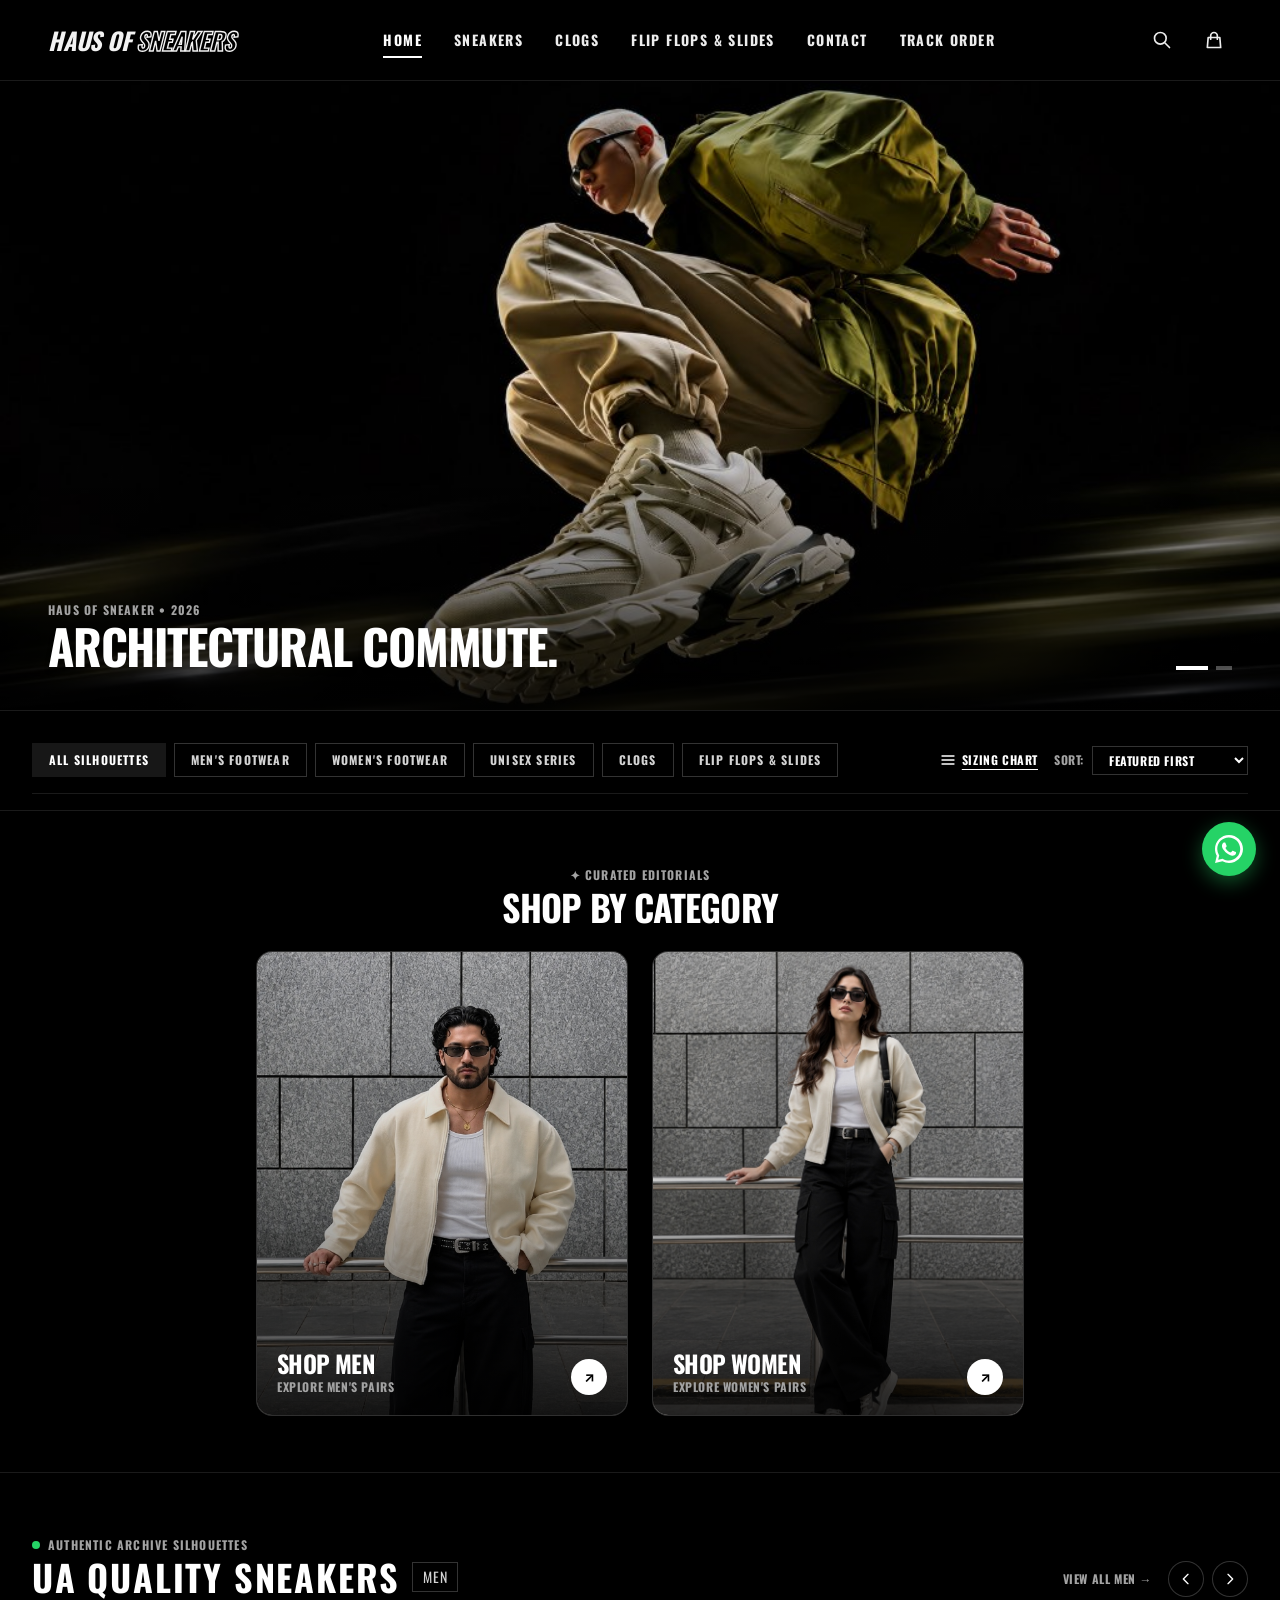
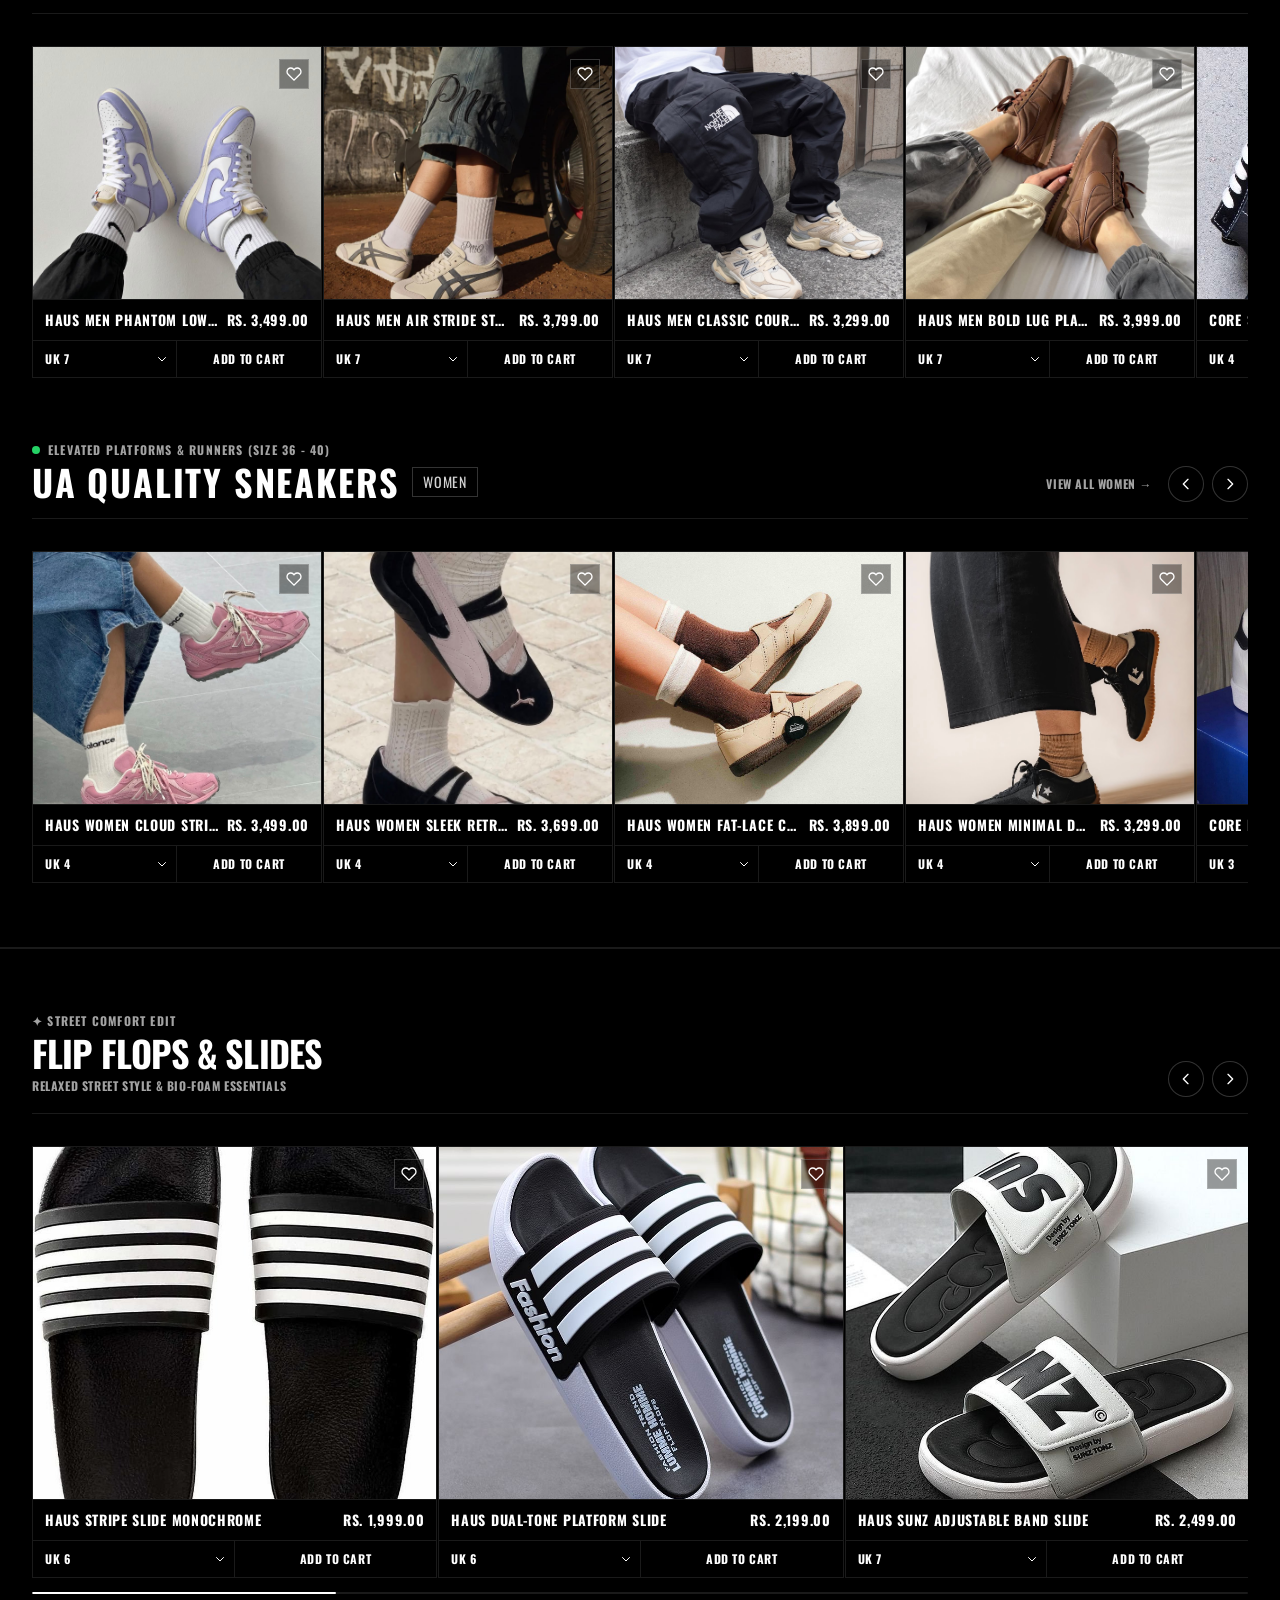
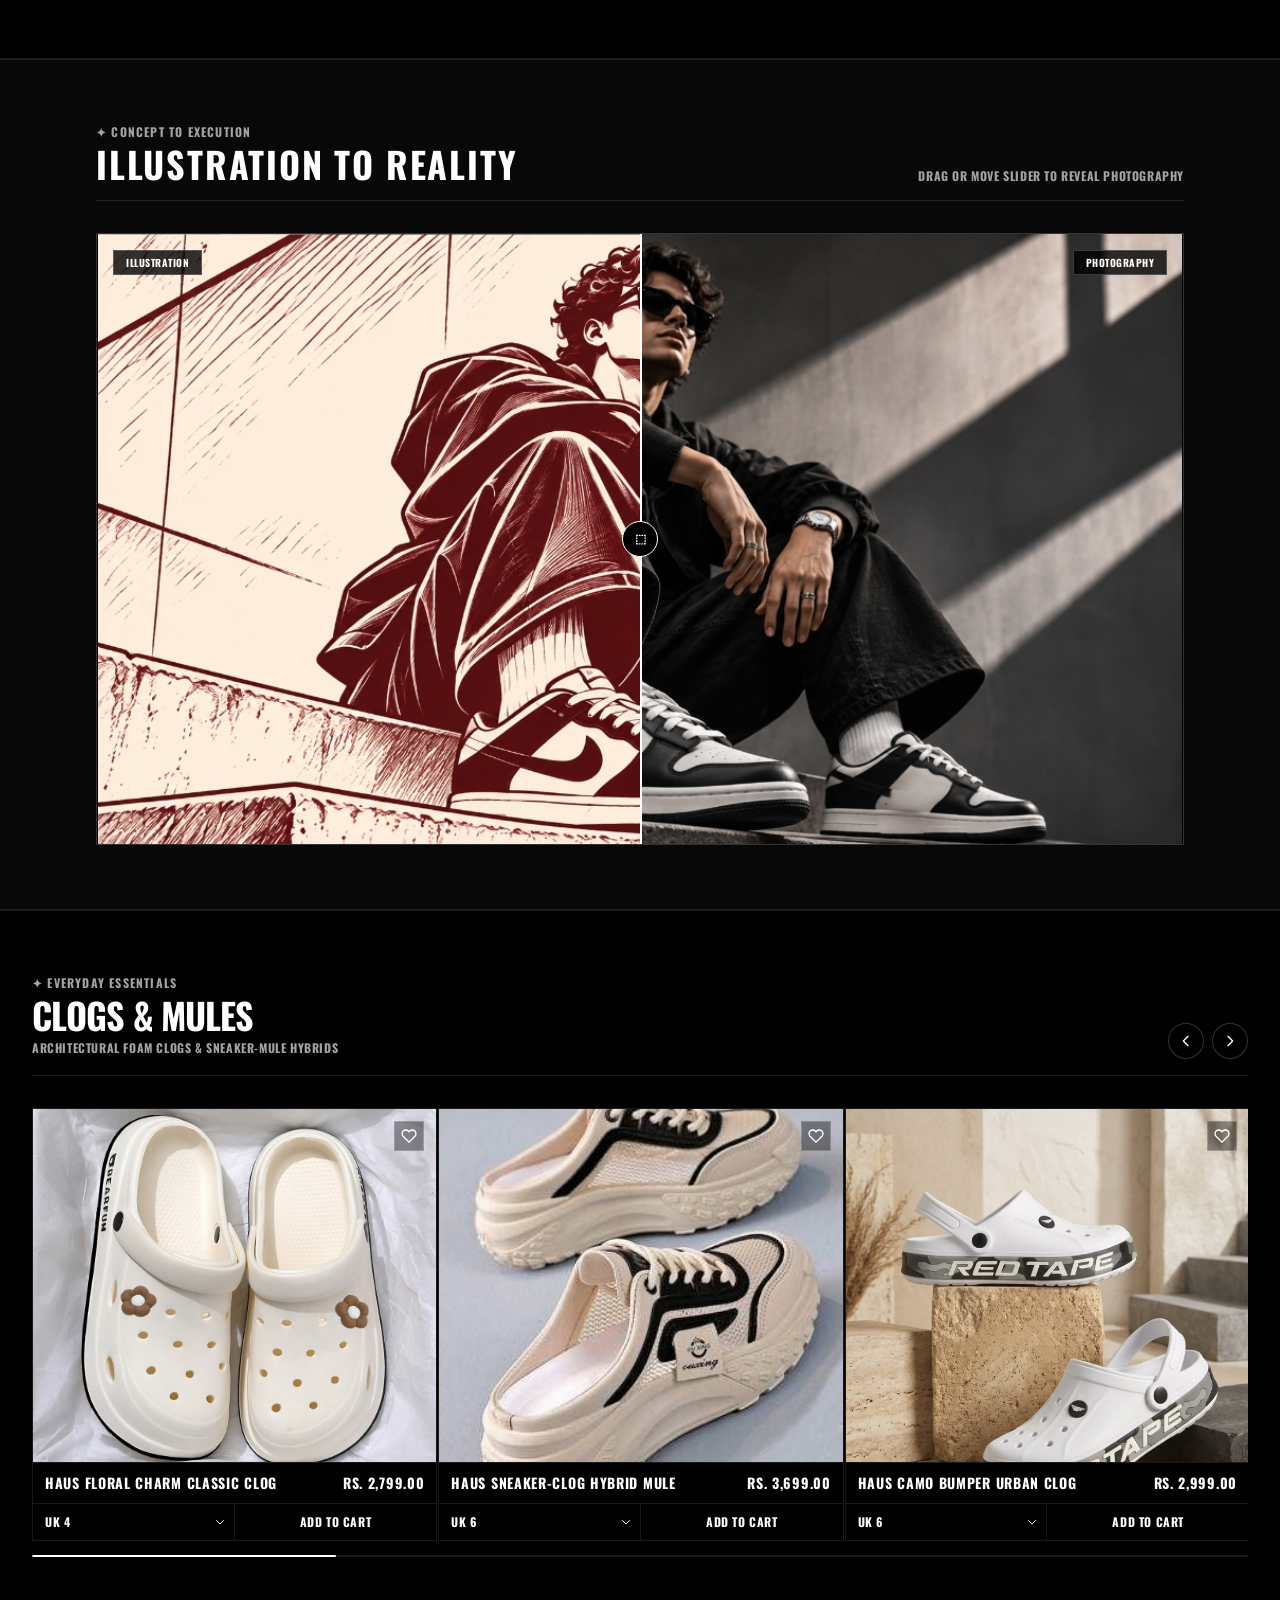
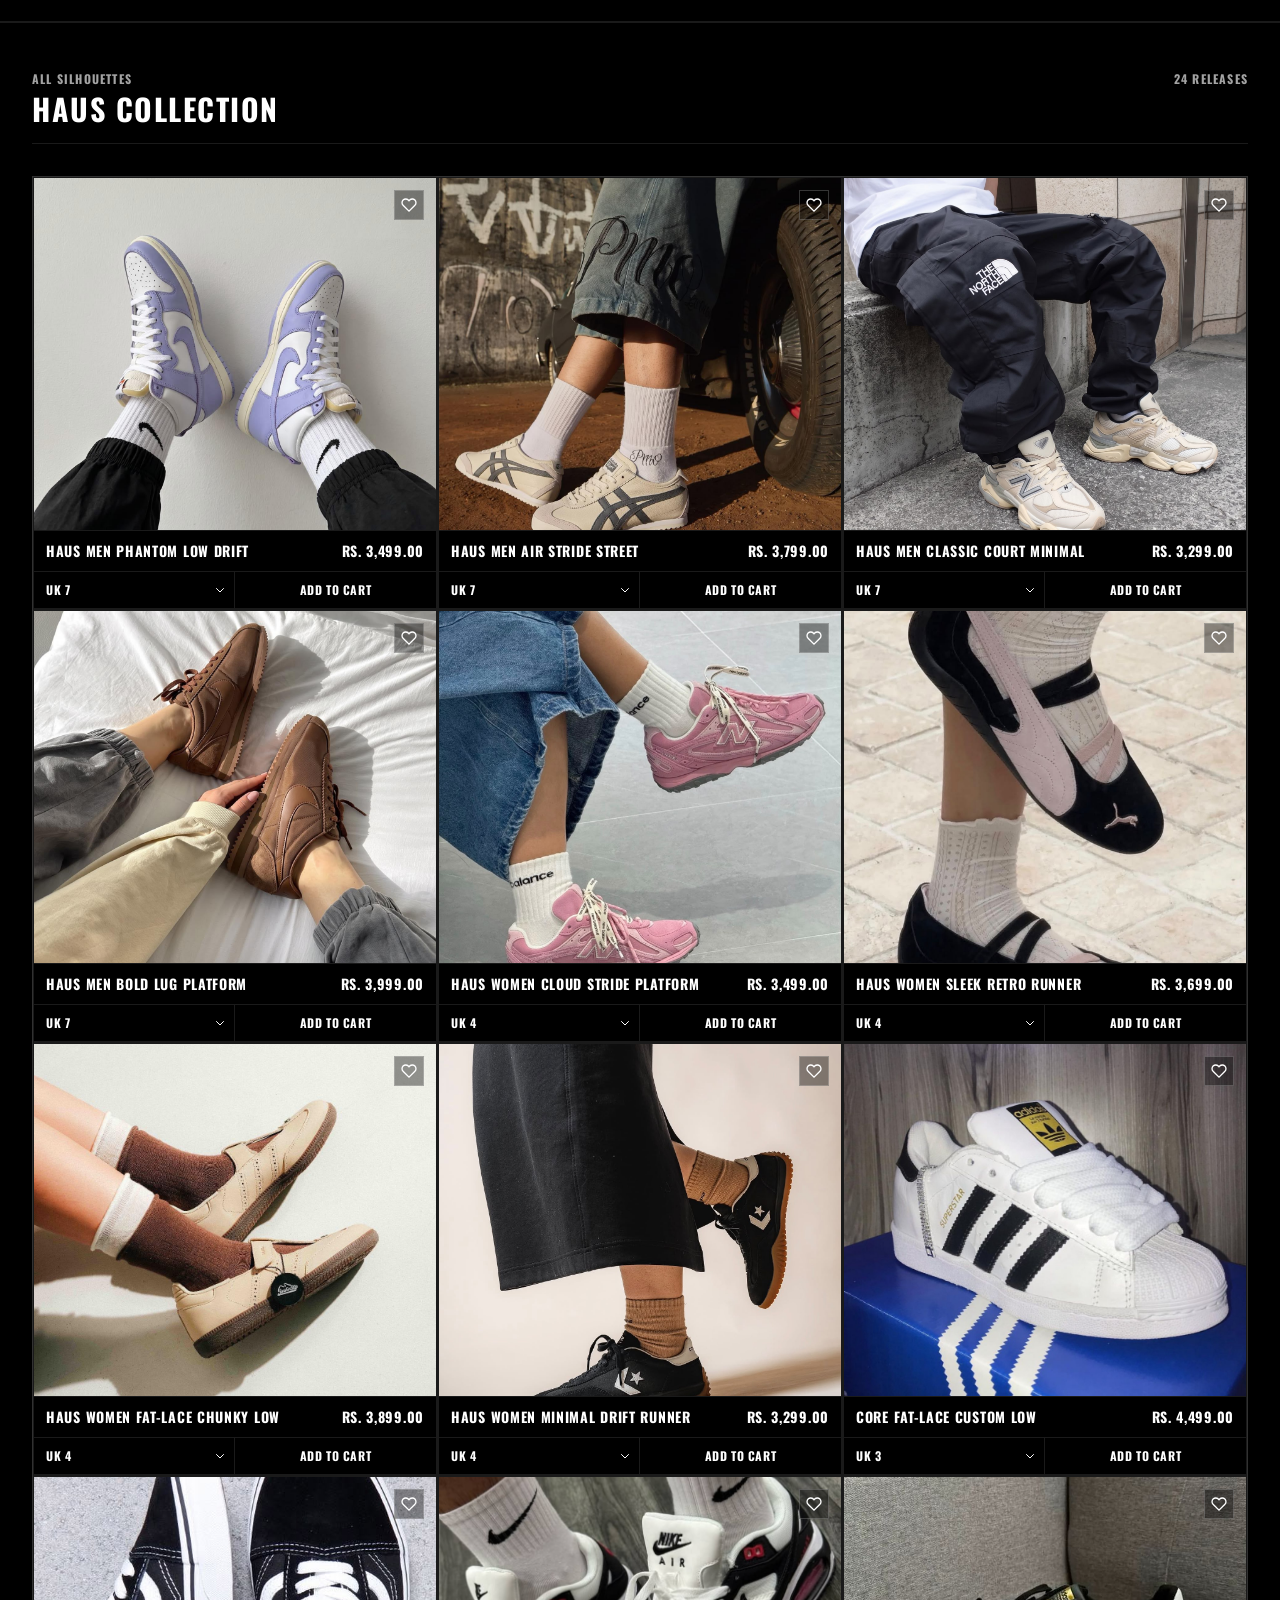
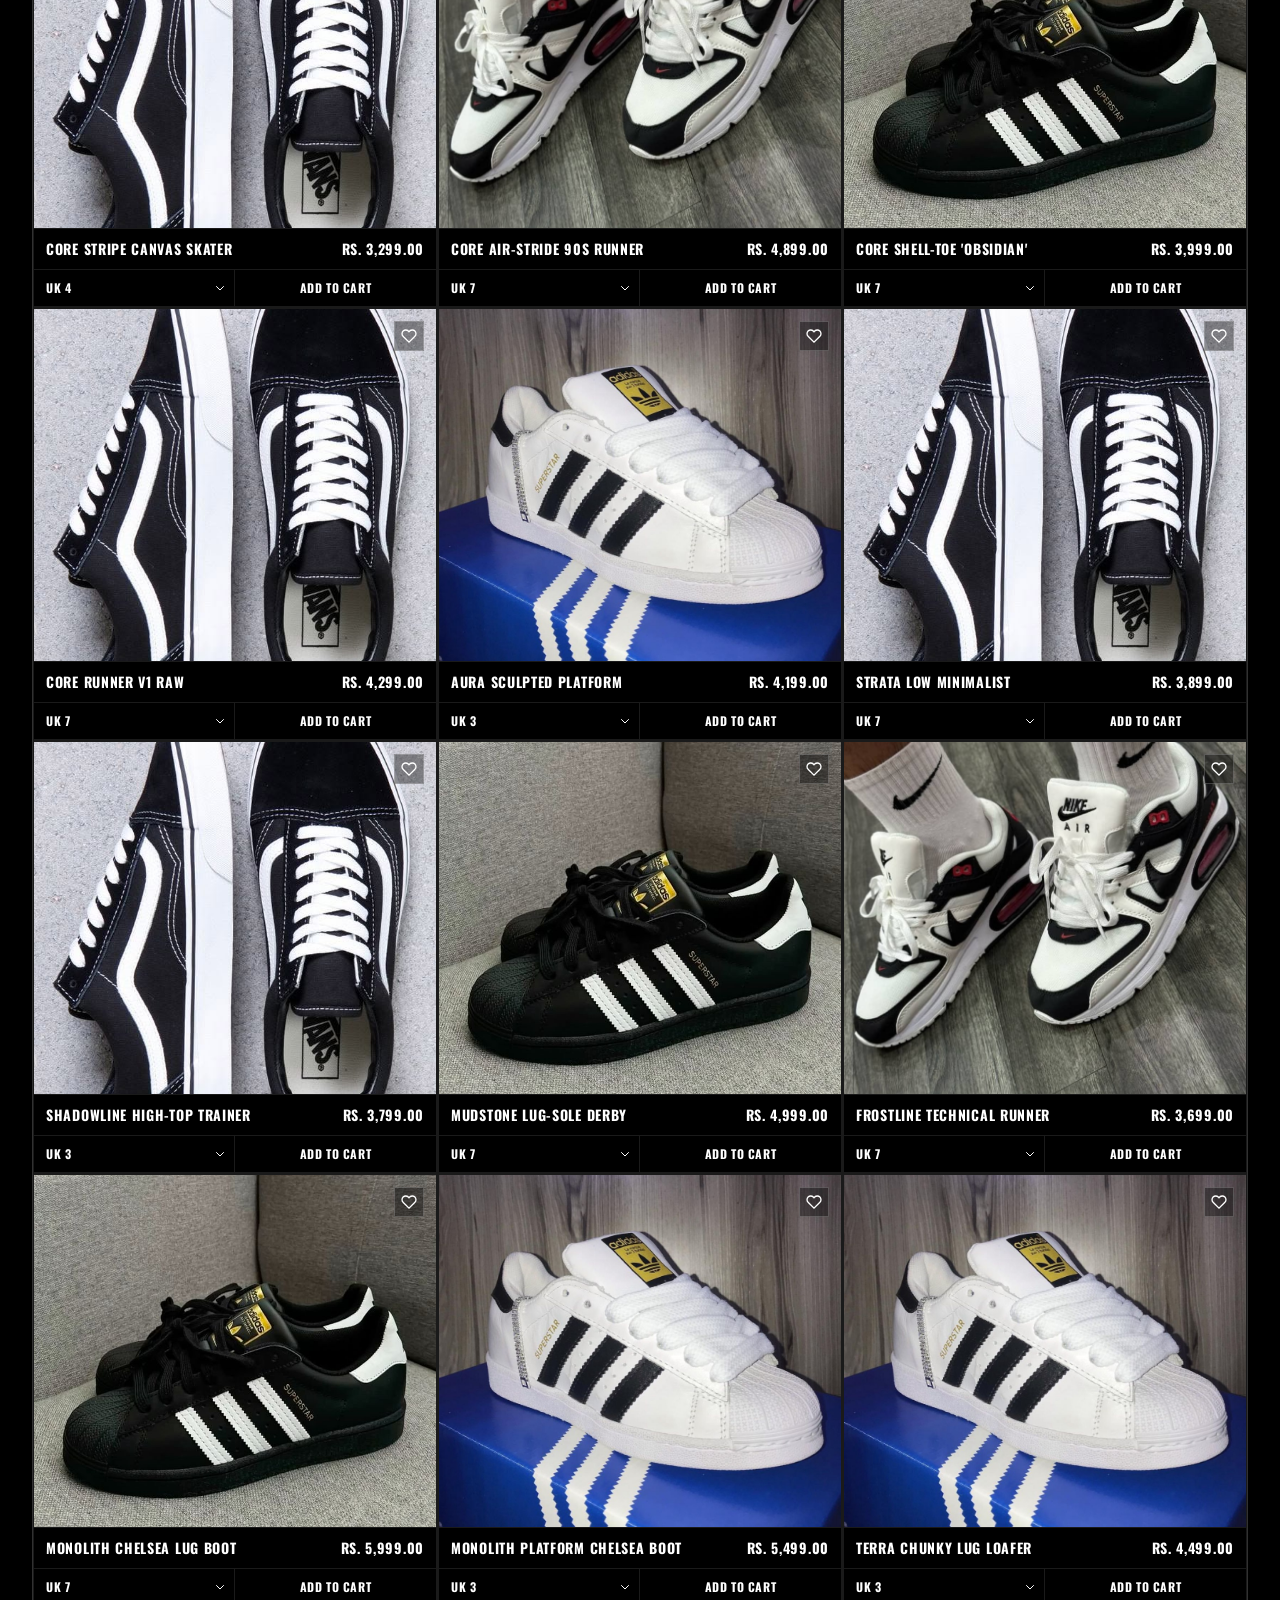
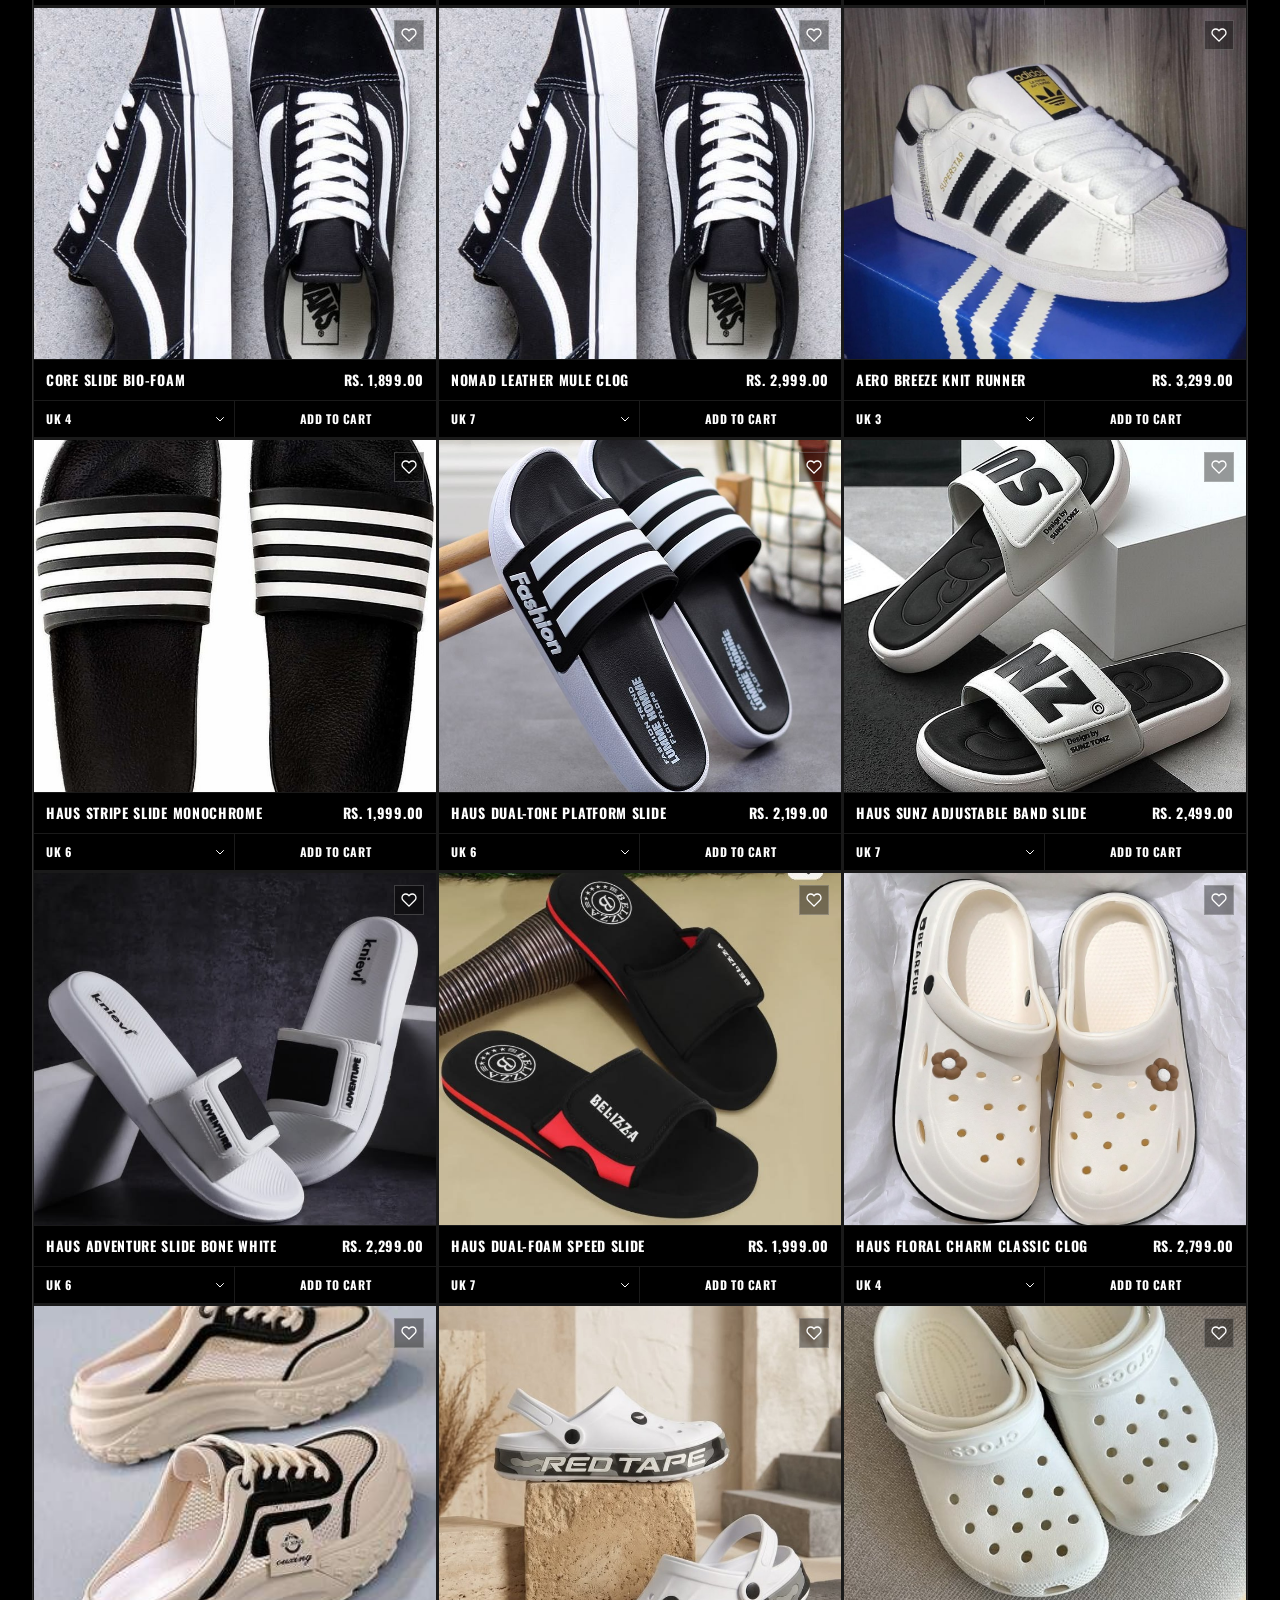
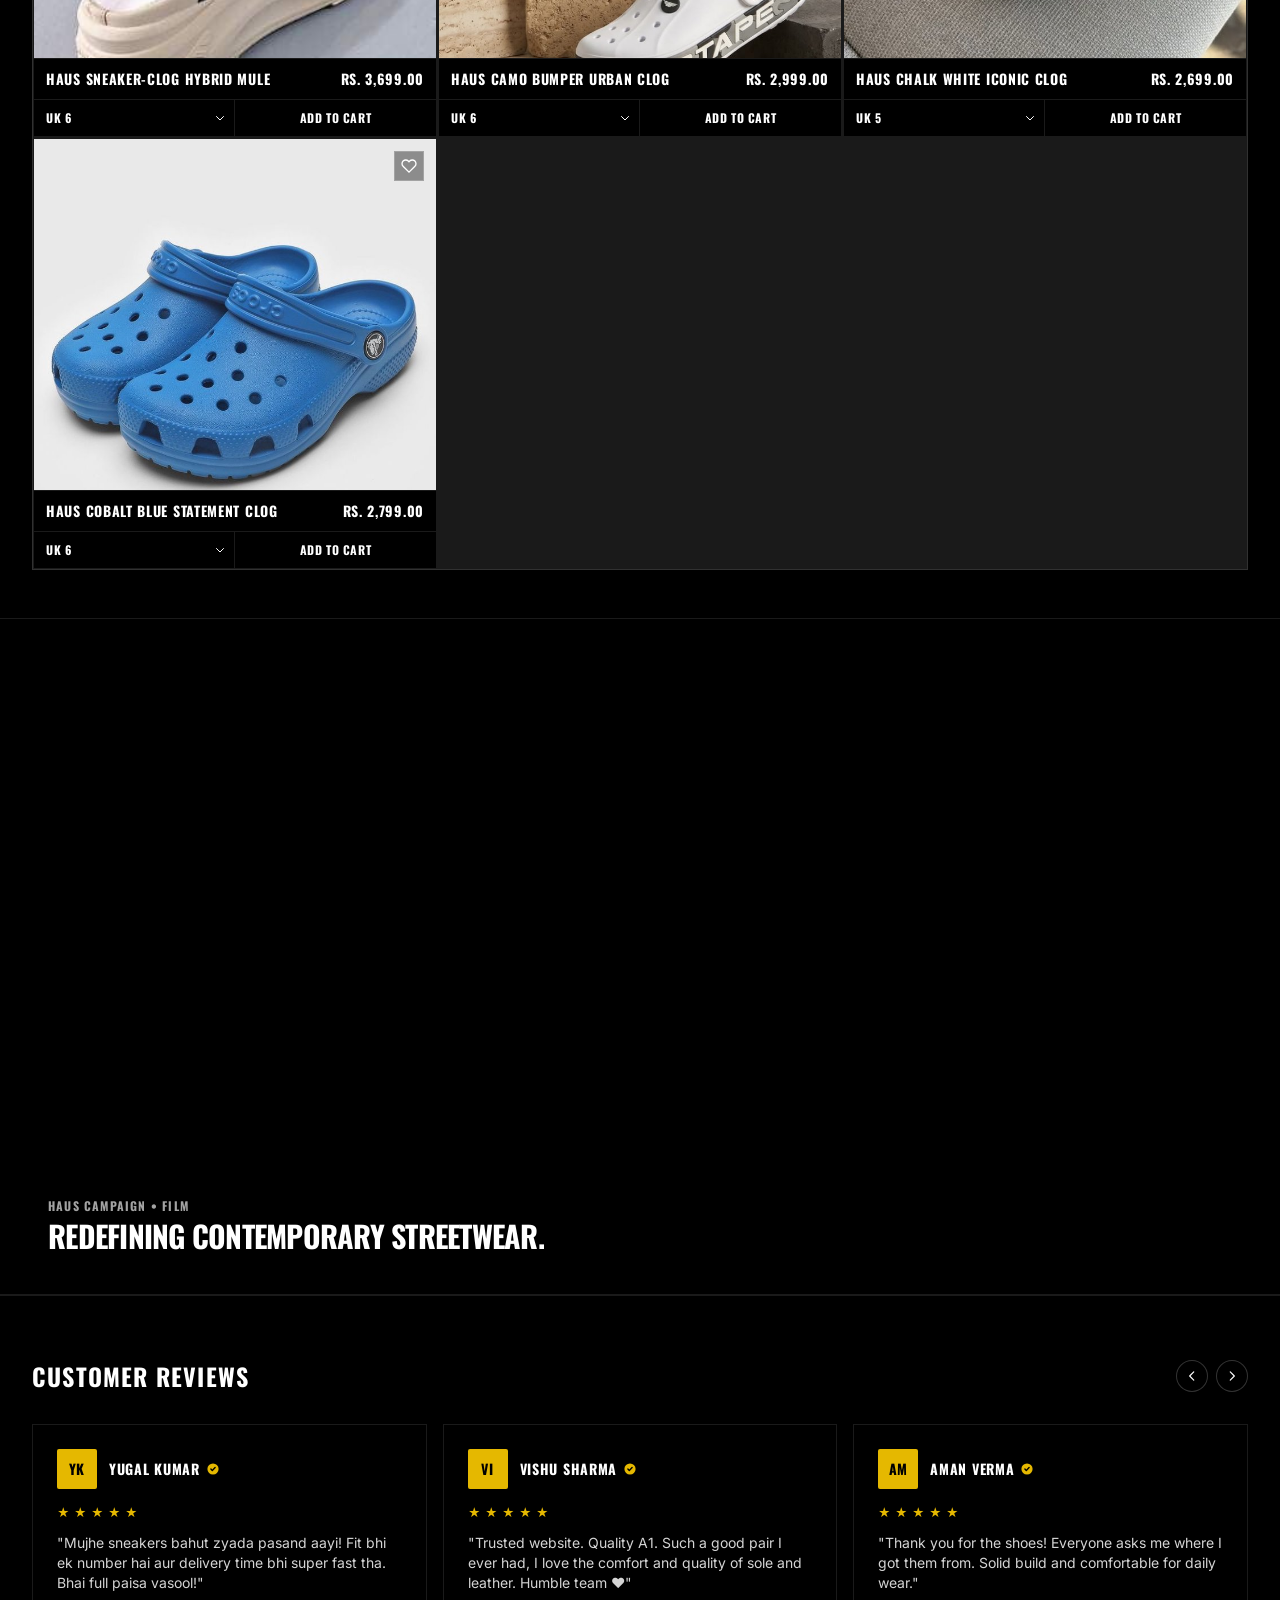
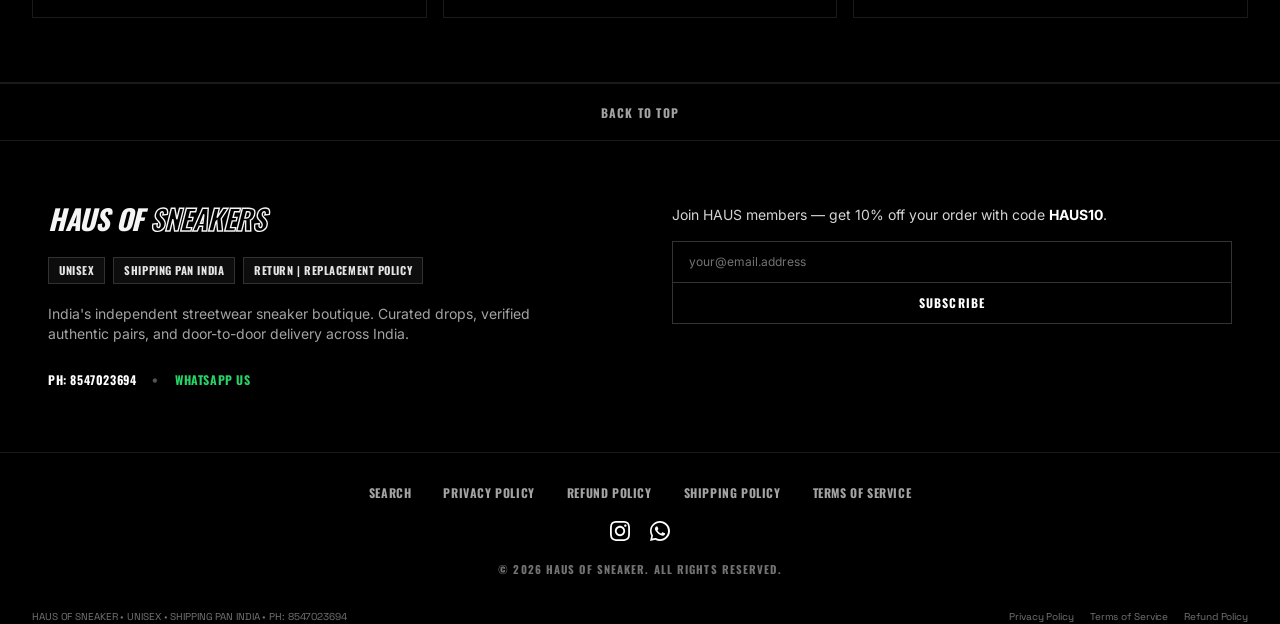
==== index.html @ c6bd3f7f "feat: Add Clogs & Flip Flops sections, smooth scroll filters, and subpages update" ====
<!DOCTYPE html>
<html lang="en">
<head>
  <meta charset="UTF-8" />
  <meta name="viewport" content="width=device-width, initial-scale=1.0" />
  <title>HAUS OF SNEAKER — Premium Sneaker Boutique</title>
  <meta name="description" content="HAUS OF SNEAKER — India's premier independent streetwear sneaker boutique. Unisex collection, shipping PAN India, verified authentic pairs with return & replacement guarantee." />
  
  <link rel="icon" type="image/jpeg" href="assets/haus-og-preview.jpg" />

  <!-- Open Graph & WhatsApp Sharing Meta Tags (Full Large Card Format) -->
  <meta property="og:type" content="website" />
  <meta property="og:site_name" content="HAUS OF SNEAKER" />
  <meta property="og:url" content="https://sneakers-website-demo-1.vercel.app/" />
  <meta property="og:title" content="HAUS OF SNEAKER — Unisex Footwear | Pan India Shipping" />
  <meta property="og:description" content="Exclusive luxury streetwear & cult sneaker silhouettes. Easy return & replacement policy. Order directly on WhatsApp: +91 8547023694." />
  <meta property="og:image" content="https://sneakers-website-demo-1.vercel.app/assets/share_card.jpg" />
  <meta property="og:image:secure_url" content="https://sneakers-website-demo-1.vercel.app/assets/share_card.jpg" />
  <meta property="og:image:type" content="image/jpeg" />
  <meta property="og:image:width" content="1200" />
  <meta property="og:image:height" content="630" />
  <meta property="og:image:alt" content="HAUS OF SNEAKER" />
  <link rel="image_src" href="https://sneakers-website-demo-1.vercel.app/assets/share_card.jpg" />

  <!-- Twitter Meta Tags -->
  <meta name="twitter:card" content="summary_large_image" />
  <meta name="twitter:url" content="https://sneakers-website-demo-1.vercel.app/" />
  <meta name="twitter:title" content="HAUS OF SNEAKER — Unisex Footwear | Pan India Shipping" />
  <meta name="twitter:description" content="Exclusive luxury streetwear & cult sneaker silhouettes. Easy return & replacement policy. Order directly on WhatsApp: +91 8547023694." />
  <meta name="twitter:image" content="https://sneakers-website-demo-1.vercel.app/assets/share_card.jpg" />

  <!-- Tailwind CSS (Local Offline Support with CDN Fallback) -->
  <script src="js/tailwind.js"></script>
  <script>
    if (typeof tailwind === 'undefined') {
      const cdnScript = document.createElement('script');
      cdnScript.src = 'https://cdn.tailwindcss.com';
      document.head.appendChild(cdnScript);
    }
  </script>
  <script>
    tailwind.config = {
      theme: {
        extend: {
          fontFamily: {
            display: ['Oswald', 'Bebas Neue', 'sans-serif'],
            condensed: ['Oswald', 'sans-serif'],
            mono: ['Space Grotesk', 'monospace'],
            sans: ['Inter', 'sans-serif']
          },
          colors: {
            karb: {
              main: '#000000',
              sec: '#080808',
              card: '#000000',
              border: 'rgba(255, 255, 255, 0.12)'
            },
            core: {
              blue: '#ffffff',
              hover: '#e5e5e5',
              deep: '#000000',
              light: '#111111',
              ice: '#080808',
              border: 'rgba(255, 255, 255, 0.12)'
            }
          }
        }
      }
    }
  </script>

  <!-- Custom CSS -->
  <link rel="stylesheet" href="css/style.css?v=1794910245-16" />
</head>
<body class="bg-black text-white selection:bg-white selection:text-black">

  <!-- SITE HEADER / NAVBAR -->
  <header class="site-header bg-black text-white border-b border-white/10 sticky top-0 z-50">
    <div class="w-full px-5 lg:px-12 h-16 sm:h-20 flex items-center justify-between">
      
      <!-- LEFT: HAUS OF SNEAKER BRAND LOGO -->
      <div class="flex items-center">
        <a href="#hero-banner-section" class="flex items-center group py-2" title="HAUS OF SNEAKER" style="text-decoration:none;">
          <span style="font-family:'Oswald',sans-serif;font-style:italic;font-weight:800;font-size:clamp(17px,2.2vw,24px);letter-spacing:-0.01em;line-height:1;white-space:nowrap;display:flex;align-items:baseline;gap:0.25em;">
            <span style="color:#F2F2F2;">HAUS OF</span>
            <span style="color:transparent;-webkit-text-stroke:1.4px #F2F2F2;">SNEAKERS</span>
          </span>
        </a>
      </div>

      <!-- CENTER: DESKTOP 4 NAVIGATION LINKS -->
      <nav class="hidden lg:flex items-center gap-6 xl:gap-8 text-xs xl:text-sm font-condensed tracking-widest uppercase font-bold text-[#EDEDED]" id="desktop-main-nav">
        <a href="#hero-banner-section" class="nav-link relative py-2 hover:text-white transition-colors duration-200">
          <span>HOME</span>
          <span class="nav-indicator absolute bottom-0 left-0 w-0 h-[2px] bg-white transition-all duration-300"></span>
        </a>
        <a href="#ua-quality-section" class="nav-link relative py-2 hover:text-white transition-colors duration-200">
          <span>SNEAKERS</span>
          <span class="nav-indicator absolute bottom-0 left-0 w-0 h-[2px] bg-white transition-all duration-300"></span>
        </a>
        <a href="#clogs-section" class="nav-link relative py-2 hover:text-white transition-colors duration-200">
          <span>CLOGS</span>
          <span class="nav-indicator absolute bottom-0 left-0 w-0 h-[2px] bg-white transition-all duration-300"></span>
        </a>
        <a href="#slides-section" class="nav-link relative py-2 hover:text-white transition-colors duration-200">
          <span>FLIP FLOPS & SLIDES</span>
          <span class="nav-indicator absolute bottom-0 left-0 w-0 h-[2px] bg-white transition-all duration-300"></span>
        </a>
        <a href="#site-footer" class="nav-link relative py-2 hover:text-white transition-colors duration-200">
          <span>CONTACT</span>
          <span class="nav-indicator absolute bottom-0 left-0 w-0 h-[2px] bg-white transition-all duration-300"></span>
        </a>
        <a href="#faq-section" class="nav-link relative py-2 hover:text-white transition-colors duration-200">
          <span>TRACK ORDER</span>
          <span class="nav-indicator absolute bottom-0 left-0 w-0 h-[2px] bg-white transition-all duration-300"></span>
        </a>
      </nav>

      <!-- RIGHT: ACTIONS & MOBILE HAMBURGER -->
      <div class="flex items-center gap-2 sm:gap-4 text-white">
        <!-- Search Icon -->
        <button onclick="openSearchDrawer()" class="p-2 text-[#EDEDED] hover:text-white transition-colors" title="Search footwear" aria-label="Search">
          <svg class="w-5 h-5" fill="none" stroke="currentColor" viewBox="0 0 24 24"><path stroke-linecap="round" stroke-linejoin="round" stroke-width="2" d="M21 21l-6-6m2-5a7 7 0 11-14 0 7 7 0 0114 0z"></path></svg>
        </button>

        <!-- Cart Bag -->
        <button onclick="openCartDrawer()" class="p-2 text-[#EDEDED] hover:text-white relative transition-colors flex items-center" title="Shopping Bag" aria-label="Shopping Bag">
          <svg class="w-5 h-5" fill="none" stroke="currentColor" viewBox="0 0 24 24"><path stroke-linecap="round" stroke-linejoin="round" stroke-width="2" d="M16 11V7a4 4 0 00-8 0v4M5 9h14l1 12H4L5 9z"></path></svg>
          <span class="cart-count-badge font-condensed font-bold text-[10px] sm:text-xs ml-1">0</span>
        </button>

        <!-- Clean Mobile Hamburger Icon (On the Right) -->
        <button id="mobile-menu-btn" class="lg:hidden p-2 text-white hover:text-neutral-300 focus:outline-none transition-colors" aria-label="Toggle navigation menu" title="Menu">
          <svg id="hamburger-icon" class="w-6 h-6" fill="none" stroke="currentColor" viewBox="0 0 24 24">
            <path stroke-linecap="round" stroke-linejoin="round" stroke-width="2" d="M4 6h16M4 12h16M4 18h16"></path>
          </svg>
          <svg id="close-menu-icon" class="w-6 h-6 hidden" fill="none" stroke="currentColor" viewBox="0 0 24 24">
            <path stroke-linecap="round" stroke-linejoin="round" stroke-width="2" d="M6 18L18 6M6 6l12 12"></path>
          </svg>
        </button>
      </div>

    </div>

    <!-- Mobile Nav Slide Panel -->
    <div id="mobile-nav-panel" class="hidden lg:hidden border-t border-white/10 bg-black/95 backdrop-blur-md px-6 py-6 space-y-2 font-condensed font-bold text-lg uppercase tracking-widest text-[#EDEDED]">
      <a href="#hero-banner-section" onclick="closeMobileNav()" class="mobile-nav-item flex items-center justify-between py-3 border-b border-white/10 hover:text-white transition-colors">
        <span>HOME</span>
        <svg class="w-4 h-4 text-neutral-500" fill="none" stroke="currentColor" viewBox="0 0 24 24"><path stroke-linecap="round" stroke-linejoin="round" stroke-width="2" d="M9 5l7 7-7 7"/></svg>
      </a>
      <a href="#ua-quality-section" onclick="closeMobileNav()" class="mobile-nav-item flex items-center justify-between py-3 border-b border-white/10 hover:text-white transition-colors">
        <span>SNEAKERS</span>
        <svg class="w-4 h-4 text-neutral-500" fill="none" stroke="currentColor" viewBox="0 0 24 24"><path stroke-linecap="round" stroke-linejoin="round" stroke-width="2" d="M9 5l7 7-7 7"/></svg>
      </a>
      <a href="#clogs-section" onclick="closeMobileNav()" class="mobile-nav-item flex items-center justify-between py-3 border-b border-white/10 hover:text-white transition-colors">
        <span>CLOGS</span>
        <svg class="w-4 h-4 text-neutral-500" fill="none" stroke="currentColor" viewBox="0 0 24 24"><path stroke-linecap="round" stroke-linejoin="round" stroke-width="2" d="M9 5l7 7-7 7"/></svg>
      </a>
      <a href="#slides-section" onclick="closeMobileNav()" class="mobile-nav-item flex items-center justify-between py-3 border-b border-white/10 hover:text-white transition-colors">
        <span>FLIP FLOPS & SLIDES</span>
        <svg class="w-4 h-4 text-neutral-500" fill="none" stroke="currentColor" viewBox="0 0 24 24"><path stroke-linecap="round" stroke-linejoin="round" stroke-width="2" d="M9 5l7 7-7 7"/></svg>
      </a>
      <a href="#site-footer" onclick="closeMobileNav()" class="mobile-nav-item flex items-center justify-between py-3 border-b border-white/10 hover:text-white transition-colors">
        <span>CONTACT</span>
        <svg class="w-4 h-4 text-neutral-500" fill="none" stroke="currentColor" viewBox="0 0 24 24"><path stroke-linecap="round" stroke-linejoin="round" stroke-width="2" d="M9 5l7 7-7 7"/></svg>
      </a>
      <a href="#faq-section" onclick="closeMobileNav()" class="mobile-nav-item flex items-center justify-between py-3 hover:text-white transition-colors">
        <span>TRACK ORDER</span>
        <svg class="w-4 h-4 text-neutral-500" fill="none" stroke="currentColor" viewBox="0 0 24 24"><path stroke-linecap="round" stroke-linejoin="round" stroke-width="2" d="M9 5l7 7-7 7"/></svg>
      </a>
    </div>
  </header>

  <!-- HERO EDITORIAL BANNER (WITH SMOOTH CROSSFADE SLIDER) -->
  <section id="hero-banner-section" class="relative w-full bg-black overflow-hidden border-b border-white/10" style="height:70vh;">
    <!-- Slide 1: Jump Model -->
    <div id="hero-slide-1" class="hero-bg-slide absolute inset-0 w-full h-full opacity-100 transition-opacity duration-1000 ease-in-out z-[1]">
      <img 
        src="assets/hero/core-hero-new.jpg?v=20261116-09" 
        alt="HAUS OF SNEAKER Campaign - Jump" 
        class="w-full h-full object-cover select-none block"
        style="object-position: center 30%;"
        loading="eager"
      />
    </div>

    <!-- Slide 2: Streetwear Editorial Lounge (User 2nd Image) -->
    <div id="hero-slide-2" class="hero-bg-slide absolute inset-0 w-full h-full opacity-0 transition-opacity duration-1000 ease-in-out z-[1]">
      <img 
        src="assets/hero/core-hero-slide-2.jpg?v=20261116-09" 
        alt="HAUS OF SNEAKER Campaign - Editorial" 
        class="w-full h-full object-cover select-none block"
        style="object-position: center center;"
        loading="lazy"
      />
    </div>

    <!-- Vignette / Contrast gradient -->
    <div class="absolute inset-0 z-[2] bg-gradient-to-t from-black/85 via-transparent to-black/25 pointer-events-none"></div>

    <!-- Tagline on bottom-left -->
    <div class="absolute bottom-6 left-6 sm:bottom-10 sm:left-12 z-[3] pointer-events-none max-w-xl">
      <span id="hero-tagline-sub" class="text-[10px] sm:text-xs font-condensed tracking-widest text-neutral-400 block mb-1 uppercase font-bold transition-all duration-700">
        HAUS OF SNEAKER • 2026
      </span>
      <h1 id="hero-tagline-main" class="font-condensed text-2xl sm:text-4xl lg:text-5xl font-bold tracking-tight text-white uppercase leading-none drop-shadow-md transition-all duration-700">
        ARCHITECTURAL COMMUTE.
      </h1>
    </div>

    <!-- Minimal Slide Indicators (Dots) -->
    <div class="absolute bottom-6 right-6 sm:bottom-10 sm:right-12 z-[3] flex items-center gap-2">
      <button onclick="setHeroSlide(0)" id="hero-dot-0" class="w-8 h-1 bg-white transition-all duration-300" title="Slide 1"></button>
      <button onclick="setHeroSlide(1)" id="hero-dot-1" class="w-4 h-1 bg-white/30 hover:bg-white/60 transition-all duration-300" title="Slide 2"></button>
    </div>

    <!-- Responsive Height Styles -->
    <style>
      #hero-banner-section { height: 60vh; }
      @media (min-width: 640px) { #hero-banner-section { height: 80vh; } }
      @media (min-width: 1024px) { #hero-banner-section { height: 92vh; } }
    </style>
  </section>

  <!-- INTERACTIVE FILTER TABS & SEARCH / SORT CONTROLS -->
  <section id="gender-filter-section" class="pt-8 pb-4 max-w-7xl mx-auto px-4 sm:px-6 lg:px-8 bg-black text-white">
    <div class="flex flex-col md:flex-row md:items-center justify-between gap-4 border-b border-white/10 pb-4">
      
      <!-- Gender Filter Buttons (Square, border-white/20, condensed uppercase) -->
      <div class="flex items-center gap-2 overflow-x-auto pb-2 md:pb-0 no-scrollbar">
        <button class="gender-tab filter-tab-active px-4 py-2 border border-white text-xs font-condensed font-bold uppercase tracking-widest bg-white text-black transition-all" data-gender="all">
          All Silhouettes
        </button>
        <button class="gender-tab px-4 py-2 border border-white/20 text-xs font-condensed font-bold uppercase tracking-widest text-neutral-300 hover:border-white hover:text-white transition-all" data-gender="men">
          Men's Footwear
        </button>
        <button class="gender-tab px-4 py-2 border border-white/20 text-xs font-condensed font-bold uppercase tracking-widest text-neutral-300 hover:border-white hover:text-white transition-all" data-gender="women">
          Women's Footwear
        </button>
        <button class="gender-tab px-4 py-2 border border-white/20 text-xs font-condensed font-bold uppercase tracking-widest text-neutral-300 hover:border-white hover:text-white transition-all" data-gender="unisex">
          Unisex Series
        </button>
        <button class="gender-tab px-4 py-2 border border-white/20 text-xs font-condensed font-bold uppercase tracking-widest text-neutral-300 hover:border-white hover:text-white transition-all" data-gender="clogs">
          Clogs
        </button>
        <button class="gender-tab px-4 py-2 border border-white/20 text-xs font-condensed font-bold uppercase tracking-widest text-neutral-300 hover:border-white hover:text-white transition-all" data-gender="slides">
          Flip Flops & Slides
        </button>
      </div>

      <!-- Sort Controls & Sizing Guide Shortcut -->
      <div class="flex items-center gap-4 text-xs font-condensed tracking-wider">
        <button onclick="openSizeGuide()" class="text-white hover:text-neutral-400 flex items-center gap-1.5 underline underline-offset-4 font-bold uppercase">
          <svg class="w-4 h-4" fill="none" stroke="currentColor" viewBox="0 0 24 24"><path stroke-linecap="round" stroke-linejoin="round" stroke-width="2" d="M3 6h18M3 12h18M3 18h18"></path></svg>
          Sizing Chart
        </button>

        <div class="flex items-center gap-2">
          <span class="text-neutral-400 font-bold uppercase">Sort:</span>
          <select id="sort-select" class="bg-black border border-white/20 text-white rounded-none py-1 px-3 text-xs font-condensed font-bold uppercase cursor-pointer focus:outline-none">
            <option value="featured">Featured First</option>
            <option value="price-low">Price: Low to High</option>
            <option value="price-high">Price: High to Low</option>
            <option value="rating">Top Rated (5.0★)</option>
          </select>
        </div>
      </div>

    </div>
  </section>

      <!-- SECTION: SHOP BY CATEGORY (Compact & Responsive per User Request) -->
  <section id="shop-by-category-section" class="py-10 sm:py-14 bg-black text-white border-t border-b border-white/10">
    <div class="max-w-5xl mx-auto px-4 sm:px-6 lg:px-8">
      
      <div class="mb-6 text-center">
        <span class="text-xs font-condensed tracking-widest font-bold uppercase text-neutral-400 block mb-1">✦ CURATED EDITORIALS</span>
        <h2 class="font-condensed text-2xl sm:text-3xl md:text-4xl font-black uppercase tracking-tight text-white">SHOP BY CATEGORY</h2>
      </div>

      <!-- Two Compact Category Cards Side-by-Side on Mobile & Desktop -->
      <div class="grid grid-cols-2 gap-3 sm:gap-6 max-w-3xl mx-auto">
        
        <!-- Card 1: SHOP MEN -->
        <a 
          href="category-men.html" 
          id="card-shop-men" 
          class="group block relative overflow-hidden rounded-xl sm:rounded-2xl bg-neutral-900 border border-white/10 shadow-xl transition-all duration-300 hover:border-white"
        >
          <div class="relative aspect-[3/4] sm:aspect-[4/5] w-full overflow-hidden">
            <img 
              src="assets/shop-men-new.jpg" 
              alt="Shop Men Sneaker Collection" 
              class="w-full h-full object-cover object-top transition-transform duration-700 group-hover:scale-105"
            />
            <div class="absolute inset-0 bg-gradient-to-t from-black/85 via-black/20 to-transparent"></div>
            
            <div class="absolute bottom-3 left-3 right-3 sm:bottom-5 sm:left-5 sm:right-5 flex items-end justify-between">
              <div>
                <h3 class="font-condensed text-base sm:text-xl md:text-2xl font-bold uppercase tracking-tight text-white group-hover:text-neutral-200 transition-colors">
                  SHOP MEN
                </h3>
                <span class="text-[10px] sm:text-xs font-condensed tracking-wider text-neutral-400 uppercase hidden sm:block">Explore Men's Pairs</span>
              </div>
              <div class="w-7 h-7 sm:w-9 sm:h-9 rounded-full bg-white text-black flex items-center justify-center font-bold text-xs sm:text-sm group-hover:bg-[#25D366] group-hover:text-white transition-colors flex-shrink-0">
                ↗
              </div>
            </div>
          </div>
        </a>

        <!-- Card 2: SHOP WOMEN -->
        <a 
          href="category-women.html" 
          id="card-shop-women" 
          class="group block relative overflow-hidden rounded-xl sm:rounded-2xl bg-neutral-900 border border-white/10 shadow-xl transition-all duration-300 hover:border-white"
        >
          <div class="relative aspect-[3/4] sm:aspect-[4/5] w-full overflow-hidden">
            <img 
              src="assets/shop-women-new.jpg" 
              alt="Shop Women Sneaker Collection" 
              class="w-full h-full object-cover object-top transition-transform duration-700 group-hover:scale-105"
            />
            <div class="absolute inset-0 bg-gradient-to-t from-black/85 via-black/20 to-transparent"></div>
            
            <div class="absolute bottom-3 left-3 right-3 sm:bottom-5 sm:left-5 sm:right-5 flex items-end justify-between">
              <div>
                <h3 class="font-condensed text-base sm:text-xl md:text-2xl font-bold uppercase tracking-tight text-white group-hover:text-neutral-200 transition-colors">
                  SHOP WOMEN
                </h3>
                <span class="text-[10px] sm:text-xs font-condensed tracking-wider text-neutral-400 uppercase hidden sm:block">Explore Women's Pairs</span>
              </div>
              <div class="w-7 h-7 sm:w-9 sm:h-9 rounded-full bg-white text-black flex items-center justify-center font-bold text-xs sm:text-sm group-hover:bg-[#25D366] group-hover:text-white transition-colors flex-shrink-0">
                ↗
              </div>
            </div>
          </div>
        </a>

      </div>

    </div>
  </section>

  <!-- SECTION: UA QUALITY SNEAKERS - MEN & WOMEN SEPARATE SESSIONS -->
  <section id="ua-quality-section" class="py-12 sm:py-16 bg-[#000000] text-white border-b border-white/10">
    <div class="max-w-7xl mx-auto px-4 sm:px-6 lg:px-8 space-y-16">
      
      <!-- UA QUALITY MEN SESSION -->
      <div id="ua-quality-men-session">
        <div class="mb-8 flex flex-col sm:flex-row sm:items-end justify-between border-b border-white/10 pb-4 gap-4">
          <div>
            <div class="flex items-center gap-2 mb-1">
              <span class="inline-block w-2 h-2 rounded-full bg-[#25D366]"></span>
              <span class="text-xs font-condensed tracking-widest font-bold uppercase text-neutral-400">AUTHENTIC ARCHIVE SILHOUETTES</span>
            </div>
            <h2 class="font-condensed text-2xl sm:text-4xl font-black uppercase tracking-wider text-white flex items-center gap-3">
              UA QUALITY SNEAKERS <span class="text-xs sm:text-sm font-normal px-2.5 py-1 border border-white/20 text-neutral-300 font-condensed">MEN</span>
            </h2>
          </div>
          <div class="flex items-center gap-2">
            <a href="category-men.html" class="hidden sm:inline-block text-xs font-condensed tracking-wider font-bold uppercase text-neutral-400 hover:text-white mr-2">VIEW ALL MEN →</a>
            <button onclick="slideSection('ua-quality-men-slider-track', -1)" class="w-9 h-9 rounded-full border border-white/20 bg-black text-white hover:bg-white hover:text-black flex items-center justify-center transition-colors" title="Slide Left">
              <svg class="w-4 h-4" fill="none" stroke="currentColor" viewBox="0 0 24 24"><path stroke-linecap="round" stroke-linejoin="round" stroke-width="2" d="M15 19l-7-7 7-7"/></svg>
            </button>
            <button onclick="slideSection('ua-quality-men-slider-track', 1)" class="w-9 h-9 rounded-full border border-white/20 bg-black text-white hover:bg-white hover:text-black flex items-center justify-center transition-colors" title="Slide Right">
              <svg class="w-4 h-4" fill="none" stroke="currentColor" viewBox="0 0 24 24"><path stroke-linecap="round" stroke-linejoin="round" stroke-width="2" d="M9 5l7 7-7 7"/></svg>
            </button>
          </div>
        </div>

        <div class="slider-section-container relative">
          <div id="ua-quality-men-slider-track" class="slider-track no-scrollbar !bg-transparent !border-none">
            <!-- Injected dynamically by app.js -->
          </div>
        </div>
      </div>

      <!-- UA QUALITY WOMEN SESSION -->
      <div id="ua-quality-women-session">
        <div class="mb-8 flex flex-col sm:flex-row sm:items-end justify-between border-b border-white/10 pb-4 gap-4">
          <div>
            <div class="flex items-center gap-2 mb-1">
              <span class="inline-block w-2 h-2 rounded-full bg-[#25D366]"></span>
              <span class="text-xs font-condensed tracking-widest font-bold uppercase text-neutral-400">ELEVATED PLATFORMS & RUNNERS (SIZE 36 - 40)</span>
            </div>
            <h2 class="font-condensed text-2xl sm:text-4xl font-black uppercase tracking-wider text-white flex items-center gap-3">
              UA QUALITY SNEAKERS <span class="text-xs sm:text-sm font-normal px-2.5 py-1 border border-white/20 text-neutral-300 font-condensed">WOMEN</span>
            </h2>
          </div>
          <div class="flex items-center gap-2">
            <a href="category-women.html" class="hidden sm:inline-block text-xs font-condensed tracking-wider font-bold uppercase text-neutral-400 hover:text-white mr-2">VIEW ALL WOMEN →</a>
            <button onclick="slideSection('ua-quality-women-slider-track', -1)" class="w-9 h-9 rounded-full border border-white/20 bg-black text-white hover:bg-white hover:text-black flex items-center justify-center transition-colors" title="Slide Left">
              <svg class="w-4 h-4" fill="none" stroke="currentColor" viewBox="0 0 24 24"><path stroke-linecap="round" stroke-linejoin="round" stroke-width="2" d="M15 19l-7-7 7-7"/></svg>
            </button>
            <button onclick="slideSection('ua-quality-women-slider-track', 1)" class="w-9 h-9 rounded-full border border-white/20 bg-black text-white hover:bg-white hover:text-black flex items-center justify-center transition-colors" title="Slide Right">
              <svg class="w-4 h-4" fill="none" stroke="currentColor" viewBox="0 0 24 24"><path stroke-linecap="round" stroke-linejoin="round" stroke-width="2" d="M9 5l7 7-7 7"/></svg>
            </button>
          </div>
        </div>

        <div class="slider-section-container relative">
          <div id="ua-quality-women-slider-track" class="slider-track no-scrollbar !bg-transparent !border-none">
            <!-- Injected dynamically by app.js -->
          </div>
        </div>
      </div>

    </div>
  </section>

  <!-- SECTION: FLIP FLOPS & SLIDES COLLECTION (ALL BLACK THEME) -->
  <section id="slides-section" class="py-16 bg-[#000000] text-white border-t border-b border-white/10">
    <div class="max-w-7xl mx-auto px-4 sm:px-6 lg:px-8">
      
      <div class="mb-8 flex justify-between items-end border-b border-white/10 pb-4">
        <div>
          <span class="text-xs font-condensed tracking-widest font-bold uppercase text-neutral-400 block mb-1">✦ STREET COMFORT EDIT</span>
          <h2 class="font-condensed text-2xl md:text-4xl font-bold uppercase text-white tracking-tight">FLIP FLOPS & SLIDES</h2>
          <span class="text-xs font-condensed text-neutral-400 font-bold uppercase">RELAXED STREET STYLE & BIO-FOAM ESSENTIALS</span>
        </div>

        <div class="flex items-center gap-2">
          <button onclick="slideSection('slides-slider-track', -1)" class="w-9 h-9 rounded-full border border-white/20 bg-black text-white hover:bg-white hover:text-black flex items-center justify-center transition-colors" title="Slide Left">
            <svg class="w-4 h-4" fill="none" stroke="currentColor" viewBox="0 0 24 24"><path stroke-linecap="round" stroke-linejoin="round" stroke-width="2" d="M15 19l-7-7 7-7"/></svg>
          </button>
          <button onclick="slideSection('slides-slider-track', 1)" class="w-9 h-9 rounded-full border border-white/20 bg-black text-white hover:bg-white hover:text-black flex items-center justify-center transition-colors" title="Slide Right">
            <svg class="w-4 h-4" fill="none" stroke="currentColor" viewBox="0 0 24 24"><path stroke-linecap="round" stroke-linejoin="round" stroke-width="2" d="M9 5l7 7-7 7"/></svg>
          </button>
        </div>
      </div>

      <div class="slider-section-container">
        <div id="slides-slider-track" class="slider-track no-scrollbar !bg-transparent !border-none">
          <!-- Populated dynamically with Flip Flops & Slides -->
        </div>
        <div class="slider-progress-wrapper !bg-white/10">
          <div id="slides-progress-bar" class="slider-progress-bar !bg-white"></div>
        </div>
      </div>

    </div>
  </section>

  <!-- EDITORIAL INTERACTIVE CAMPAIGN (ILLUSTRATION-TO-REALITY INTERACTIVE COMPARISON SLIDER) -->
  <section class="py-16 bg-[#080808] border-t border-b border-white/10 text-white">
    <div class="max-w-6xl mx-auto px-4 sm:px-6 lg:px-8">
      <div class="mb-8 flex flex-col sm:flex-row sm:items-end justify-between gap-3 border-b border-white/10 pb-4">
        <div>
          <span class="text-xs font-condensed tracking-widest uppercase text-neutral-400 block mb-1">✦ CONCEPT TO EXECUTION</span>
          <h2 class="font-condensed text-2xl sm:text-4xl font-bold uppercase tracking-wider text-white">ILLUSTRATION TO REALITY</h2>
        </div>
        <div class="text-xs font-condensed tracking-wider uppercase text-neutral-400">
          DRAG OR MOVE SLIDER TO REVEAL PHOTOGRAPHY
        </div>
      </div>

      <!-- Interactive Comparison Container -->
      <div id="interactive-reveal-card" class="relative w-full aspect-[16/9] max-h-[75vh] border border-white/20 overflow-hidden bg-black select-none cursor-ew-resize">
        
        <!-- Underlying Real Photography -->
        <img 
          src="assets/hero/hero-photo.jpg" 
          alt="Realistic Sneaker Photography" 
          class="absolute inset-0 w-full h-full object-contain object-center pointer-events-none"
        />

        <!-- Top Layer: Hand-drawn Illustration (Clipped by slider handle) -->
        <div id="illustration-clip-box" class="absolute inset-0 w-full h-full overflow-hidden" style="clip-path: polygon(0 0, 50% 0, 50% 100%, 0 100%);">
          <img 
            src="assets/hero/hero-illustration.jpg" 
            alt="Hand Drawn Illustration" 
            class="absolute inset-0 w-full h-full object-contain object-center pointer-events-none"
          />
        </div>

        <!-- Vertical Divider Line & Draggable Handle -->
        <div id="slider-split-line" class="absolute top-0 bottom-0 w-0.5 bg-white z-30 pointer-events-none" style="left: 50%;">
          <div class="absolute top-1/2 -translate-y-1/2 -translate-x-1/2 w-9 h-9 rounded-full bg-black border border-white text-white flex items-center justify-center text-xs font-mono font-bold shadow-2xl">
            ⬚
          </div>
        </div>

        <!-- Badges on corners -->
        <div class="absolute top-4 left-4 z-20 px-3 py-1 bg-black/80 border border-white/20 text-[10px] font-condensed uppercase tracking-wider font-bold">
          ILLUSTRATION
        </div>
        <div class="absolute top-4 right-4 z-20 px-3 py-1 bg-black/80 border border-white/20 text-[10px] font-condensed uppercase tracking-wider font-bold">
          PHOTOGRAPHY
        </div>
      </div>
    </div>
  </section>

  <!-- SECTION: CLOGS & MULES COLLECTION (ALL BLACK THEME) -->
  <section id="clogs-section" class="py-16 bg-[#000000] text-white border-t border-b border-white/10">
    <div class="max-w-7xl mx-auto px-4 sm:px-6 lg:px-8">
      
      <div class="mb-8 flex justify-between items-end border-b border-white/10 pb-4">
        <div>
          <span class="text-xs font-condensed tracking-widest font-bold uppercase text-neutral-400 block mb-1">✦ EVERYDAY ESSENTIALS</span>
          <h2 class="font-condensed text-2xl md:text-4xl font-bold uppercase text-white tracking-tight">CLOGS & MULES</h2>
          <span class="text-xs font-condensed text-neutral-400 font-bold uppercase">ARCHITECTURAL FOAM CLOGS & SNEAKER-MULE HYBRIDS</span>
        </div>

        <div class="flex items-center gap-2">
          <button onclick="slideSection('clogs-slider-track', -1)" class="w-9 h-9 rounded-full border border-white/20 bg-black text-white hover:bg-white hover:text-black flex items-center justify-center transition-colors" title="Slide Left">
            <svg class="w-4 h-4" fill="none" stroke="currentColor" viewBox="0 0 24 24"><path stroke-linecap="round" stroke-linejoin="round" stroke-width="2" d="M15 19l-7-7 7-7"/></svg>
          </button>
          <button onclick="slideSection('clogs-slider-track', 1)" class="w-9 h-9 rounded-full border border-white/20 bg-black text-white hover:bg-white hover:text-black flex items-center justify-center transition-colors" title="Slide Right">
            <svg class="w-4 h-4" fill="none" stroke="currentColor" viewBox="0 0 24 24"><path stroke-linecap="round" stroke-linejoin="round" stroke-width="2" d="M9 5l7 7-7 7"/></svg>
          </button>
        </div>
      </div>

      <div class="slider-section-container">
        <div id="clogs-slider-track" class="slider-track no-scrollbar !bg-transparent !border-none">
          <!-- Populated dynamically with Clogs -->
        </div>
        <div class="slider-progress-wrapper !bg-white/10">
          <div id="clogs-progress-bar" class="slider-progress-bar !bg-white"></div>
        </div>
      </div>

    </div>
  </section>

  <!-- FULL ARCHITECTURAL COLLECTION GRID (EXACT 3-COLUMN LAYOUT MATCHING KARB SCREENSHOT 2) -->
  <section id="all-collection-grid-section" class="py-12 bg-black border-t border-white/10">
    <div class="max-w-7xl mx-auto px-4 sm:px-6 lg:px-8">
      
      <!-- Section header -->
      <div class="mb-8 flex justify-between items-baseline border-b border-white/10 pb-4">
        <div>
          <span class="text-xs font-condensed tracking-widest text-neutral-400 uppercase font-bold block mb-1">ALL SILHOUETTES</span>
          <h2 class="font-condensed text-2xl sm:text-3xl font-bold uppercase tracking-wider text-white">HAUS COLLECTION</h2>
        </div>
        <span class="text-xs font-condensed tracking-widest text-neutral-400 uppercase font-bold">24 RELEASES</span>
      </div>

      <!-- 2 Columns Mobile, 2 Columns Tablet, 3 Columns Desktop -->
      <div id="all-products-grid" class="grid grid-cols-2 sm:grid-cols-2 lg:grid-cols-3 gap-px bg-white/10 border border-white/10">
        <!-- Injected dynamically by app.js with KARB card structure -->
      </div>

    </div>
  </section>

  <!-- BRAND EDITORIAL CAMPAIGN VIDEO (ABOVE REVIEWS - FULLY MOBILE RESPONSIVE) -->
  <section id="brand-video-section" class="w-full bg-black border-t border-b border-white/10 overflow-hidden relative">
    <div class="relative w-full h-[45vh] sm:h-[60vh] lg:h-[75vh] bg-black">
      <video 
        src="assets/video-brand.mp4" 
        autoplay 
        loop 
        muted 
        playsinline 
        webkit-playsinline
        class="w-full h-full object-cover object-center block"
      ></video>
      <div class="absolute inset-0 bg-gradient-to-t from-black/85 via-transparent to-black/30 pointer-events-none"></div>
      
      <!-- Video Caption Overlay -->
      <div class="absolute bottom-4 left-4 sm:bottom-8 sm:left-8 lg:bottom-10 lg:left-12 z-20 pointer-events-none max-w-lg">
        <span class="text-[10px] sm:text-xs font-condensed tracking-widest text-neutral-400 block mb-1 uppercase font-bold">
          HAUS CAMPAIGN • FILM
        </span>
        <h2 class="font-condensed text-base sm:text-2xl lg:text-3xl font-bold tracking-tight text-white uppercase leading-snug drop-shadow-md">
          REDEFINING CONTEMPORARY STREETWEAR.
        </h2>
      </div>
    </div>
  </section>

  <!-- SECTION 4: CUSTOMER REVIEWS (EXACT REPLICATION OF KARB SCREENSHOT 3) -->
  <section id="reviews-section" class="py-16 bg-black border-t border-b border-white/10">
    <div class="max-w-7xl mx-auto px-4 sm:px-6 lg:px-8">
      
      <!-- Section Title & Controls -->
      <div class="mb-8 flex items-center justify-between">
        <h2 class="font-condensed text-xl sm:text-2xl font-bold uppercase tracking-wider text-white">CUSTOMER REVIEWS</h2>
        <div class="flex items-center gap-2">
          <button onclick="document.getElementById('reviews-track').scrollBy({left: -320, behavior: 'smooth'})" class="w-8 h-8 rounded-full border border-white/20 bg-black text-white hover:bg-white hover:text-black flex items-center justify-center transition-colors">
            <svg class="w-3.5 h-3.5" fill="none" stroke="currentColor" viewBox="0 0 24 24"><path stroke-linecap="round" stroke-linejoin="round" stroke-width="2" d="M15 19l-7-7 7-7"/></svg>
          </button>
          <button onclick="document.getElementById('reviews-track').scrollBy({left: 320, behavior: 'smooth'})" class="w-8 h-8 rounded-full border border-white/20 bg-black text-white hover:bg-white hover:text-black flex items-center justify-center transition-colors">
            <svg class="w-3.5 h-3.5" fill="none" stroke="currentColor" viewBox="0 0 24 24"><path stroke-linecap="round" stroke-linejoin="round" stroke-width="2" d="M9 5l7 7-7 7"/></svg>
          </button>
        </div>
      </div>

      <!-- 3-Column Reviews Cards Carousel (Matches Screenshot 3) -->
      <div id="reviews-track" class="grid grid-cols-1 md:grid-cols-3 gap-4 overflow-x-auto no-scrollbar">
        
        <!-- Review 1 -->
        <div class="p-6 bg-black border border-white/10 flex flex-col justify-between">
          <div>
            <div class="flex items-center gap-3 mb-4">
              <div class="w-10 h-10 rounded-sm bg-[#E5B800] text-black font-condensed font-bold text-sm flex items-center justify-center">
                YK
              </div>
              <div>
                <div class="flex items-center gap-1.5 font-condensed font-bold text-sm uppercase text-white tracking-wider">
                  <span>Yugal Kumar</span>
                  <svg class="w-3.5 h-3.5 text-[#E5B800] fill-current" viewBox="0 0 20 20"><path fill-rule="evenodd" d="M10 18a8 8 0 100-16 8 8 0 000 16zm3.707-9.293a1 1 0 00-1.414-1.414L9 10.586 7.707 9.293a1 1 0 00-1.414 1.414l2 2a1 1 0 001.414 0l4-4z" clip-rule="evenodd"/></svg>
                </div>
              </div>
            </div>

            <!-- Star ratings -->
            <div class="flex gap-1 text-[#E5B800] text-xs mb-3">
              <span>★</span><span>★</span><span>★</span><span>★</span><span>★</span>
            </div>

            <p class="text-xs sm:text-sm text-neutral-300 leading-relaxed font-sans">
              "Mujhe sneakers bahut zyada pasand aayi! Fit bhi ek number hai aur delivery time bhi super fast tha. Bhai full paisa vasool!"
            </p>
          </div>
        </div>

        <!-- Review 2 -->
        <div class="p-6 bg-black border border-white/10 flex flex-col justify-between">
          <div>
            <div class="flex items-center gap-3 mb-4">
              <div class="w-10 h-10 rounded-sm bg-[#E5B800] text-black font-condensed font-bold text-sm flex items-center justify-center">
                VI
              </div>
              <div>
                <div class="flex items-center gap-1.5 font-condensed font-bold text-sm uppercase text-white tracking-wider">
                  <span>Vishu Sharma</span>
                  <svg class="w-3.5 h-3.5 text-[#E5B800] fill-current" viewBox="0 0 20 20"><path fill-rule="evenodd" d="M10 18a8 8 0 100-16 8 8 0 000 16zm3.707-9.293a1 1 0 00-1.414-1.414L9 10.586 7.707 9.293a1 1 0 00-1.414 1.414l2 2a1 1 0 001.414 0l4-4z" clip-rule="evenodd"/></svg>
                </div>
              </div>
            </div>

            <div class="flex gap-1 text-[#E5B800] text-xs mb-3">
              <span>★</span><span>★</span><span>★</span><span>★</span><span>★</span>
            </div>

            <p class="text-xs sm:text-sm text-neutral-300 leading-relaxed font-sans">
              "Trusted website. Quality A1. Such a good pair I ever had, I love the comfort and quality of sole and leather. Humble team ❤️"
            </p>
          </div>
        </div>

        <!-- Review 3 -->
        <div class="p-6 bg-black border border-white/10 flex flex-col justify-between">
          <div>
            <div class="flex items-center gap-3 mb-4">
              <div class="w-10 h-10 rounded-sm bg-[#E5B800] text-black font-condensed font-bold text-sm flex items-center justify-center">
                AM
              </div>
              <div>
                <div class="flex items-center gap-1.5 font-condensed font-bold text-sm uppercase text-white tracking-wider">
                  <span>Aman Verma</span>
                  <svg class="w-3.5 h-3.5 text-[#E5B800] fill-current" viewBox="0 0 20 20"><path fill-rule="evenodd" d="M10 18a8 8 0 100-16 8 8 0 000 16zm3.707-9.293a1 1 0 00-1.414-1.414L9 10.586 7.707 9.293a1 1 0 00-1.414 1.414l2 2a1 1 0 001.414 0l4-4z" clip-rule="evenodd"/></svg>
                </div>
              </div>
            </div>

            <div class="flex gap-1 text-[#E5B800] text-xs mb-3">
              <span>★</span><span>★</span><span>★</span><span>★</span><span>★</span>
            </div>

            <p class="text-xs sm:text-sm text-neutral-300 leading-relaxed font-sans">
              "Thank you for the shoes! Everyone asks me where I got them from. Solid build and comfortable for daily wear."
            </p>
          </div>
        </div>

      </div>

    </div>
  </section>

  <!-- SECTION 5: BRAND STORY & NEWSLETTER FOOTER (EXACT REPLICATION OF KARB SCREENSHOT 4) -->
  <footer id="site-footer" class="bg-black text-white border-t border-white/10">
    
    <!-- BACK TO TOP BUTTON (AS SEEN IN KARB SCREENSHOT 4) -->
    <div class="border-b border-white/10 text-center py-4">
      <button onclick="window.scrollTo({top: 0, behavior: 'smooth'})" class="text-xs font-condensed uppercase tracking-widest text-neutral-400 hover:text-white transition-colors font-bold">
        BACK TO TOP
      </button>
    </div>

    <!-- MAIN TWO-COLUMN SPLIT -->
    <div class="max-w-7xl mx-auto px-5 sm:px-6 lg:px-12 py-10 sm:py-16 grid grid-cols-1 lg:grid-cols-2 gap-8 lg:gap-16 border-b border-white/10">
      
      <!-- LEFT COLUMN: HAUS OF SNEAKER BRAND IDENTITY (CLEAN & SHORT FOR MOBILE) -->
      <div class="space-y-4 sm:space-y-5">
        <a href="#" class="inline-block" title="HAUS OF SNEAKER" style="text-decoration:none;">
          <span style="font-family:'Oswald',sans-serif;font-style:italic;font-weight:800;font-size:clamp(20px,2.5vw,28px);letter-spacing:-0.01em;line-height:1;white-space:nowrap;display:flex;align-items:baseline;gap:0.25em;">
            <span style="color:#F5F5F5;">HAUS OF</span>
            <span style="color:transparent;-webkit-text-stroke:1.4px #F5F5F5;">SNEAKERS</span>
          </span>
        </a>

        <!-- Specification Badges -->
        <div class="flex flex-wrap gap-1.5 sm:gap-2 text-[10px] sm:text-[11px] font-condensed uppercase tracking-wider font-bold">
          <span class="px-2.5 py-1 bg-white/5 border border-white/15 text-neutral-200">UNISEX</span>
          <span class="px-2.5 py-1 bg-white/5 border border-white/15 text-neutral-200">SHIPPING PAN INDIA</span>
          <span class="px-2.5 py-1 bg-white/5 border border-white/15 text-neutral-200">RETURN | REPLACEMENT POLICY</span>
        </div>

        <!-- Short and punchy on mobile, SEO rich on desktop -->
        <p class="text-xs sm:text-sm text-neutral-400 leading-relaxed font-sans max-w-lg">
          India's independent streetwear sneaker boutique. Curated drops, verified authentic pairs, and door-to-door delivery across India.
        </p>

        <!-- Direct Contact Line -->
        <div class="pt-2 flex flex-wrap items-center gap-x-4 gap-y-2 text-xs font-condensed tracking-wider">
          <a href="tel:8547023694" class="text-white hover:text-neutral-300 font-bold transition-colors">
            PH: 8547023694
          </a>
          <span class="text-neutral-600">•</span>
          <a href="https://wa.me/918547023694?text=Hello%20HAUS%20OF%20SNEAKERS%20team%2C%20I%20have%20an%20order%20inquiry." target="_blank" class="text-[#25D366] hover:underline font-bold">
            WHATSAPP US
          </a>
        </div>
      </div>

      <!-- RIGHT COLUMN: NEWSLETTER -->
      <div class="space-y-3 sm:space-y-4">
        <p class="text-xs sm:text-sm font-sans text-neutral-300">
          Join HAUS members — get 10% off your order with code <strong class="text-white">HAUS10</strong>.
        </p>

        <form onsubmit="event.preventDefault(); showToast('Subscribed to HAUS archive! Code HAUS10 applied.'); this.reset();" class="border border-white/20">
          <input 
            type="email" 
            placeholder="your@email.address" 
            required 
            class="w-full bg-black text-white px-4 py-3 text-xs font-sans placeholder-neutral-500 focus:outline-none border-b border-white/20"
          />
          <button 
            type="submit" 
            class="w-full py-3 bg-black hover:bg-white hover:text-black text-white text-xs font-condensed tracking-widest uppercase font-bold transition-colors text-center"
          >
            SUBSCRIBE
          </button>
        </form>
      </div>

    </div>

    <!-- BOTTOM LINKS: SEARCH, PRIVACY, REFUND, SHIPPING, TERMS, SOCIALS -->
    <div class="max-w-7xl mx-auto px-5 sm:px-6 lg:px-12 py-6 sm:py-8 flex flex-col items-center gap-5">
      <div class="flex flex-wrap items-center justify-center gap-4 sm:gap-8 text-[11px] sm:text-xs font-condensed uppercase tracking-wider text-neutral-400 font-bold">
        <button onclick="openSearchDrawer()" class="hover:text-white transition-colors">SEARCH</button>
        <a href="privacy-policy.html" class="hover:text-white transition-colors">PRIVACY POLICY</a>
        <a href="return-and-refund.html" class="hover:text-white transition-colors">REFUND POLICY</a>
        <a href="shipping-policy.html" class="hover:text-white transition-colors">SHIPPING POLICY</a>
        <a href="terms-and-conditions.html" class="hover:text-white transition-colors">TERMS OF SERVICE</a>
      </div>

      <!-- Social icons -->
      <div class="flex items-center gap-5 text-white text-sm">
        <a href="https://www.instagram.com/hausofsneakers.co/" target="_blank" rel="noopener noreferrer" class="hover:text-neutral-400 transition-colors" title="Instagram @hausofsneakers.co">
          <svg class="w-5 h-5 fill-current" viewBox="0 0 24 24"><path d="M12 2.163c3.204 0 3.584.012 4.85.07 3.252.148 4.771 1.691 4.919 4.919.058 1.265.069 1.645.069 4.849 0 3.205-.012 3.584-.069 4.849-.149 3.225-1.664 4.771-4.919 4.919-1.266.058-1.644.07-4.85.07-3.204 0-3.584-.012-4.849-.07-3.26-.149-4.771-1.699-4.919-4.92-.058-1.265-.07-1.644-.07-4.849 0-3.204.013-3.583.07-4.849.149-3.227 1.664-4.771 4.919-4.919 1.266-.057 1.645-.069 4.849-.069zm0-2.163c-3.259 0-3.667.014-4.947.072-4.358.2-6.78 2.618-6.98 6.98-.059 1.281-.073 1.689-.073 4.948 0 3.259.014 3.668.072 4.948.2 4.358 2.618 6.78 6.98 6.98 1.281.058 1.689.072 4.948.072 3.259 0 3.668-.014 4.948-.072 4.354-.2 6.782-2.618 6.979-6.98.059-1.28.073-1.689.073-4.948 0-3.259-.014-3.667-.072-4.947-.196-4.354-2.617-6.78-6.979-6.98-1.281-.059-1.69-.073-4.949-.073zm0 5.838c-3.403 0-6.162 2.759-6.162 6.162s2.759 6.163 6.162 6.163 6.162-2.759 6.162-6.163c0-3.403-2.759-6.162-6.162-6.162zm0 10.162c-2.209 0-4-1.79-4-4 0-2.209 1.791-4 4-4s4 1.791 4 4c0 2.21-1.791 4-4 4zm6.406-11.845c-.796 0-1.441.645-1.441 1.44s.645 1.44 1.441 1.44c.795 0 1.439-.645 1.439-1.44s-.644-1.44-1.439-1.44z"/></svg>
        </a>
        <a href="https://wa.me/918547023694" target="_blank" rel="noopener noreferrer" class="hover:text-neutral-400 transition-colors" title="WhatsApp Chat">
          <svg class="w-5 h-5 fill-current" viewBox="0 0 24 24"><path d="M12.004 0C5.372 0 0 5.373 0 12c0 2.115.548 4.103 1.512 5.836L.055 24l6.334-1.45A11.936 11.936 0 0012.004 24C18.628 24 24 18.627 24 12 24 5.373 18.628 0 12.004 0zm.015 21.84c-1.85 0-3.6-.502-5.12-1.373l-.367-.21-3.765.862.879-3.668-.23-.377a9.835 9.835 0 01-1.503-5.074c0-5.43 4.417-9.847 9.856-9.847 5.438 0 9.855 4.417 9.855 9.847 0 5.43-4.417 9.84-9.855 9.84zm5.405-7.378c-.296-.149-1.754-.866-2.026-.965-.272-.099-.47-.148-.668.149-.197.297-.767.965-.94 1.163-.173.198-.346.223-.643.074-.297-.149-1.255-.462-2.39-1.475-.883-.788-1.48-1.761-1.653-2.059-.173-.297-.018-.458.13-.606.134-.133.297-.347.446-.521.151-.172.2-.296.297-.495.099-.198.05-.372-.025-.521-.075-.148-.669-1.611-.916-2.206-.242-.579-.487-.501-.669-.51l-.57-.01c-.198 0-.52.074-.792.372s-1.04 1.016-1.04 2.479 1.065 2.876 1.213 3.074c.149.198 2.095 3.2 5.076 4.487.709.306 1.263.489 1.694.626.712.226 1.36.194 1.872.118.571-.085 1.758-.719 2.006-1.413.248-.695.248-1.29.173-1.414-.074-.124-.272-.198-.57-.347z"/></svg>
        </a>
      </div>

      <div class="text-[10px] sm:text-[11px] font-condensed tracking-widest text-neutral-500 uppercase text-center">
        &copy; 2026 HAUS OF SNEAKER. ALL RIGHTS RESERVED.
      </div>
    </div>
  </footer>
      <div class="max-w-7xl mx-auto px-4 sm:px-6 lg:px-8 flex flex-col sm:flex-row items-center justify-between gap-2 text-[10px] font-mono-code text-neutral-500">
        <span>HAUS OF SNEAKER &bull; UNISEX &bull; SHIPPING PAN INDIA &bull; PH: 8547023694</span>
        <div class="flex items-center gap-4">
          <a href="#faq-section" class="hover:text-white transition-colors">Privacy Policy</a>
          <a href="#faq-section" class="hover:text-white transition-colors">Terms of Service</a>
          <a href="#faq-section" class="hover:text-white transition-colors">Refund Policy</a>
        </div>
      </div>
    </div>
  </footer>

  <!-- PIXEL-PERFECT OFFICIAL WHATSAPP WIDGET WITH TOOLTIP -->
  <div class="whatsapp-widget-container">
    <div class="whatsapp-tooltip">
      <span class="w-2 h-2 rounded-full bg-[#25D366] animate-pulse"></span>
      Need Sizing Help? Chat with HAUS OF SNEAKER
    </div>
    <a 
      href="https://wa.me/918547023694?text=Hello%20HAUS%20OF%20SNEAKERS%20Team%2C%20I%27d%20like%20to%20know%20more%20about%20shoe%20sizing%20and%20availability%21" 
      target="_blank" 
      rel="noopener noreferrer" 
      class="whatsapp-float-btn" 
      title="Chat with HAUS OF SNEAKER on WhatsApp"
      aria-label="Chat with HAUS OF SNEAKER on WhatsApp"
    >
      <div class="whatsapp-pulse"></div>
      <svg class="w-7 h-7 fill-white" viewBox="0 0 24 24">
        <path d="M12.004 0C5.372 0 0 5.373 0 12c0 2.115.548 4.103 1.512 5.836L.055 24l6.334-1.45A11.936 11.936 0 0012.004 24C18.628 24 24 18.627 24 12 24 5.373 18.628 0 12.004 0zm.015 21.84c-1.85 0-3.6-.502-5.12-1.373l-.367-.21-3.765.862.879-3.668-.23-.377a9.835 9.835 0 01-1.503-5.074c0-5.43 4.417-9.847 9.856-9.847 5.438 0 9.855 4.417 9.855 9.847 0 5.43-4.417 9.84-9.855 9.84zm5.405-7.378c-.296-.149-1.754-.866-2.026-.965-.272-.099-.47-.148-.668.149-.197.297-.767.965-.94 1.163-.173.198-.346.223-.643.074-.297-.149-1.255-.462-2.39-1.475-.883-.788-1.48-1.761-1.653-2.059-.173-.297-.018-.458.13-.606.134-.133.297-.347.446-.521.151-.172.2-.296.297-.495.099-.198.05-.372-.025-.521-.075-.148-.669-1.611-.916-2.206-.242-.579-.487-.501-.669-.51l-.57-.01c-.198 0-.52.074-.792.372s-1.04 1.016-1.04 2.479 1.065 2.876 1.213 3.074c.149.198 2.095 3.2 5.076 4.487.709.306 1.263.489 1.694.626.712.226 1.36.194 1.872.118.571-.085 1.758-.719 2.006-1.413.248-.695.248-1.29.173-1.414-.074-.124-.272-.198-.57-.347z"/>
      </svg>
    </a>
  </div>

  <!-- SLIDE-OUT CART DRAWER (PURE BLACK, THIN BORDER, CONDENSED TYPOGRAPHY) -->
  <div id="cart-drawer-backdrop" class="drawer-backdrop" onclick="closeCartDrawer()"></div>
  <div id="cart-drawer-panel" class="drawer-panel bg-black text-white border-l border-white/10">
    
    <!-- Drawer Header -->
    <div class="p-6 border-b border-white/10 flex items-center justify-between">
      <div class="flex items-center gap-2">
        <h3 class="font-condensed text-lg font-bold uppercase tracking-widest text-white">YOUR SHOPPING BAG</h3>
        <span class="cart-count-badge bg-white text-black text-xs font-condensed font-bold px-2 py-0.5 rounded-none">0</span>
      </div>
      <button onclick="closeCartDrawer()" class="p-2 text-neutral-400 hover:text-white transition-colors" title="Close bag">
        <svg class="w-5 h-5" fill="none" stroke="currentColor" viewBox="0 0 24 24"><path stroke-linecap="round" stroke-linejoin="round" stroke-width="2" d="M6 18L18 6M6 6l12 12"></path></svg>
      </button>
    </div>

    <!-- Free Shipping Progress Threshold Meter -->
    <div class="px-6 py-3 bg-[#080808] border-b border-white/10">
      <div id="free-shipping-text" class="text-xs font-condensed tracking-wider uppercase text-neutral-300 mb-1.5 text-center">
        ADD MORE FOR <strong class="text-white">FREE EXPRESS DELIVERY</strong>
      </div>
      <div class="w-full bg-white/10 h-1 rounded-none overflow-hidden">
        <div id="free-shipping-bar" class="h-full bg-white transition-all duration-500 rounded-none" style="width: 0%"></div>
      </div>
    </div>

    <!-- Cart Items Scroll Area -->
    <div id="cart-items-container" class="flex-1 overflow-y-auto p-6 space-y-3 bg-black">
      <!-- Injected dynamically -->
    </div>

    <!-- Empty State -->
    <div id="cart-empty-state" class="hidden flex-1 flex flex-col items-center justify-center p-8 text-center bg-black">
      <div class="w-16 h-16 border border-white/20 flex items-center justify-center mb-4 text-white">
        <svg class="w-8 h-8" fill="none" stroke="currentColor" viewBox="0 0 24 24"><path stroke-linecap="round" stroke-linejoin="round" stroke-width="1.5" d="M16 11V7a4 4 0 00-8 0v4M5 9h14l1 12H4L5 9z"></path></svg>
      </div>
      <h4 class="font-condensed text-base font-bold uppercase tracking-wider text-white mb-1">YOUR BAG IS EMPTY</h4>
      <p class="text-xs font-sans text-neutral-400 mb-6">Explore our latest footwear releases to find your pair.</p>
      <button onclick="closeCartDrawer()" class="w-full py-3 bg-white text-black font-condensed text-xs font-bold uppercase tracking-widest hover:bg-neutral-200 transition-colors">EXPLORE FOOTWEAR</button>
    </div>

    <!-- Drawer Footer / Summary & Checkout -->
    <div id="cart-summary-container" class="p-6 border-t border-white/10 bg-[#080808] space-y-4">
      
      <!-- Promo Code Field -->
      <div class="flex border border-white/20">
        <input 
          id="promo-input" 
          type="text" 
          placeholder="DISCOUNT CODE (TRY 'HAUS10')" 
          class="flex-1 bg-black text-white px-3 py-2.5 text-xs font-condensed uppercase font-bold focus:outline-none placeholder-neutral-500"
        />
        <button onclick="applyPromoCode()" class="bg-white text-black hover:bg-neutral-200 px-4 py-2 text-xs font-condensed font-bold uppercase tracking-wider">APPLY</button>
      </div>

      <!-- Financial Breakdown -->
      <div class="space-y-1.5 text-xs font-condensed uppercase tracking-wider">
        <div class="flex justify-between text-neutral-400">
          <span>Subtotal</span>
          <span id="cart-subtotal" class="font-bold text-white">Rs. 0.00</span>
        </div>
        <div id="cart-discount-row" class="flex justify-between text-emerald-400 font-bold hidden">
          <span>PROMO CODE (HAUS10)</span>
          <span id="cart-discount">-Rs. 0.00</span>
        </div>
        <div class="flex justify-between text-neutral-400">
          <span>Estimated Shipping</span>
          <span id="cart-shipping" class="font-bold text-white">FREE</span>
        </div>
        <div class="flex justify-between text-sm font-bold text-white pt-2 border-t border-white/10">
          <span>TOTAL</span>
          <span id="cart-grand-total">Rs. 0.00</span>
        </div>
      </div>

      <!-- Checkout Triggers -->
      <div class="space-y-2">
        <button onclick="checkoutViaWhatsApp()" class="w-full py-3.5 bg-white hover:bg-neutral-200 text-black font-condensed text-sm font-bold uppercase tracking-widest transition-all flex items-center justify-center gap-2">
          <span>CHECKOUT VIA WHATSAPP</span>
        </button>
        <button onclick="checkoutViaWhatsApp()" class="w-full py-3 bg-[#25D366] hover:bg-[#20ba59] text-white font-condensed text-xs font-bold uppercase tracking-widest transition-all flex items-center justify-center gap-2">
          <svg class="w-4 h-4 fill-white" viewBox="0 0 24 24">
            <path d="M12.004 0C5.372 0 0 5.373 0 12c0 2.115.548 4.103 1.512 5.836L.055 24l6.334-1.45A11.936 11.936 0 0012.004 24C18.628 24 24 18.627 24 12 24 5.373 18.628 0 12.004 0zm.015 21.84c-1.85 0-3.6-.502-5.12-1.373l-.367-.21-3.765.862.879-3.668-.23-.377a9.835 9.835 0 01-1.503-5.074c0-5.43 4.417-9.847 9.856-9.847 5.438 0 9.855 4.417 9.855 9.847 0 5.43-4.417 9.84-9.855 9.84zm5.405-7.378c-.296-.149-1.754-.866-2.026-.965-.272-.099-.47-.148-.668.149-.197.297-.767.965-.94 1.163-.173.198-.346.223-.643.074-.297-.149-1.255-.462-2.39-1.475-.883-.788-1.48-1.761-1.653-2.059-.173-.297-.018-.458.13-.606.134-.133.297-.347.446-.521.151-.172.2-.296.297-.495.099-.198.05-.372-.025-.521-.075-.148-.669-1.611-.916-2.206-.242-.579-.487-.501-.669-.51l-.57-.01c-.198 0-.52.074-.792.372s-1.04 1.016-1.04 2.479 1.065 2.876 1.213 3.074c.149.198 2.095 3.2 5.076 4.487.709.306 1.263.489 1.694.626.712.226 1.36.194 1.872.118.571-.085 1.758-.719 2.006-1.413.248-.695.248-1.29.173-1.414-.074-.124-.272-.198-.57-.347z"/>
          </svg>
          <span>DIRECT WHATSAPP ORDER</span>
        </button>
      </div>

      <p class="text-[10px] font-condensed tracking-wider text-center text-neutral-400 font-bold uppercase">
        DIRECT ORDER CONFIRMATION • 14-DAY SIZE EXCHANGE
      </p>
    </div>

  </div>

  <!-- QUICK VIEW MODAL (KARB SCREENSHOT 5 LOOKALIKE) -->
  <div id="quick-view-modal" class="hidden fixed inset-0 z-50 overflow-y-auto bg-black/90 backdrop-blur-md flex items-center justify-center p-0 sm:p-4">
    <div class="relative w-full max-w-5xl bg-black border border-white/20 sm:my-8 min-h-screen sm:min-h-0 max-h-screen sm:max-h-[95vh] overflow-y-auto">
      <button onclick="closeQuickView()" class="absolute top-4 right-4 z-30 w-10 h-10 border border-white/20 bg-black text-white hover:bg-white hover:text-black flex items-center justify-center font-bold text-sm transition-colors">
        ✕
      </button>
      <div id="quick-view-content">
        <!-- Rendered dynamically -->
      </div>
    </div>
  </div>

  <!-- CHECKOUT MODAL -->
  <div id="checkout-modal" class="hidden fixed inset-0 z-50 overflow-y-auto bg-[#0a0a0a]/80 backdrop-blur-sm flex items-center justify-center p-4">
    <div class="relative w-full max-w-2xl bg-white rounded-3xl overflow-hidden shadow-2xl my-8 border border-neutral-200">
      <div class="p-6 border-b border-neutral-200 flex justify-between items-center bg-neutral-100">
        <div class="flex items-center gap-2">
          <span class="w-3 h-3 rounded-full bg-black"></span>
          <h3 class="font-display text-lg font-bold uppercase text-neutral-900">SECURE CHECKOUT</h3>
        </div>
        <button onclick="closeCheckoutModal()" class="text-neutral-500 hover:text-black">✕</button>
      </div>

      <div id="checkout-modal-body" class="p-6 md:p-8">
        <form onsubmit="processCheckoutOrder(event)" class="space-y-6">
          
          <div id="checkout-order-summary" class="bg-neutral-100 p-4 rounded-2xl border border-neutral-200">
            <!-- Dynamic items summary -->
          </div>

          <!-- Customer & Shipping Form -->
          <div>
            <h4 class="font-display text-xs font-bold uppercase text-black mb-3 tracking-wider">1. SHIPPING ADDRESS</h4>
            <div class="grid grid-cols-1 sm:grid-cols-2 gap-3">
              <div>
                <label class="block text-[11px] font-mono-code font-bold uppercase text-neutral-700 mb-1">Full Name</label>
                <input type="text" name="name" required placeholder="Alex Mercer" class="w-full bg-neutral-100 border border-neutral-300 rounded-xl px-3.5 py-2.5 text-xs font-sans focus:outline-none focus:border-black" />
              </div>
              <div>
                <label class="block text-[11px] font-mono-code font-bold uppercase text-neutral-700 mb-1">Phone Number</label>
                <input type="tel" name="phone" required placeholder="+91 98765 43210" class="w-full bg-neutral-100 border border-neutral-300 rounded-xl px-3.5 py-2.5 text-xs font-sans focus:outline-none focus:border-black" />
              </div>
              <div class="sm:col-span-2">
                <label class="block text-[11px] font-mono-code font-bold uppercase text-neutral-700 mb-1">Street Address</label>
                <input type="text" name="address" required placeholder="Apartment, suite, street address" class="w-full bg-neutral-100 border border-neutral-300 rounded-xl px-3.5 py-2.5 text-xs font-sans focus:outline-none focus:border-black" />
              </div>
              <div>
                <label class="block text-[11px] font-mono-code font-bold uppercase text-neutral-700 mb-1">City</label>
                <input type="text" name="city" required placeholder="Mumbai / Delhi / Bangalore" class="w-full bg-neutral-100 border border-neutral-300 rounded-xl px-3.5 py-2.5 text-xs font-sans focus:outline-none focus:border-black" />
              </div>
              <div>
                <label class="block text-[11px] font-mono-code font-bold uppercase text-neutral-700 mb-1">Postal Code</label>
                <input type="text" name="postal" required placeholder="400001" class="w-full bg-neutral-100 border border-neutral-300 rounded-xl px-3.5 py-2.5 text-xs font-sans focus:outline-none focus:border-black" />
              </div>
            </div>
          </div>

          <!-- Payment Options -->
          <div>
            <h4 class="font-display text-xs font-bold uppercase text-black mb-3 tracking-wider">2. SELECT PAYMENT MODE</h4>
            <div class="grid grid-cols-2 gap-3">
              <label class="border-2 border-neutral-300 rounded-2xl p-3.5 flex items-center gap-3 cursor-pointer hover:border-black transition-all bg-neutral-100">
                <input type="radio" name="payment" value="prepaid-upi" checked class="accent-black" />
                <div>
                  <div class="font-display font-bold text-xs uppercase text-neutral-900">UPI / Cards (Prepaid)</div>
                  <div class="text-[10px] font-mono-code text-black font-bold">10% OFF APPLIED</div>
                </div>
              </label>

              <label class="border border-neutral-300 rounded-2xl p-3.5 flex items-center gap-3 cursor-pointer hover:border-black transition-all">
                <input type="radio" name="payment" value="cod" class="accent-black" />
                <div>
                  <div class="font-display font-bold text-xs uppercase text-neutral-900">Cash on Delivery</div>
                  <div class="text-[10px] font-mono-code text-neutral-500">Pay at your doorstep</div>
                </div>
              </label>
            </div>
          </div>

          <!-- Submit Order -->
          <button type="submit" class="w-full py-4 bg-black hover:bg-neutral-800 text-white font-display text-sm font-bold uppercase tracking-wider rounded-2xl shadow-xl transition-all">
            Confirm & Place Order
          </button>
        </form>
      </div>
    </div>
  </div>

  <!-- REEL LOOKBOOK MODAL -->
  <div id="reel-modal" class="hidden fixed inset-0 z-50 bg-[#0a0a0a]/85 backdrop-blur-md flex items-center justify-center p-4" onclick="closeReelModal()">
    <div id="reel-modal-container" onclick="event.stopPropagation()">
      <!-- Populated dynamically by app.js -->
    </div>
  </div>

  <!-- SEARCH DRAWER / MODAL -->
  <div id="search-drawer" class="hidden fixed inset-0 z-50 bg-[#0a0a0a]/60 backdrop-blur-sm flex items-start justify-center pt-20 px-4" onclick="closeSearchDrawer()">
    <div class="relative w-full max-w-2xl bg-white rounded-3xl overflow-hidden shadow-2xl p-6 border-2 border-neutral-200" onclick="event.stopPropagation()">
      <div class="flex items-center gap-3 border-b border-neutral-200 pb-4">
        <svg class="w-5 h-5 text-black" fill="none" stroke="currentColor" viewBox="0 0 24 24"><path stroke-linecap="round" stroke-linejoin="round" stroke-width="2" d="M21 21l-6-6m2-5a7 7 0 11-14 0 7 7 0 0114 0z"></path></svg>
        <input 
          id="search-input" 
          type="text" 
          placeholder="SEARCH SILHOUETTE, STYLE, MEN, WOMEN..." 
          oninput="handleSearch(this.value)"
          class="flex-1 text-sm font-mono-code uppercase font-bold focus:outline-none placeholder-neutral-400 text-neutral-900"
        />
        <button onclick="closeSearchDrawer()" class="text-neutral-400 hover:text-black">✕</button>
      </div>

      <!-- Quick Tags -->
      <div class="flex gap-2 py-3 border-b border-neutral-100 overflow-x-auto text-[11px] font-mono-code">
        <span class="text-black uppercase font-bold self-center">Trending:</span>
        <button onclick="handleSearch('fat-lace')" class="bg-neutral-100 hover:bg-neutral-200 text-black px-3 py-1 rounded-full font-bold">Fat Lace</button>
        <button onclick="handleSearch('oldskool')" class="bg-neutral-100 hover:bg-neutral-200 text-black px-3 py-1 rounded-full font-bold">Canvas Skate</button>
        <button onclick="handleSearch('air-stride')" class="bg-neutral-100 hover:bg-neutral-200 text-black px-3 py-1 rounded-full font-bold">Air Stride</button>
        <button onclick="handleSearch('chelsea')" class="bg-neutral-100 hover:bg-neutral-200 text-black px-3 py-1 rounded-full font-bold">Boots</button>
        <button onclick="handleSearch('platform')" class="bg-neutral-100 hover:bg-neutral-200 text-black px-3 py-1 rounded-full font-bold">Platform</button>
      </div>

      <div id="search-results" class="max-h-80 overflow-y-auto mt-2 divide-y divide-blue-50">
        <!-- Rendered dynamically -->
      </div>
    </div>
  </div>

  <!-- SIZE GUIDE MODAL -->
  <div id="size-guide-modal" class="hidden fixed inset-0 z-50 bg-[#0a0a0a]/60 backdrop-blur-sm flex items-center justify-center p-4">
    <div class="relative w-full max-w-xl bg-white rounded-3xl overflow-hidden shadow-2xl p-6 md:p-8 border-2 border-neutral-200">
      <div class="flex justify-between items-center mb-6">
        <div>
          <h3 class="font-display text-xl font-black uppercase text-neutral-900">FOOTWEAR SIZING CHART</h3>
          <p class="text-xs font-mono-code text-black uppercase mt-0.5 font-bold">Accurate conversions for Men & Women</p>
        </div>
        <button onclick="closeSizeGuide()" class="text-neutral-400 hover:text-black text-lg">✕</button>
      </div>

      <div class="overflow-x-auto">
        <table class="w-full text-xs font-mono-code text-left border-collapse">
          <thead>
            <tr class="bg-neutral-100 border-b border-neutral-300 text-black uppercase font-bold">
              <th class="p-2.5">UK Size</th>
              <th class="p-2.5">EU Size</th>
              <th class="p-2.5">US Men</th>
              <th class="p-2.5">US Women</th>
              <th class="p-2.5">Foot Length (CM)</th>
            </tr>
          </thead>
          <tbody class="divide-y divide-blue-100">
            <tr><td class="p-2.5 font-bold">UK 3</td><td class="p-2.5">EU 36</td><td class="p-2.5">-</td><td class="p-2.5 font-bold text-black">US 5</td><td class="p-2.5">22.5 cm</td></tr>
            <tr><td class="p-2.5 font-bold">UK 4</td><td class="p-2.5">EU 37</td><td class="p-2.5">-</td><td class="p-2.5 font-bold text-black">US 6</td><td class="p-2.5">23.5 cm</td></tr>
            <tr><td class="p-2.5 font-bold">UK 5</td><td class="p-2.5">EU 38</td><td class="p-2.5">-</td><td class="p-2.5 font-bold text-black">US 7</td><td class="p-2.5">24.2 cm</td></tr>
            <tr><td class="p-2.5 font-bold">UK 6</td><td class="p-2.5">EU 39 / 40</td><td class="p-2.5">US 6.5</td><td class="p-2.5 font-bold text-black">US 8</td><td class="p-2.5">25.0 cm</td></tr>
            <tr><td class="p-2.5 font-bold">UK 7</td><td class="p-2.5">EU 41</td><td class="p-2.5 font-bold text-black">US 7.5</td><td class="p-2.5">US 9</td><td class="p-2.5">25.8 cm</td></tr>
            <tr><td class="p-2.5 font-bold">UK 8</td><td class="p-2.5">EU 42</td><td class="p-2.5 font-bold text-black">US 8.5</td><td class="p-2.5">US 10</td><td class="p-2.5">26.6 cm</td></tr>
            <tr><td class="p-2.5 font-bold">UK 9</td><td class="p-2.5">EU 43</td><td class="p-2.5 font-bold text-black">US 9.5</td><td class="p-2.5">-</td><td class="p-2.5">27.5 cm</td></tr>
            <tr><td class="p-2.5 font-bold">UK 10</td><td class="p-2.5">EU 44 / 45</td><td class="p-2.5 font-bold text-black">US 10.5</td><td class="p-2.5">-</td><td class="p-2.5">28.3 cm</td></tr>
            <tr><td class="p-2.5 font-bold">UK 11</td><td class="p-2.5">EU 46</td><td class="p-2.5 font-bold text-black">US 11.5</td><td class="p-2.5">-</td><td class="p-2.5">29.1 cm</td></tr>
          </tbody>
        </table>
      </div>

      <div class="mt-4 p-3 bg-neutral-100 rounded-xl text-[11px] font-mono-code text-neutral-800 border border-neutral-200">
        💡 <strong>Pro Sizing Tip:</strong> For chunky boots & runners, if you are between sizes, we recommend sizing up by half/one size for comfortable toe box space.
      </div>
    </div>
  </div>

  <!-- TOAST NOTIFICATION CONTAINER -->
  <div id="toast-container" class="toast-container"></div>

  <!-- SCRIPTS -->
  <script src="js/products.js?v=1794910245"></script>
  <script src="js/app.js?v=1794910245"></script>
  <script>
    function filterByGenderNav(gender) {
      const tab = document.querySelector(`.gender-tab[data-gender="${gender}"]`);
      if (tab) tab.click();
      closeMobileNav();
    }
    function closeMobileNav() {
      const mobileNav = document.getElementById('mobile-nav-panel');
      if (mobileNav) mobileNav.classList.add('hidden');
    }
  
    function toggleHeroEntrySound() {
      const vid = document.getElementById('hero-entry-video');
      const iconMuted = document.getElementById('hero-sound-icon-muted');
      const iconUnmuted = document.getElementById('hero-sound-icon-unmuted');
      const label = document.getElementById('hero-sound-label');
      if (!vid) return;
      vid.muted = !vid.muted;
      if (vid.muted) {
        if (iconMuted) iconMuted.classList.remove('hidden');
        if (iconUnmuted) iconUnmuted.classList.add('hidden');
        if (label) label.textContent = 'UNMUTE';
      } else {
        if (iconMuted) iconMuted.classList.add('hidden');
        if (iconUnmuted) iconUnmuted.classList.remove('hidden');
        if (label) label.textContent = 'MUTE';
      }
    }
  </script>
</body>
</html>
---- css/style.css ----
@import url('https://fonts.googleapis.com/css2?family=Oswald:wght@400;500;600;700&family=Bebas+Neue&family=Inter:wght@300;400;500;600;700&family=Space+Grotesk:wght@400;500;600;700&display=swap');

/* ==========================================================================
   KARB LIFESTYLE EXACT DESIGN REPLICATION FOR CORE SNEAKERS
   Pure black #000000, secondary #080808, tall condensed typography,
   thin white/grey borders, square corners, 3-column edge-to-edge layout
   ========================================================================== */

:root {
  --font-condensed: 'Oswald', 'Bebas Neue', 'Inter', -apple-system, sans-serif;
  --font-display: 'Oswald', -apple-system, BlinkMacSystemFont, sans-serif;
  --font-mono: 'Space Grotesk', monospace, sans-serif;
  --font-body: 'Inter', -apple-system, BlinkMacSystemFont, sans-serif;

  /* Global Black & White Palette matching KARB */
  --bg-main: #000000;
  --bg-secondary: #080808;
  --bg-card: #000000;
  --text-primary: #FFFFFF;
  --text-secondary: #D0D0D0;
  --text-muted: #888888;
  --border-subtle: rgba(255, 255, 255, 0.12);
  --border-white: rgba(255, 255, 255, 0.2);

  --core-black: #000000;
  --core-dark: #080808;
  --core-white: #FFFFFF;
  --core-border: rgba(255, 255, 255, 0.12);

  --bg-primary: #000000;
  --border-color: rgba(255, 255, 255, 0.12);
}

* {
  box-sizing: border-box;
  margin: 0;
  padding: 0;
  -webkit-tap-highlight-color: transparent;
}

html {
  scroll-behavior: smooth;
  background-color: #000000;
  color: #FFFFFF;
}

html, body {
  overflow-x: hidden;
  width: 100%;
  max-width: 100vw;
  position: relative;
  background-color: #000000 !important;
  color: #FFFFFF !important;
}

body {
  font-family: var(--font-body);
  line-height: 1.4;
  text-rendering: optimizeLegibility;
  -webkit-font-smoothing: antialiased;
}

h1, h2, h3, h4, .font-display, .font-condensed {
  font-family: var(--font-condensed);
  letter-spacing: 0.05em;
  font-weight: 700;
  text-transform: uppercase;
}

.font-mono-code {
  font-family: var(--font-mono);
  letter-spacing: -0.01em;
}

/* Custom Minimal Scrollbar */
::-webkit-scrollbar {
  width: 5px;
  height: 5px;
}
::-webkit-scrollbar-track {
  background: #f1f1f1;
}
::-webkit-scrollbar-thumb {
  background: #0a0a0a;
  border-radius: 2px;
}
::-webkit-scrollbar-thumb:hover {
  background: #333333;
}

.no-scrollbar::-webkit-scrollbar {
  display: none;
}
.no-scrollbar {
  -ms-overflow-style: none;
  scrollbar-width: none;
}

/* --- TOP ANNOUNCEMENT BAR (CLEAN B&W) --- */
.announcement-bar {
  background: #171717;
  color: #F8F7F4;
  font-family: var(--font-body);
  font-size: 11px;
  letter-spacing: 0.12em;
  font-weight: 500;
  text-transform: uppercase;
  padding: 10px 16px;
  text-align: center;
  position: relative;
  z-index: 50;
  border-bottom: 1px solid rgba(255, 255, 255, 0.08);
}

/* --- TÒPAS-STYLE ILLUSTRATION TO PHOTOGRAPHY SCROLL REVEAL HERO --- */

/* --- CINEMATIC HERO SECTION --- */
.hero-cinematic-wrapper {
  position: relative;
  overflow: hidden;
}

.hero-sneaker-float {
  animation: sneaker-float 4s ease-in-out infinite;
}

@keyframes sneaker-float {
  0%, 100% { transform: translateY(0px) rotate(0deg); }
  50% { transform: translateY(-14px) rotate(1deg); }
}

@media (max-width: 640px) {
  .hero-cinematic-wrapper {
    min-height: 65vh !important;
  }
  .hero-sneaker-float img {
    max-width: 280px !important;
  }
}
.hero-reveal-container {
  position: relative;
  width: 100%;
  height: 200vh; /* Smooth scrub track */
  background: #050505;
}

.hero-reveal-sticky {
  position: sticky;
  top: 0;
  width: 100%;
  height: 100svh;
  height: 100vh;
  overflow: hidden;
  background-color: #050505;
  display: flex;
  align-items: center;
  justify-content: center;
}

.hero-reveal-layer {
  position: absolute;
  inset: 0;
  width: 100%;
  height: 100%;
  display: flex;
  align-items: center;
  justify-content: center;
  pointer-events: none;
}

.hero-reveal-layer img {
  width: 100%;
  height: 100%;
  object-fit: contain;
  object-position: center center;
  display: block;
}

/* Base Photo Layer: underneath */
.hero-photo-layer {
  z-index: 10;
}

/* Illustration Layer on top with pure opacity/soft dissolve */
.hero-illustration-layer {
  z-index: 20;
  will-change: opacity;
  opacity: 1;
}

.hero-reveal-overlay {
  position: absolute;
  inset: 0;
  z-index: 25;
  pointer-events: none;
  background: linear-gradient(180deg, rgba(5,5,5,0.4) 0%, transparent 20%, transparent 80%, rgba(5,5,5,0.7) 100%);
}

.hero-scroll-indicator {
  position: absolute;
  bottom: 24px;
  left: 50%;
  transform: translateX(-50%);
  z-index: 30;
  display: flex;
  flex-direction: column;
  align-items: center;
  gap: 6px;
  color: #ffffff;
  pointer-events: none;
  transition: opacity 0.3s ease;
}

.hero-scroll-pill {
  border: 1px solid rgba(255, 255, 255, 0.3);
  background: rgba(5, 5, 5, 0.7);
  backdrop-filter: blur(8px);
  padding: 6px 14px;
  font-family: var(--font-condensed);
  font-size: 11px;
  letter-spacing: 0.15em;
  text-transform: uppercase;
  font-weight: 700;
  border-radius: 999px;
  animation: pulse-glow 2s infinite ease-in-out;
}

@keyframes pulse-glow {
  0%, 100% { border-color: rgba(255, 255, 255, 0.3); opacity: 0.8; }
  50% { border-color: rgba(255, 255, 255, 0.9); opacity: 1; }
}

.brand-logo-img {
  height: 28px;
  width: auto;
  object-fit: contain;
  transition: opacity 0.2s ease, transform 0.2s ease;
}

.brand-logo-img:hover {
  opacity: 0.85;
  transform: scale(1.02);
}

/* --- HERO SLIDER --- */
.hero-slider-wrapper {
  position: relative;
  width: 100%;
  min-height: 80vh;
  overflow: hidden;
  background-color: #000000;
}

.hero-slider-track {
  display: flex;
  width: 100%;
  height: 100%;
  transition: transform 0.65s cubic-bezier(0.16, 1, 0.3, 1);
}

.hero-slide {
  position: relative;
  min-width: 100%;
  width: 100%;
  height: 74vh;
  min-height: 500px;
  max-height: 840px;
  display: flex;
  align-items: flex-end;
  overflow: hidden;
  background: #000000;
}

@media (max-width: 640px) {
  .hero-slide {
    height: 65vh;
    min-height: 460px;
  }
  .hero-arrow-btn {
    width: 36px !important;
    height: 36px !important;
  }
  .hero-arrow-left { left: 8px !important; }
  .hero-arrow-right { right: 8px !important; }
}

/* Giant background typography strictly  CORE */
.hero-giant-text {
  position: absolute;
  top: 48%;
  left: 50%;
  transform: translate(-50%, -50%);
  font-family: var(--font-display);
  font-size: clamp(3.6rem, 19vw, 19rem);
  font-weight: 900;
  line-height: 0.8;
  letter-spacing: -0.06em;
  color: #ffffff;
  pointer-events: none;
  z-index: 10;
  white-space: nowrap;
  user-select: none;
  text-align: center;
  mix-blend-mode: overlay;
  opacity: 0.95;
  text-shadow: 0 10px 40px rgba(0, 0, 0, 0.7);
}

/* Hero Navigation Arrows & Indicators */
.hero-arrow-btn {
  position: absolute;
  top: 50%;
  transform: translateY(-50%);
  width: 48px;
  height: 48px;
  border-radius: 50%;
  background: #ffffff;
  color: #000000;
  display: flex;
  align-items: center;
  justify-content: center;
  z-index: 25;
  cursor: pointer;
  border: 1px solid rgba(0, 0, 0, 0.15);
  transition: all 0.25s cubic-bezier(0.16, 1, 0.3, 1);
  box-shadow: 0 8px 24px rgba(0, 0, 0, 0.25);
}

.hero-arrow-btn:hover {
  background: #000000;
  color: #ffffff;
  border-color: #000000;
  transform: translateY(-50%) scale(1.06);
}

.hero-arrow-left { left: 24px; }
.hero-arrow-right { right: 24px; }

.hero-dots-container {
  position: absolute;
  bottom: 24px;
  left: 50%;
  transform: translateX(-50%);
  display: flex;
  gap: 8px;
  z-index: 25;
}

.hero-dot {
  width: 8px;
  height: 8px;
  border-radius: 50%;
  background: rgba(255, 255, 255, 0.4);
  cursor: pointer;
  transition: all 0.3s ease;
}

.hero-dot.active {
  background: #ffffff;
  width: 28px;
  border-radius: 4px;
}

/* --- TICKER MARQUEE (WARM BACKGROUND) --- */
.marquee-wrapper {
  overflow: hidden;
  white-space: nowrap;
  background-color: var(--bg-primary);
  color: #171717;
  border-top: 1px solid var(--border-color);
  border-bottom: 1px solid var(--border-color);
  padding: 12px 0;
  position: relative;
  z-index: 20;
}

.marquee-content {
  display: inline-flex;
  align-items: center;
  white-space: nowrap;
  width: max-content;
  animation: marquee-scroll 35s linear infinite;
  will-change: transform;
}

.marquee-content span {
  display: inline-flex;
  align-items: center;
  flex-shrink: 0;
  margin: 0 20px;
}

@keyframes marquee-scroll {
  from { transform: translateX(0); }
  to { transform: translateX(-50%); }
}

/* --- SECTION HORIZONTAL SLIDERS --- */
.slider-section-container {
  position: relative;
  width: 100%;
  overflow: hidden;
}

.slider-track {
  display: flex;
  gap: 1px;
  background-color: rgba(255, 255, 255, 0.12);
  border: 1px solid rgba(255, 255, 255, 0.12);
  overflow-x: auto;
  scroll-behavior: smooth;
  scroll-snap-type: x mandatory;
  padding: 0;
  cursor: grab;
  user-select: none;
  -webkit-overflow-scrolling: touch;
}

.slider-track:active {
  cursor: grabbing;
}

.slider-item {
  flex: 0 0 calc(100% / 3);
  max-width: calc(100% / 3);
  scroll-snap-align: start;
  background: #000000;
}

@media (max-width: 640px) {
  .slider-item {
    flex: 0 0 calc((100% - 1px) / 2) !important;
    max-width: calc((100% - 1px) / 2) !important;
  }
}

@media (min-width: 641px) and (max-width: 1023px) {
  .slider-item {
    flex: 0 0 50% !important;
    max-width: 50% !important;
  }
}

@media (max-width: 640px) {
  .slider-track {
    gap: 1px;
    padding: 0;
    background-color: rgba(255,255,255,0.1);
  }
  .slider-nav-btn {
    width: 34px !important;
    height: 34px !important;
  }
  .slider-nav-btn svg {
    width: 14px !important;
    height: 14px !important;
  }
}

/* Slider Circular Prev/Next Arrow Buttons */
.slider-nav-btn {
  width: 42px;
  height: 42px;
  border-radius: 50%;
  border: 1px solid var(--border-color);
  background: #ffffff;
  color: #000000;
  display: inline-flex;
  align-items: center;
  justify-content: center;
  cursor: pointer;
  transition: all 0.2s cubic-bezier(0.16, 1, 0.3, 1);
  box-shadow: 0 2px 8px rgba(0, 0, 0, 0.04);
}

.slider-nav-btn:hover {
  background: #000000;
  color: #ffffff;
  border-color: #000000;
  transform: translateY(-2px);
  box-shadow: 0 6px 16px rgba(0, 0, 0, 0.15);
}

.slider-nav-btn:active {
  transform: scale(0.95);
}

/* Slider Progress Bar */
.slider-progress-wrapper {
  position: relative;
  width: 100%;
  height: 2px;
  background-color: var(--border-color);
  border-radius: 999px;
  margin-top: 14px;
  overflow: hidden;
}

.slider-progress-bar {
  position: absolute;
  top: 0;
  left: 0;
  height: 100%;
  background-color: #000000;
  border-radius: 999px;
  width: 25%;
  transition: width 0.15s ease, transform 0.15s ease;
}

/* --- PRODUCT CARD STYLING (EXACT KARB 3-COLUMN REPLICATION) --- */
.shoe-card, .karb-product-card {
  position: relative;
  background: #000000;
  border-radius: 0 !important;
  overflow: hidden;
  display: flex;
  flex-direction: column;
  transition: all 0.2s ease;
  height: 100%;
}

.shoe-card:hover {
  border-color: rgba(255, 255, 255, 0.4);
}

.shoe-card-media {
  position: relative;
  width: 100%;
  aspect-ratio: 4 / 3.5;
  background-color: #f7f7f7;
  overflow: hidden;
  border-radius: 0 !important;
}

/* In-Card Slide Arrows */

/* Card image stack — absolute positioning approach, no width math needed */
.card-slides-track {
  position: relative;
  width: 100%;
  height: 100%;
}

.card-slide-image {
  position: absolute;
  inset: 0;
  width: 100%;
  height: 100%;
  object-fit: cover;
  object-position: center;
  display: block;
  opacity: 0;
  transition: opacity 0.4s ease;
  pointer-events: none;
}

.card-slide-image.active-slide {
  opacity: 1;
  z-index: 2;
}

.card-slide-image.hover-slide {
  opacity: 0;
  z-index: 3;
  transition: opacity 0.4s ease;
}

.shoe-card:hover .card-slide-image.hover-slide {
  opacity: 1;
}

/* In-Card Slide Arrows */
.card-slide-arrow {
  position: absolute;
  top: 50%;
  transform: translateY(-50%);
  width: 32px;
  height: 32px;
  border-radius: 50%;
  background: rgba(255, 255, 255, 0.95);
  backdrop-filter: blur(4px);
  color: #000000;
  display: flex;
  align-items: center;
  justify-content: center;
  z-index: 18;
  opacity: 0;
  transition: all 0.2s ease;
  border: 1px solid var(--border-color);
  cursor: pointer;
  box-shadow: 0 4px 10px rgba(0, 0, 0, 0.1);
}

.shoe-card:hover .card-slide-arrow {
  opacity: 1;
}

.card-slide-arrow:hover {
  background: #000000;
  color: #ffffff;
  border-color: #000000;
  transform: translateY(-50%) scale(1.08);
}

.card-slide-arrow.prev { left: 10px; }
.card-slide-arrow.next { right: 10px; }

/* Carousel pagination dots */
.card-dots-indicator {
  position: absolute;
  bottom: 12px;
  left: 50%;
  transform: translateX(-50%);
  display: flex;
  gap: 5px;
  z-index: 15;
  background: rgba(255, 255, 255, 0.9);
  backdrop-filter: blur(6px);
  padding: 4px 8px;
  border-radius: 999px;
  border: 1px solid var(--border-color);
}

.card-dot {
  width: 6px;
  height: 6px;
  border-radius: 50%;
  background-color: #d1d1d1;
  cursor: pointer;
  transition: all 0.2s ease;
}

.card-dot.active {
  background-color: #000000;
  width: 14px;
  border-radius: 4px;
}

/* --- REELS VIDEO CARDS (BLACK & WHITE EDITORIAL) --- */
.reel-video-card {
  position: relative;
  aspect-ratio: 9 / 16;
  border-radius: 18px;
  overflow: hidden;
  background-color: #121212;
  cursor: pointer;
  transition: all 0.3s cubic-bezier(0.16, 1, 0.3, 1);
  box-shadow: 0 8px 24px rgba(0, 0, 0, 0.3);
  min-width: 230px;
  scroll-snap-align: start;
  border: 1px solid #2a2a2a;
}

.reel-video-card:hover {
  transform: translateY(-5px);
  border-color: #ffffff;
  box-shadow: 0 20px 40px rgba(0, 0, 0, 0.6);
}

.reel-video-card video {
  width: 100%;
  height: 100%;
  object-fit: cover;
  transition: transform 0.6s ease;
}

.reel-video-card:hover video {
  transform: scale(1.03);
}

.reel-clean-overlay {
  position: absolute;
  inset: 0;
  background: linear-gradient(180deg, rgba(0, 0, 0, 0.1) 0%, rgba(0, 0, 0, 0) 50%, rgba(0, 0, 0, 0.9) 100%);
  display: flex;
  flex-direction: column;
  justify-content: flex-end;
  padding: 16px;
  color: #ffffff;
  pointer-events: none;
}

/* --- WHATSAPP FLOATING BUTTON --- */
.whatsapp-widget-container {
  position: fixed;
  bottom: 24px;
  right: 24px;
  z-index: 50;
  display: flex;
  align-items: center;
  gap: 12px;
}

.whatsapp-tooltip {
  background: rgba(255, 255, 255, 0.95);
  backdrop-filter: blur(10px);
  color: #075E54;
  font-family: var(--font-mono);
  font-size: 11px;
  font-weight: 700;
  padding: 8px 14px;
  border-radius: 999px;
  box-shadow: 0 6px 20px rgba(0, 0, 0, 0.1);
  border: 1px solid rgba(37, 211, 102, 0.3);
  display: flex;
  align-items: center;
  gap: 6px;
  opacity: 0;
  transform: translateX(10px);
  pointer-events: none;
  transition: all 0.3s cubic-bezier(0.16, 1, 0.3, 1);
  white-space: nowrap;
}

.whatsapp-widget-container:hover .whatsapp-tooltip {
  opacity: 1;
  transform: translateX(0);
}

.whatsapp-float-btn {
  width: 54px;
  height: 54px;
  background-color: #25D366;
  color: #ffffff;
  border-radius: 50%;
  display: flex;
  align-items: center;
  justify-content: center;
  box-shadow: 0 6px 20px rgba(37, 211, 102, 0.4), 0 2px 8px rgba(0, 0, 0, 0.12);
  cursor: pointer;
  transition: all 0.25s cubic-bezier(0.175, 0.885, 0.32, 1.275);
  text-decoration: none;
  position: relative;
}

.whatsapp-float-btn:hover {
  background-color: #1EBE5D;
  transform: scale(1.08);
}

.whatsapp-pulse {
  position: absolute;
  inset: -4px;
  border-radius: 50%;
  border: 2px solid #25d366;
  animation: whatsapp-pulse-anim 2.2s infinite;
  opacity: 0;
  pointer-events: none;
}

@keyframes whatsapp-pulse-anim {
  0% { transform: scale(1); opacity: 0.8; }
  100% { transform: scale(1.45); opacity: 0; }
}

@media (max-width: 640px) {
  .whatsapp-widget-container {
    bottom: 16px;
    right: 16px;
  }
  .whatsapp-float-btn {
    width: 48px;
    height: 48px;
  }
  .whatsapp-float-btn svg {
    width: 24px;
    height: 24px;
  }
  .whatsapp-tooltip {
    display: none !important;
  }
  .shoe-card {
    border-radius: 0 !important;
  }
  /* Square image on mobile — shows full shoe clearly */
  .shoe-card-media {
    aspect-ratio: 1 / 1;
  }
  /* Hide size selector row on mobile grid — cleaner like reference */
  .shoe-card .grid-cols-12 {
    display: none !important;
  }
  /* Tighter name/price row */
  .shoe-card [onclick*="openQuickView"].px-3 {
    padding: 7px 8px;
    font-size: 10px;
    letter-spacing: 0.04em;
  }
  .card-slide-arrow {
    display: none !important;
  }
}

/* --- ACCORDION FAQ --- */
.faq-item {
  border-bottom: 1px solid var(--border-color);
  transition: background-color 0.2s ease;
}

.faq-header {
  width: 100%;
  padding: 20px 0;
  display: flex;
  align-items: center;
  justify-content: space-between;
  background: none;
  border: none;
  text-align: left;
  cursor: pointer;
  font-family: var(--font-display);
  font-size: 16px;
  font-weight: 700;
  color: var(--text-primary);
  transition: color 0.2s ease;
}

.faq-header:hover {
  color: #000000;
}

.faq-content {
  max-height: 0;
  overflow: hidden;
  transition: max-height 0.35s cubic-bezier(0, 1, 0, 1);
  color: var(--text-secondary);
  font-size: 14px;
  line-height: 1.65;
}

.faq-item.open .faq-content {
  max-height: 500px;
  padding-bottom: 20px;
}

.faq-icon {
  transition: transform 0.3s ease;
  flex-shrink: 0;
  color: #000000;
}

.faq-item.open .faq-icon {
  transform: rotate(45deg);
}

/* --- DRAWER PANEL & MODALS (MATCHING KARB PURE BLACK WITH THIN WHITE BORDER) --- */
.drawer-backdrop {
  position: fixed;
  inset: 0;
  background: rgba(0, 0, 0, 0.85);
  backdrop-filter: blur(8px);
  z-index: 60;
  opacity: 0;
  pointer-events: none;
  transition: opacity 0.3s ease;
}

.drawer-backdrop.active {
  opacity: 1;
  pointer-events: auto;
}

.drawer-panel {
  position: fixed;
  top: 0;
  bottom: 0;
  right: 0;
  width: 100%;
  max-width: 440px;
  background: #000000;
  color: #ffffff;
  z-index: 70;
  border-left: 1px solid rgba(255, 255, 255, 0.12);
  transform: translateX(100%);
  transition: transform 0.35s cubic-bezier(0.16, 1, 0.3, 1);
  display: flex;
  flex-direction: column;
}

.drawer-panel.active {
  transform: translateX(0);
}

/* --- TOAST NOTIFICATIONS --- */
.toast-container {
  position: fixed;
  bottom: 30px;
  left: 50%;
  transform: translateX(-50%);
  display: flex;
  flex-direction: column;
  gap: 10px;
  z-index: 90;
  pointer-events: none;
}

.toast {
  background: #000000;
  color: #ffffff;
  padding: 12px 22px;
  border-radius: 999px;
  font-family: var(--font-mono);
  font-size: 13px;
  font-weight: 600;
  box-shadow: 0 10px 30px rgba(0, 0, 0, 0.35);
  display: flex;
  align-items: center;
  gap: 10px;
  animation: toast-in 0.3s ease forwards;
  pointer-events: auto;
  border: 1px solid rgba(255, 255, 255, 0.2);
}

@keyframes toast-in {
  from { opacity: 0; transform: translateY(20px); }
  to { opacity: 1; transform: translateY(0); }
}

/* --- UTILITY BUTTONS (MINIMALIST REFINED) --- */
.pill-btn {
  background: #171717;
  color: #ffffff;
  font-family: var(--font-body);
  font-weight: 600;
  font-size: 13px;
  letter-spacing: 0.04em;
  text-transform: uppercase;
  padding: 12px 24px;
  border-radius: 4px;
  border: 1px solid #171717;
  cursor: pointer;
  transition: all 0.2s cubic-bezier(0.16, 1, 0.3, 1);
  display: inline-flex;
  align-items: center;
  justify-content: center;
  gap: 8px;
  text-decoration: none;
  box-shadow: none;
}

.pill-btn:hover {
  background: #000000;
  border-color: #000000;
  transform: translateY(-1px);
}

.pill-btn-outline {
  background: transparent;
  color: #171717;
  border: 1px solid #171717;
}

.pill-btn-outline:hover {
  background: #171717;
  color: #ffffff;
}

.filter-tab-active {
  background-color: #171717 !important;
  color: #ffffff !important;
  border-color: #171717 !important;
}
  color: #ffffff !important;
  border-color: #000000 !important;
  box-shadow: 0 4px 14px rgba(0, 0, 0, 0.2) !important;
}

/* --- BRAND FOOTER LOGO STYLING --- */
.footer-brand-logo-img {
  height: 38px;
  width: auto;
  object-fit: contain;
  display: inline-block;
  transition: transform 0.25s ease;
}

.footer-brand-logo-img:hover {
  transform: scale(1.04);
}

/* --- SHOP BY BRAND SECTION (SNAPKICKS STYLE - 3 PER ROW ON MOBILE) --- */
.brand-grid {
  display: grid;
  grid-template-columns: repeat(3, 1fr);
  gap: 8px;
}

@media (max-width: 640px) {
  .brand-grid {
    grid-template-columns: repeat(3, 1fr) !important;
    gap: 8px !important;
  }
  .brand-tile {
    padding: 12px 6px !important;
    border-radius: 14px !important;
  }
  .brand-card-label {
    font-size: 11px !important;
    gap: 4px !important;
  }
}

@media (min-width: 641px) and (max-width: 1023px) {
  .brand-grid {
    grid-template-columns: repeat(3, 1fr);
    gap: 16px;
  }
}

@media (min-width: 1024px) {
  .brand-grid {
    grid-template-columns: repeat(5, 1fr);
    gap: 24px;
  }
}

.brand-card-item {
  display: flex;
  flex-direction: column;
  gap: 12px;
  text-decoration: none;
}

.brand-tile {
  background: #0a0a0a;
  border: 1px solid #1f1f1f;
  border-radius: 20px;
  aspect-ratio: 1 / 0.95;
  display: flex;
  align-items: center;
  justify-content: center;
  padding: 24px;
  position: relative;
  overflow: hidden;
  transition: all 0.3s cubic-bezier(0.16, 1, 0.3, 1);
  box-shadow: 0 4px 20px rgba(0, 0, 0, 0.4);
}

.brand-tile img {
  max-width: 82%;
  max-height: 72%;
  object-fit: contain;
  transition: transform 0.35s cubic-bezier(0.16, 1, 0.3, 1);
  filter: brightness(1) drop-shadow(0 2px 10px rgba(255, 255, 255, 0.08));
}

.brand-card-item:hover .brand-tile {
  background: #141414;
  border-color: #ffffff;
  transform: translateY(-4px);
  box-shadow: 0 14px 30px rgba(0, 0, 0, 0.7);
}

.brand-card-item:hover .brand-tile img {
  transform: scale(1.08);
}

.brand-card-label {
  display: flex;
  align-items: center;
  gap: 6px;
  font-family: var(--font-display);
  font-size: 13px;
  font-weight: 700;
  color: #ffffff;
  letter-spacing: -0.01em;
  transition: color 0.2s ease, transform 0.2s ease;
}

.brand-card-label span.arrow {
  transition: transform 0.2s ease;
  font-size: 14px;
  line-height: 1;
}

.brand-card-item:hover .brand-card-label {
  color: #ffffff;
}

.brand-card-item:hover .brand-card-label span.arrow {
  transform: translateX(4px);
}
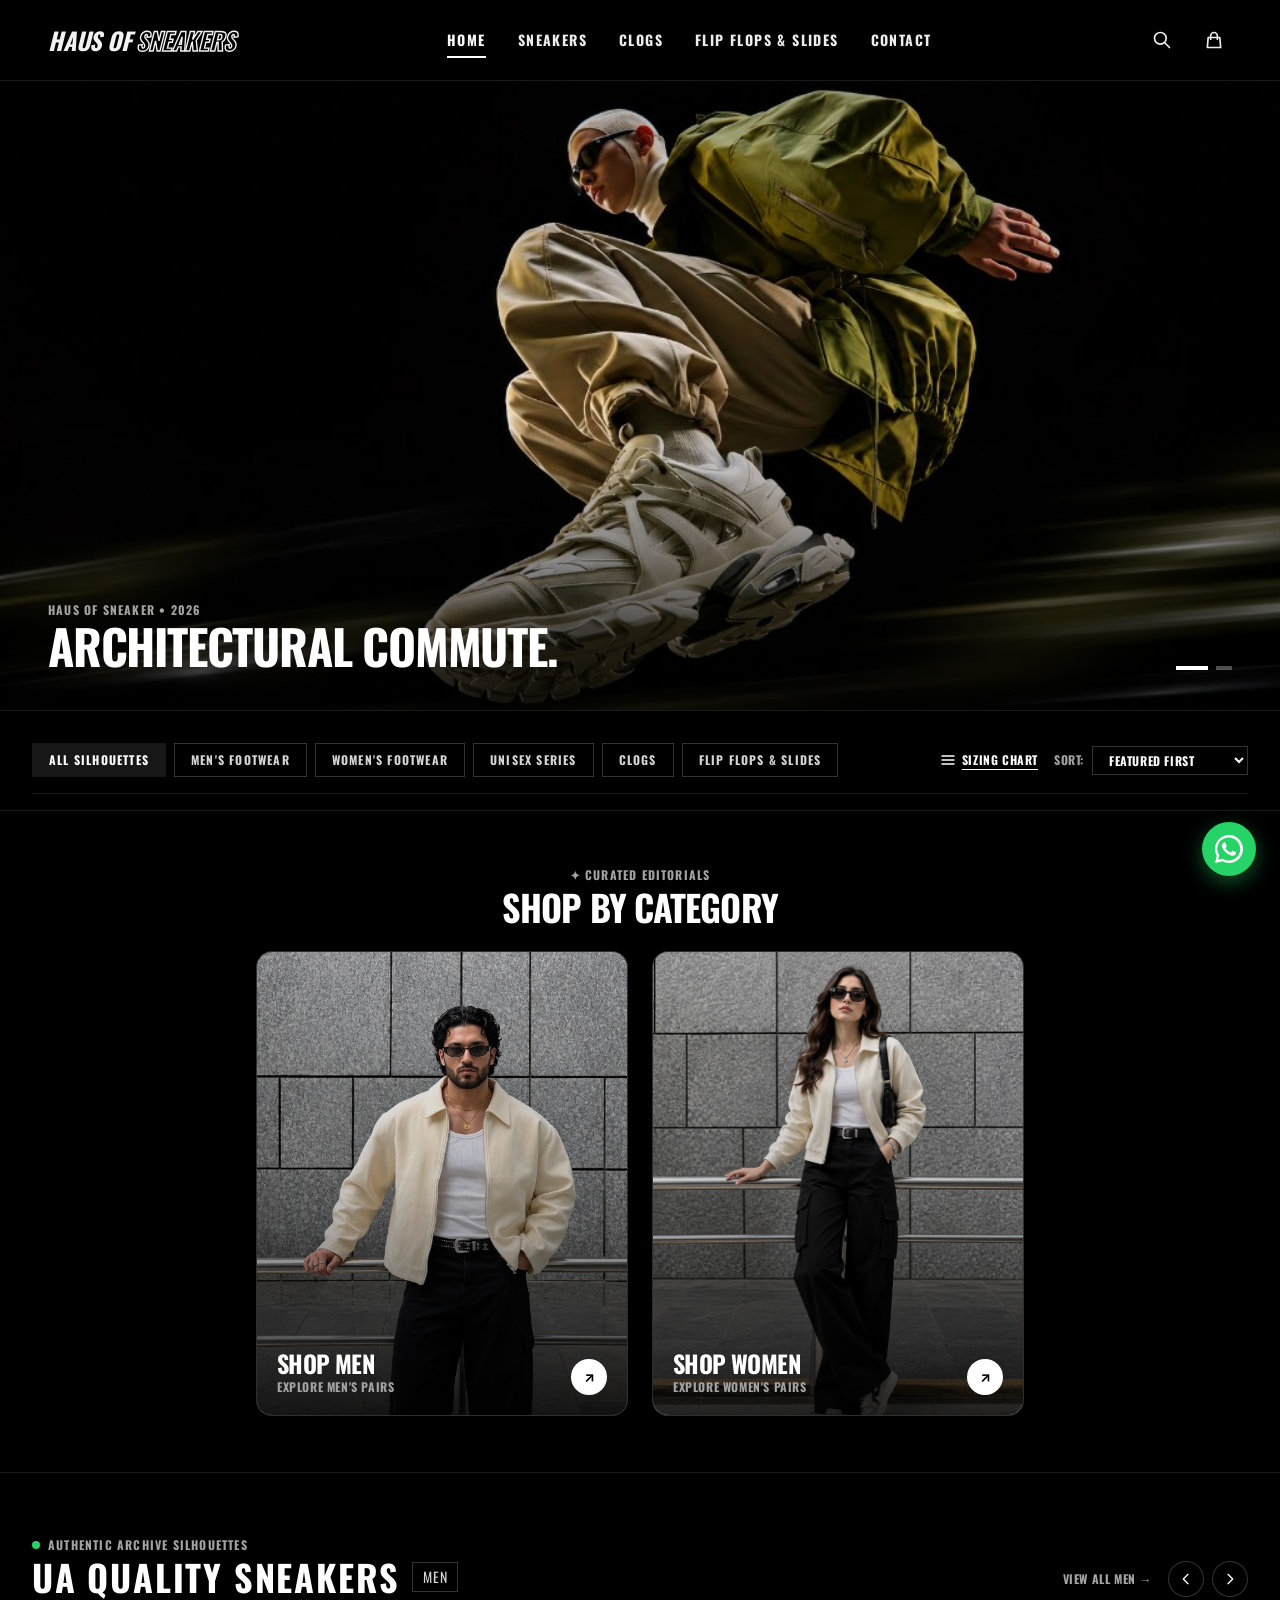
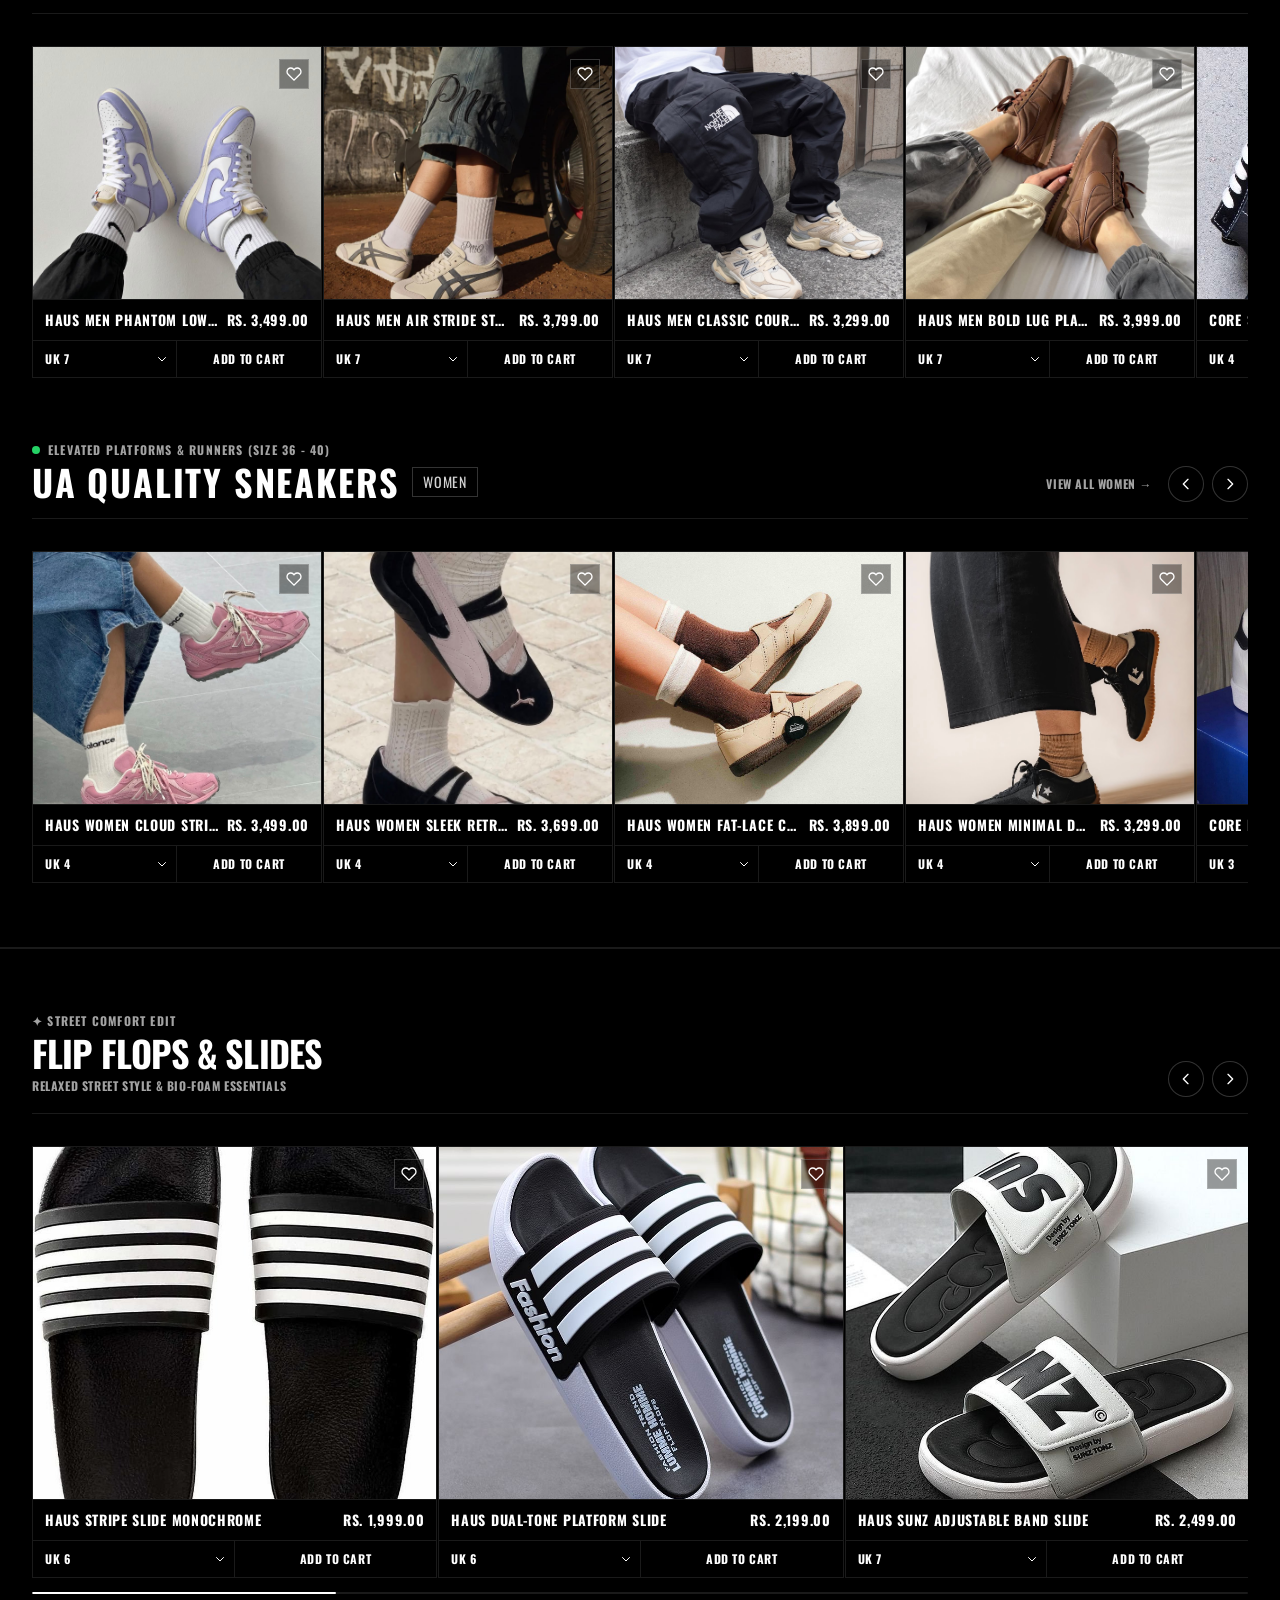
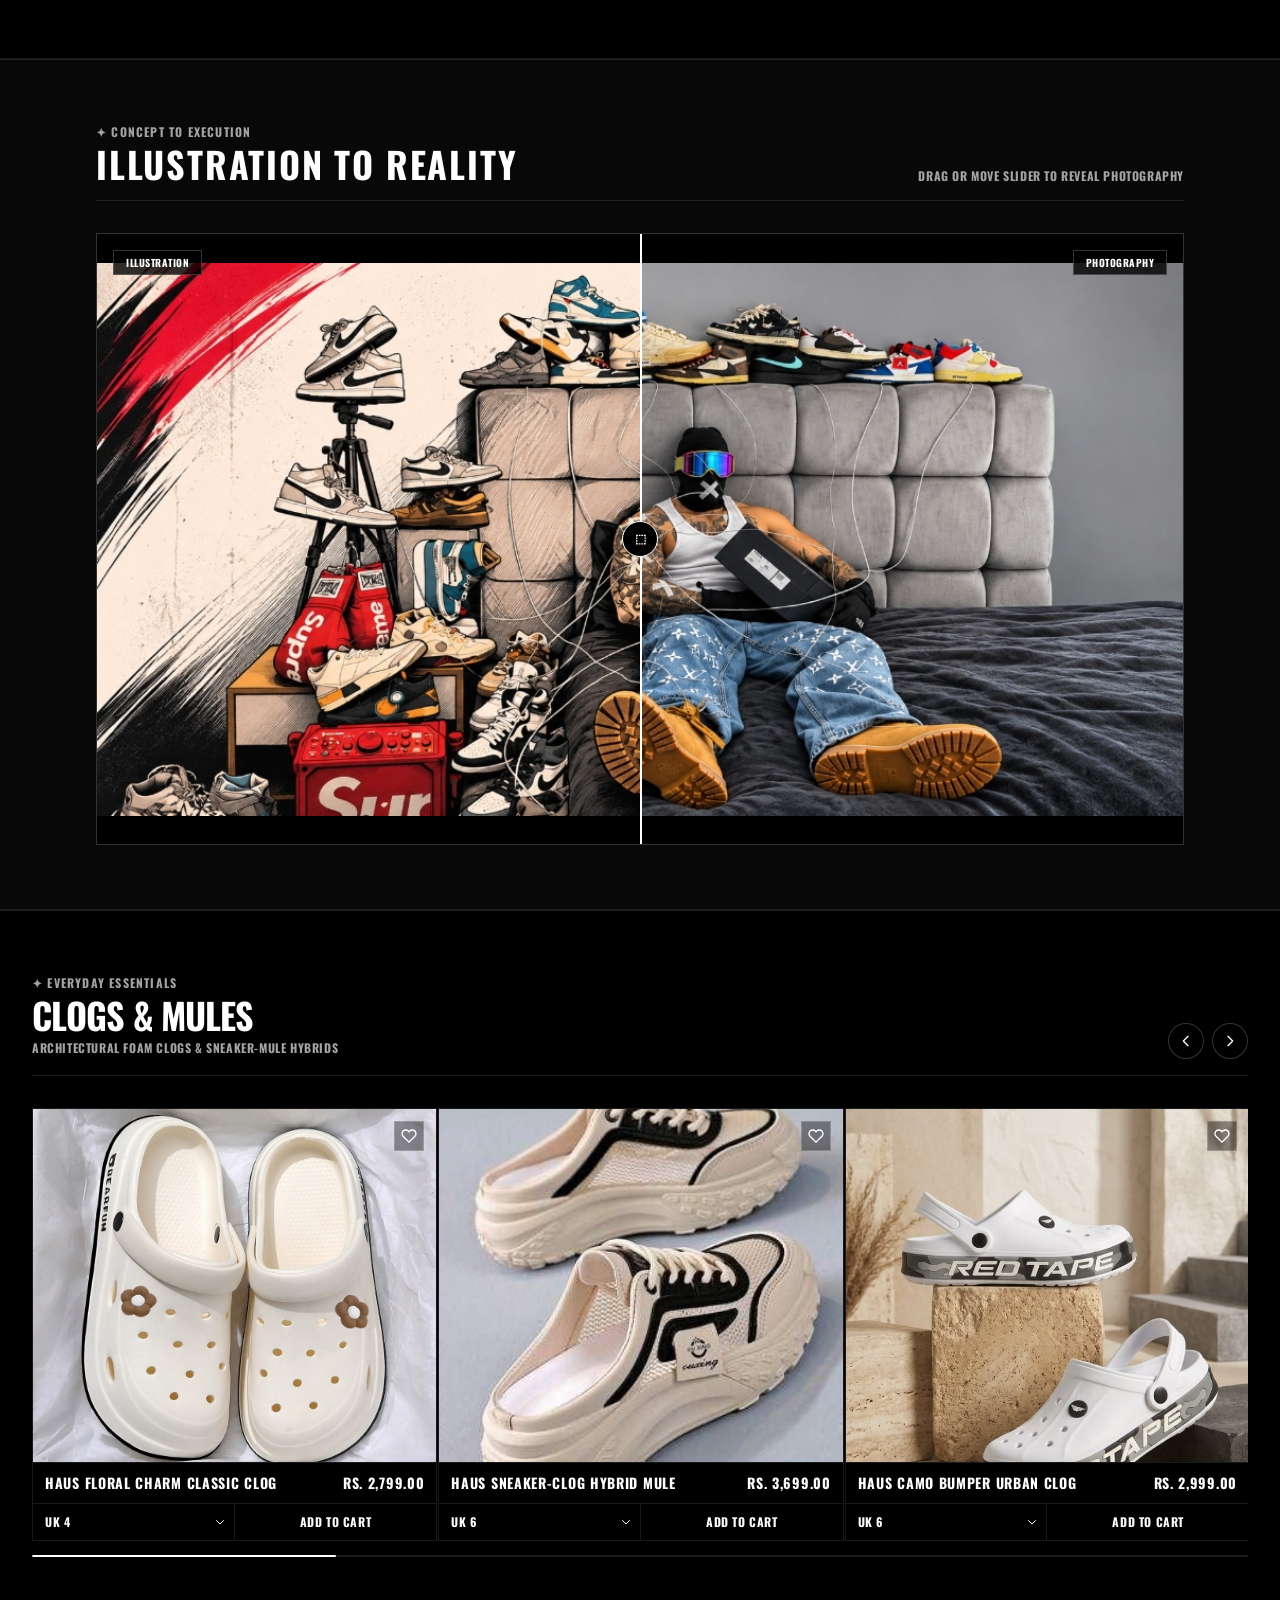
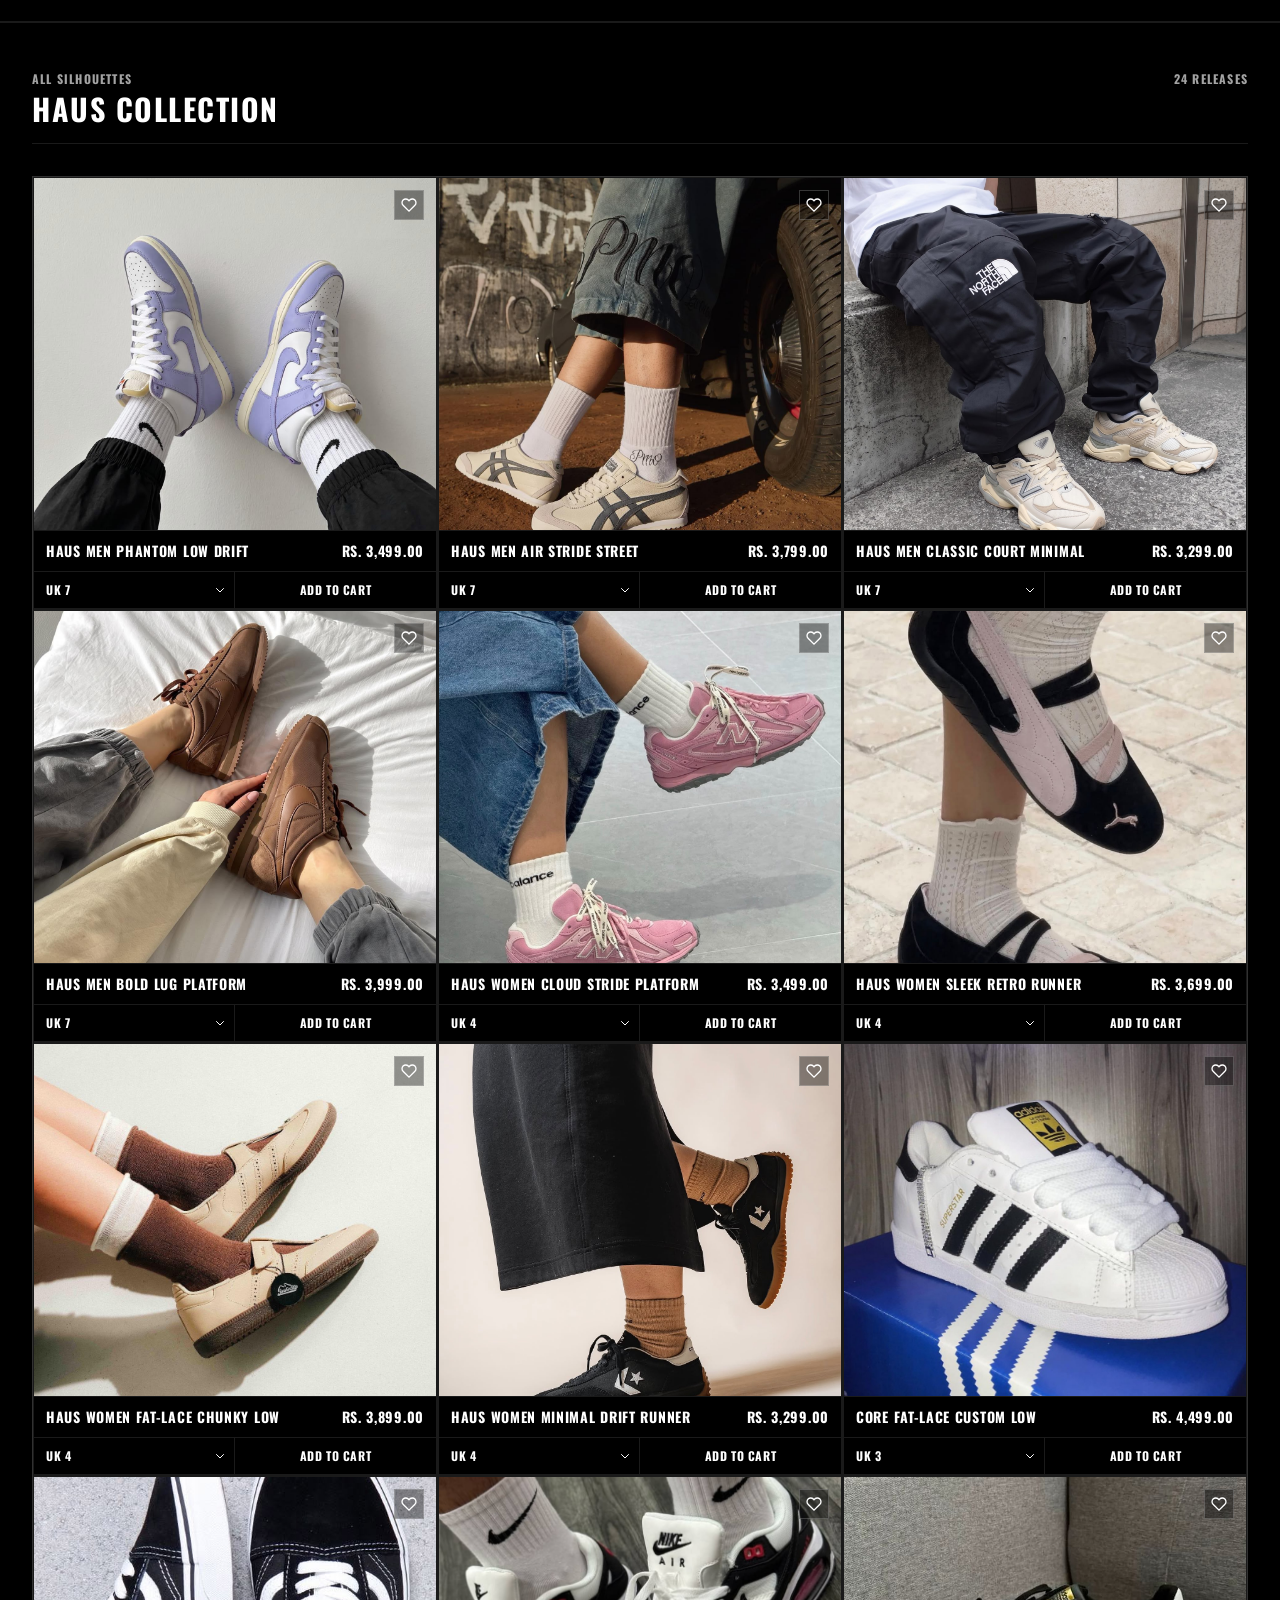
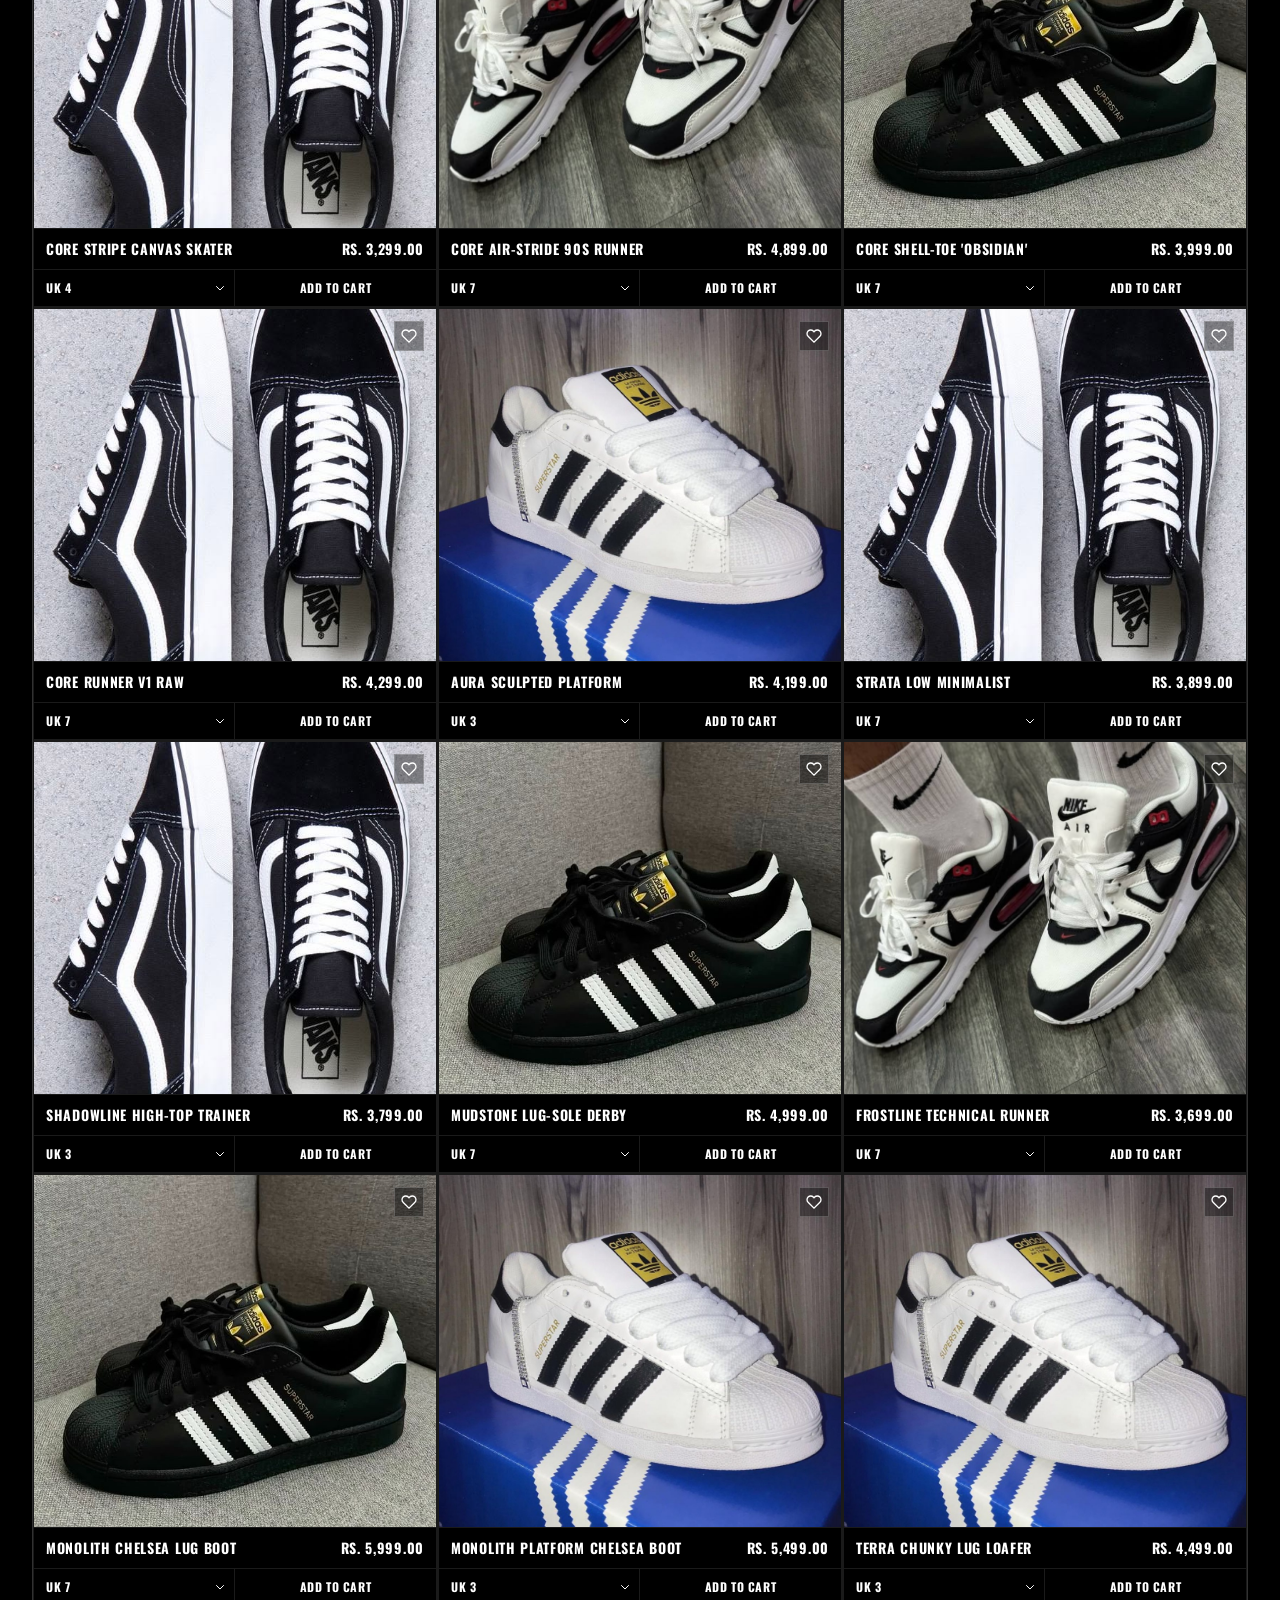
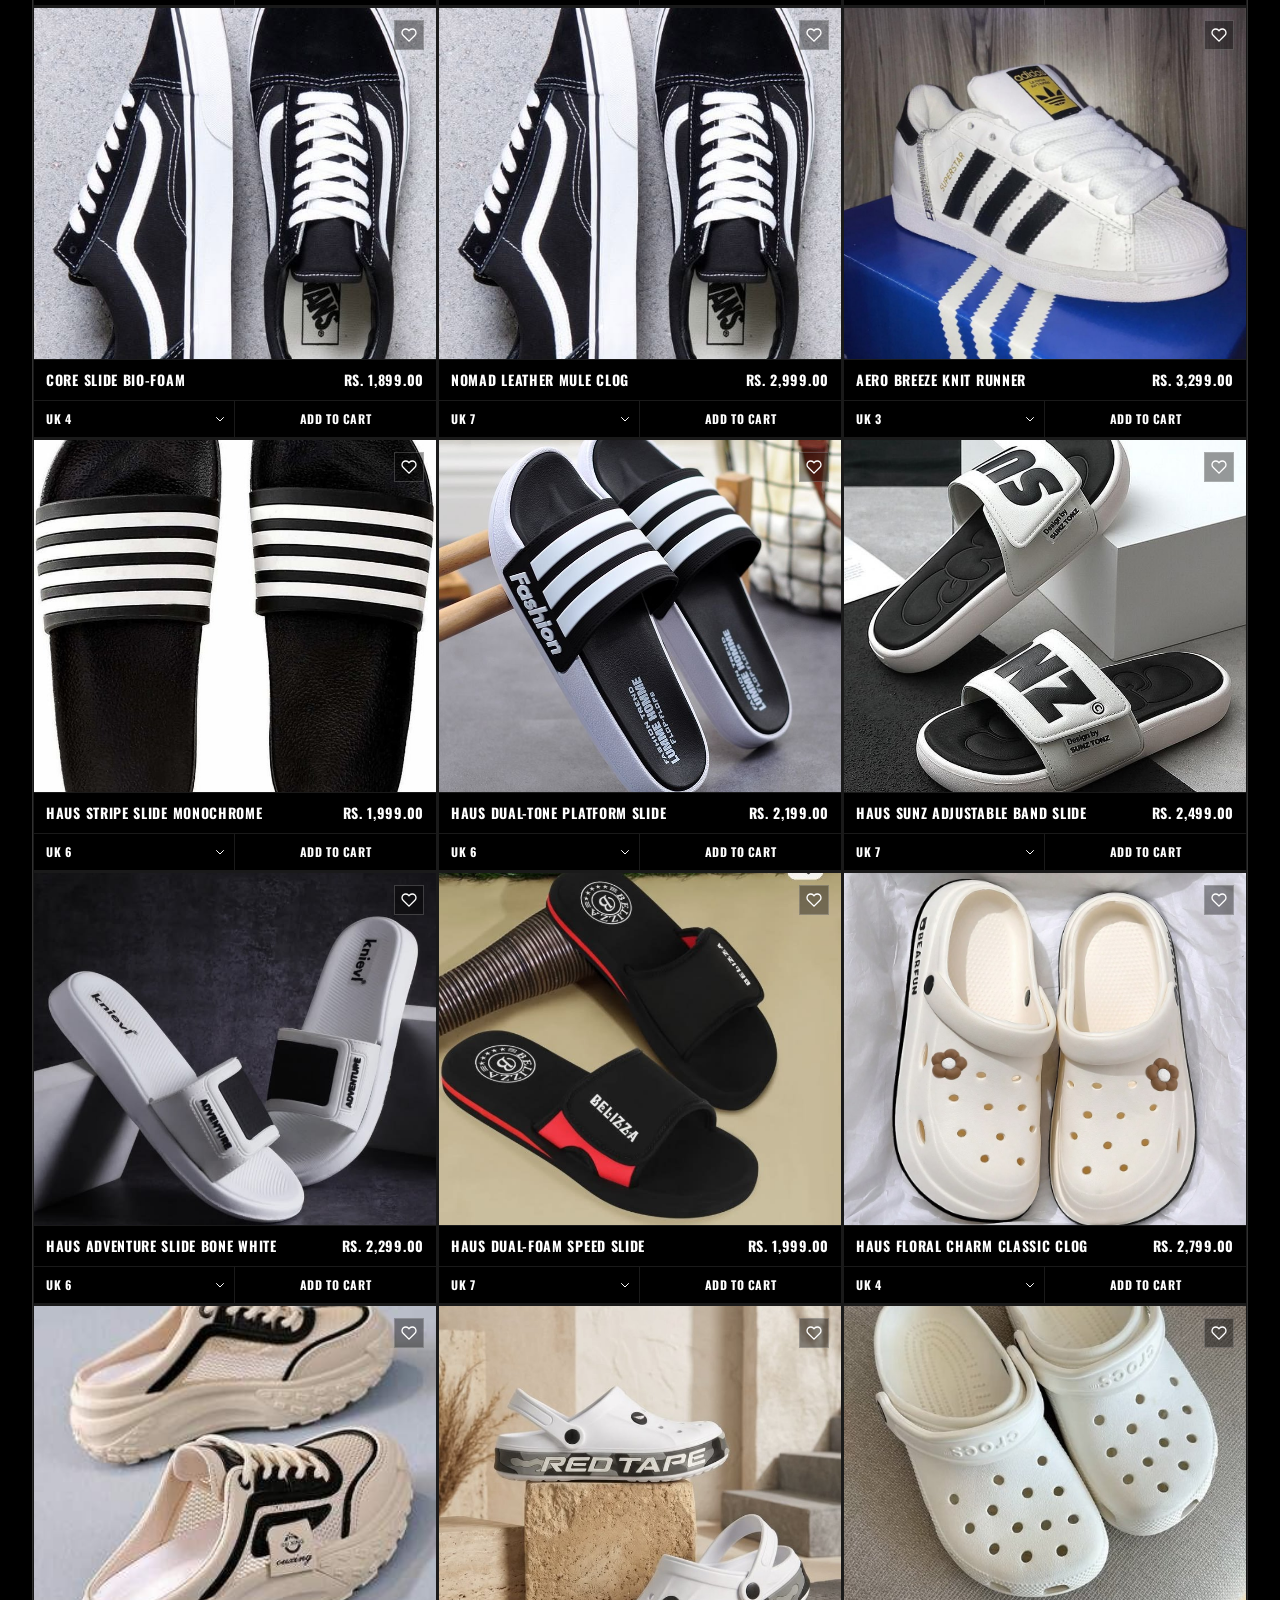
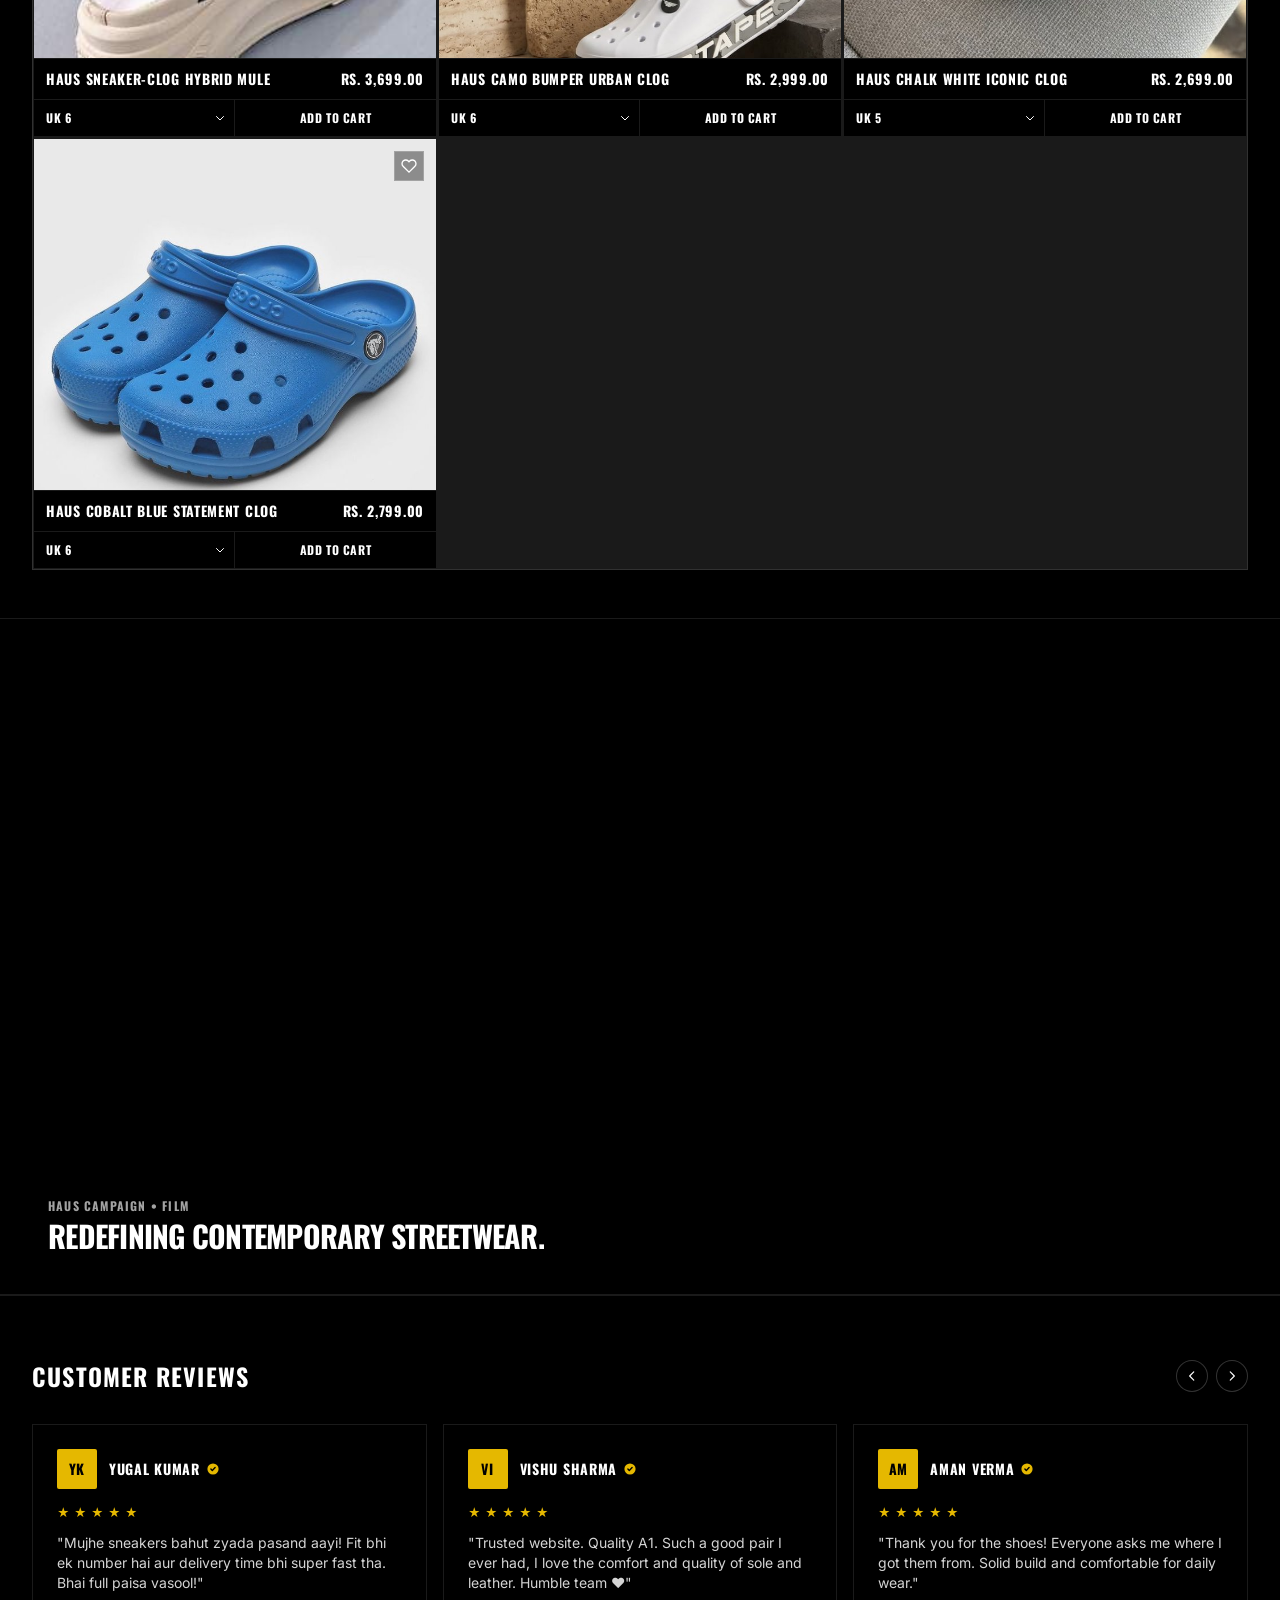
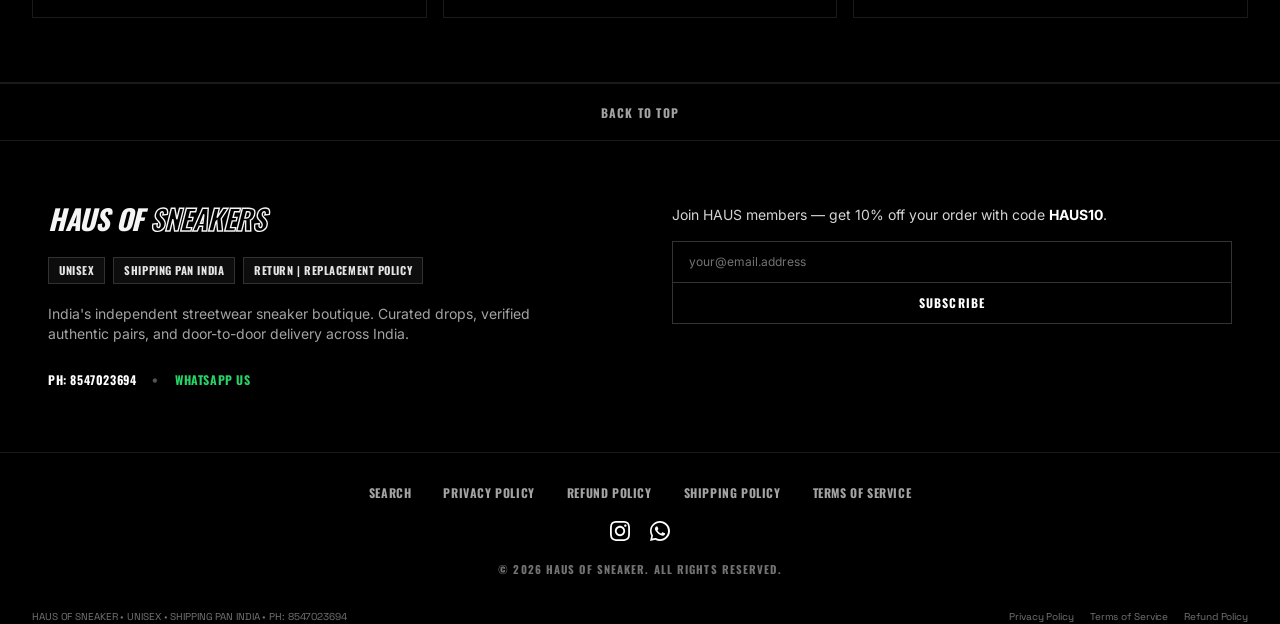
==== commit 71a123bd: "feat: Replace illustration-to-reality hero images and remove TRACK ORDER link" ====
--- a/index.html
+++ b/index.html
@@ -110,11 +110,7 @@
           <span>CONTACT</span>
           <span class="nav-indicator absolute bottom-0 left-0 w-0 h-[2px] bg-white transition-all duration-300"></span>
         </a>
-        <a href="#faq-section" class="nav-link relative py-2 hover:text-white transition-colors duration-200">
-          <span>TRACK ORDER</span>
-          <span class="nav-indicator absolute bottom-0 left-0 w-0 h-[2px] bg-white transition-all duration-300"></span>
-        </a>
-      </nav>
+        </nav>
 
       <!-- RIGHT: ACTIONS & MOBILE HAMBURGER -->
       <div class="flex items-center gap-2 sm:gap-4 text-white">
@@ -164,11 +160,7 @@
         <span>CONTACT</span>
         <svg class="w-4 h-4 text-neutral-500" fill="none" stroke="currentColor" viewBox="0 0 24 24"><path stroke-linecap="round" stroke-linejoin="round" stroke-width="2" d="M9 5l7 7-7 7"/></svg>
       </a>
-      <a href="#faq-section" onclick="closeMobileNav()" class="mobile-nav-item flex items-center justify-between py-3 hover:text-white transition-colors">
-        <span>TRACK ORDER</span>
-        <svg class="w-4 h-4 text-neutral-500" fill="none" stroke="currentColor" viewBox="0 0 24 24"><path stroke-linecap="round" stroke-linejoin="round" stroke-width="2" d="M9 5l7 7-7 7"/></svg>
-      </a>
-    </div>
+      </div>
   </header>
 
   <!-- HERO EDITORIAL BANNER (WITH SMOOTH CROSSFADE SLIDER) -->
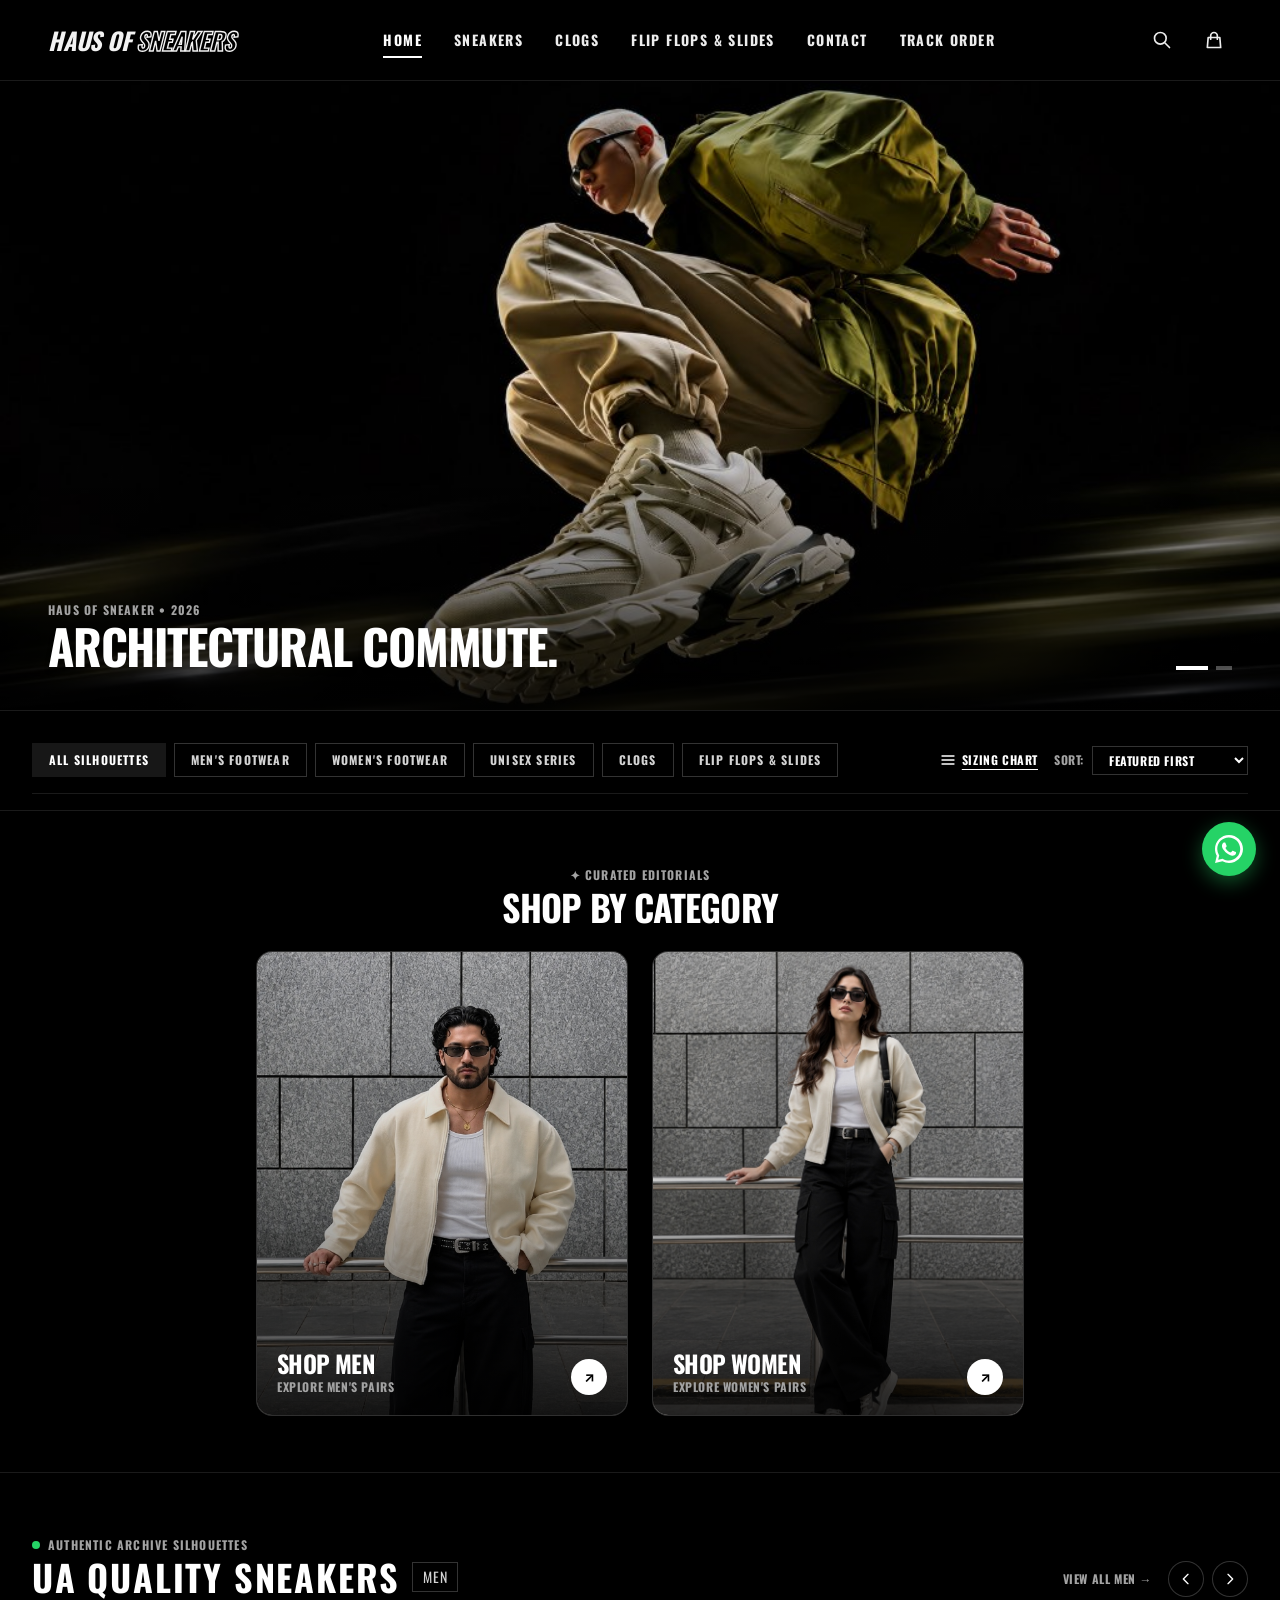
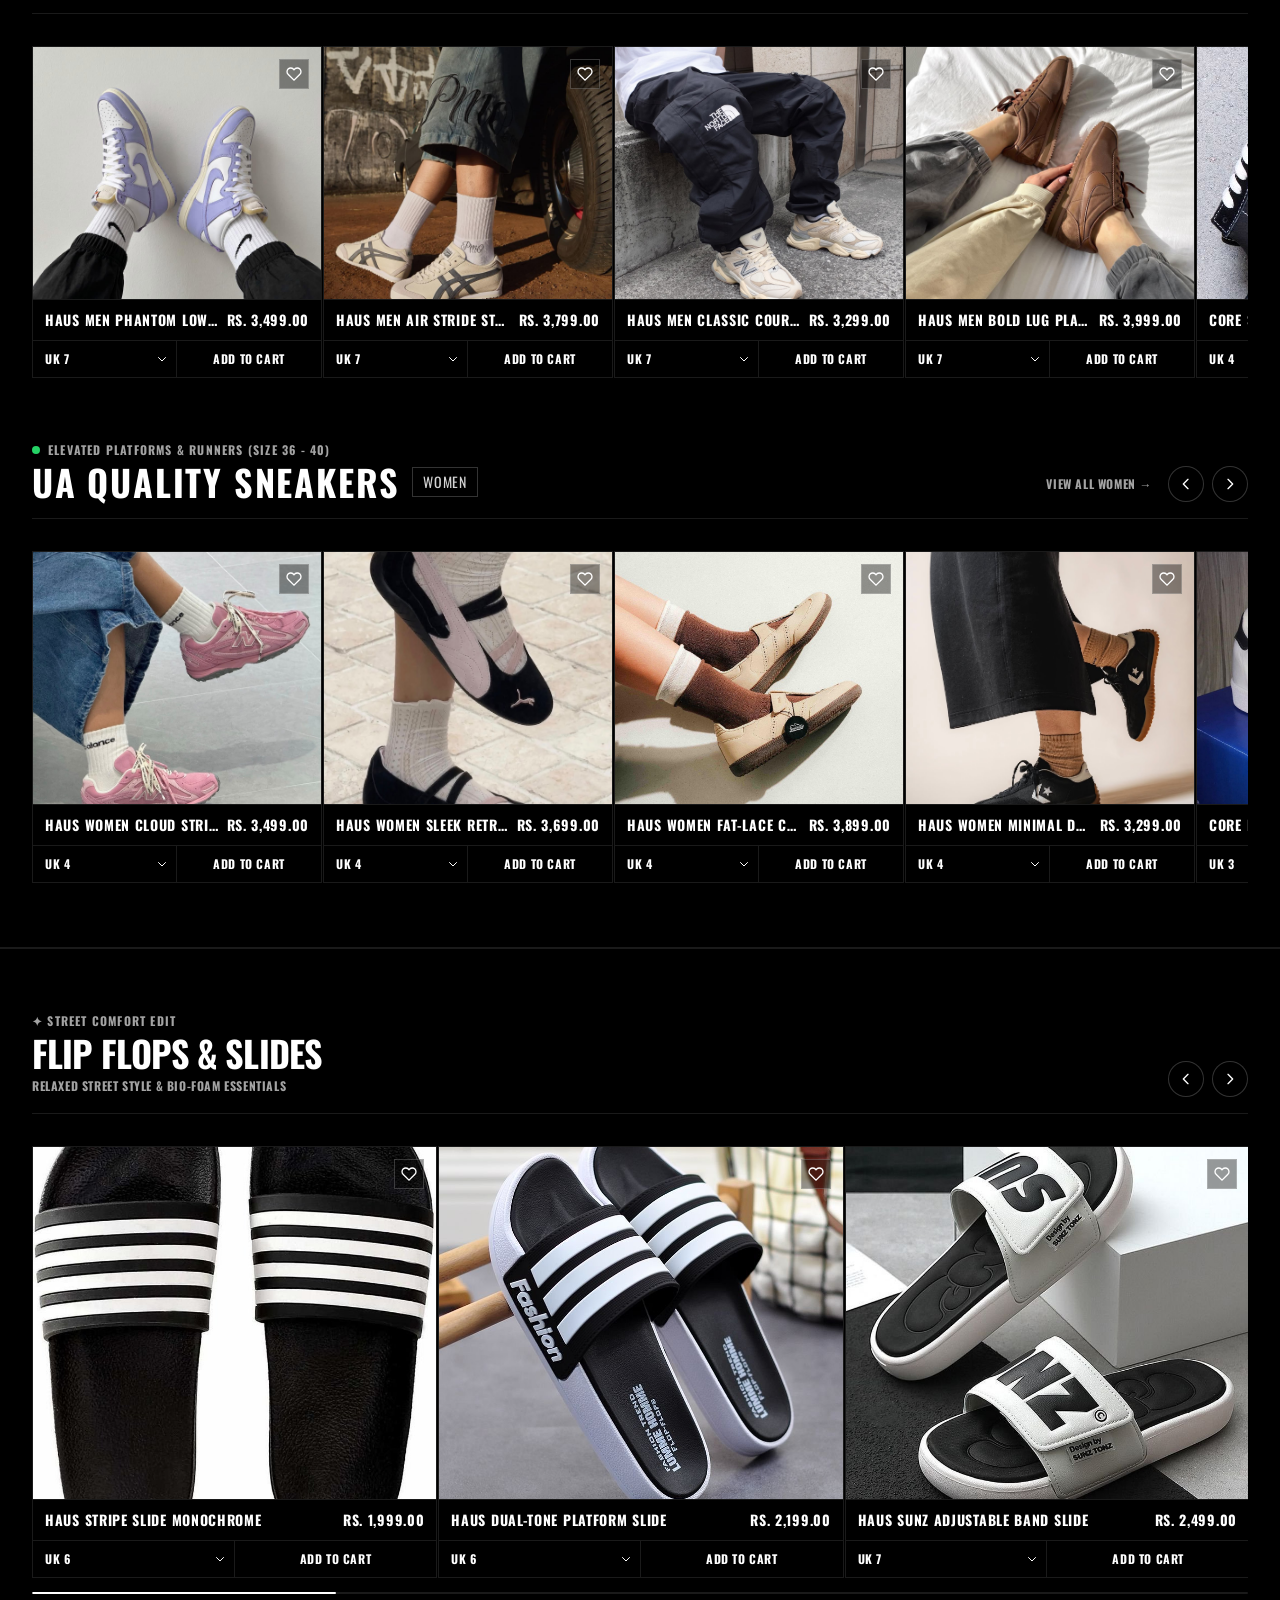
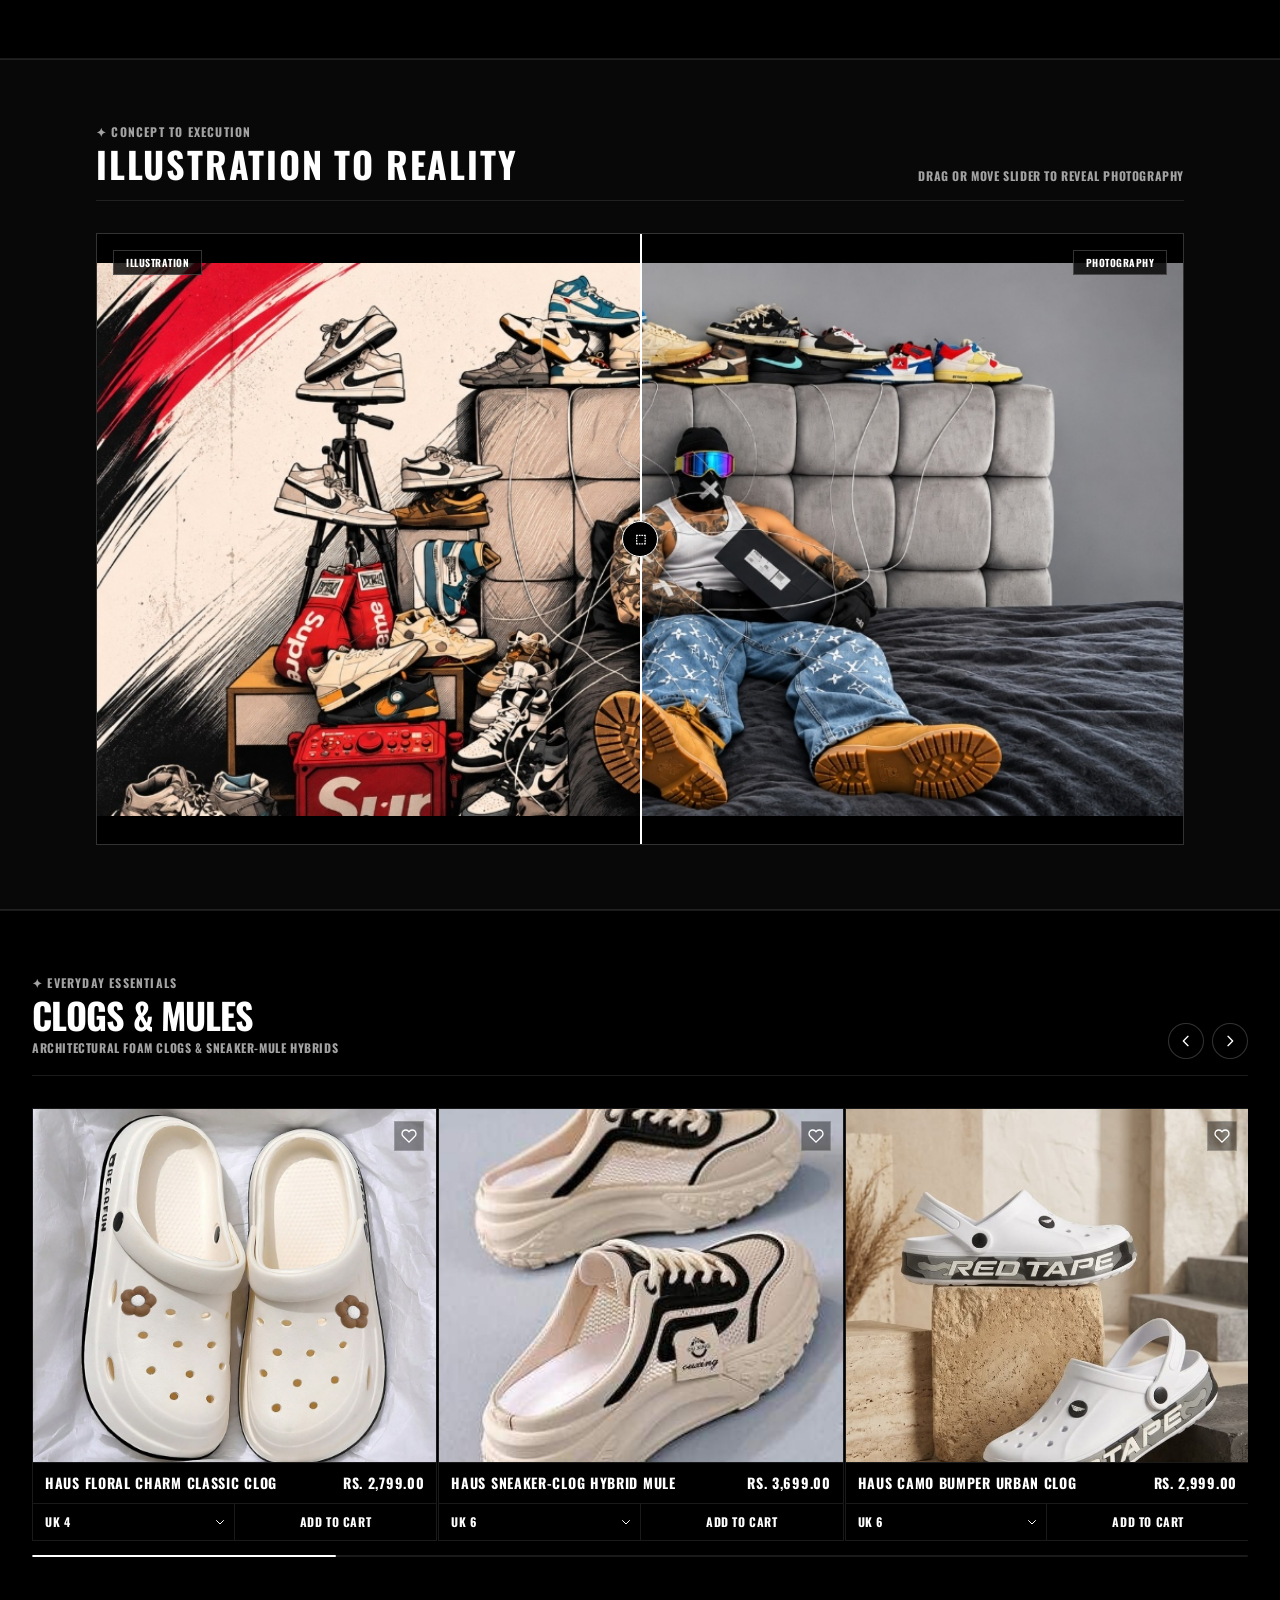
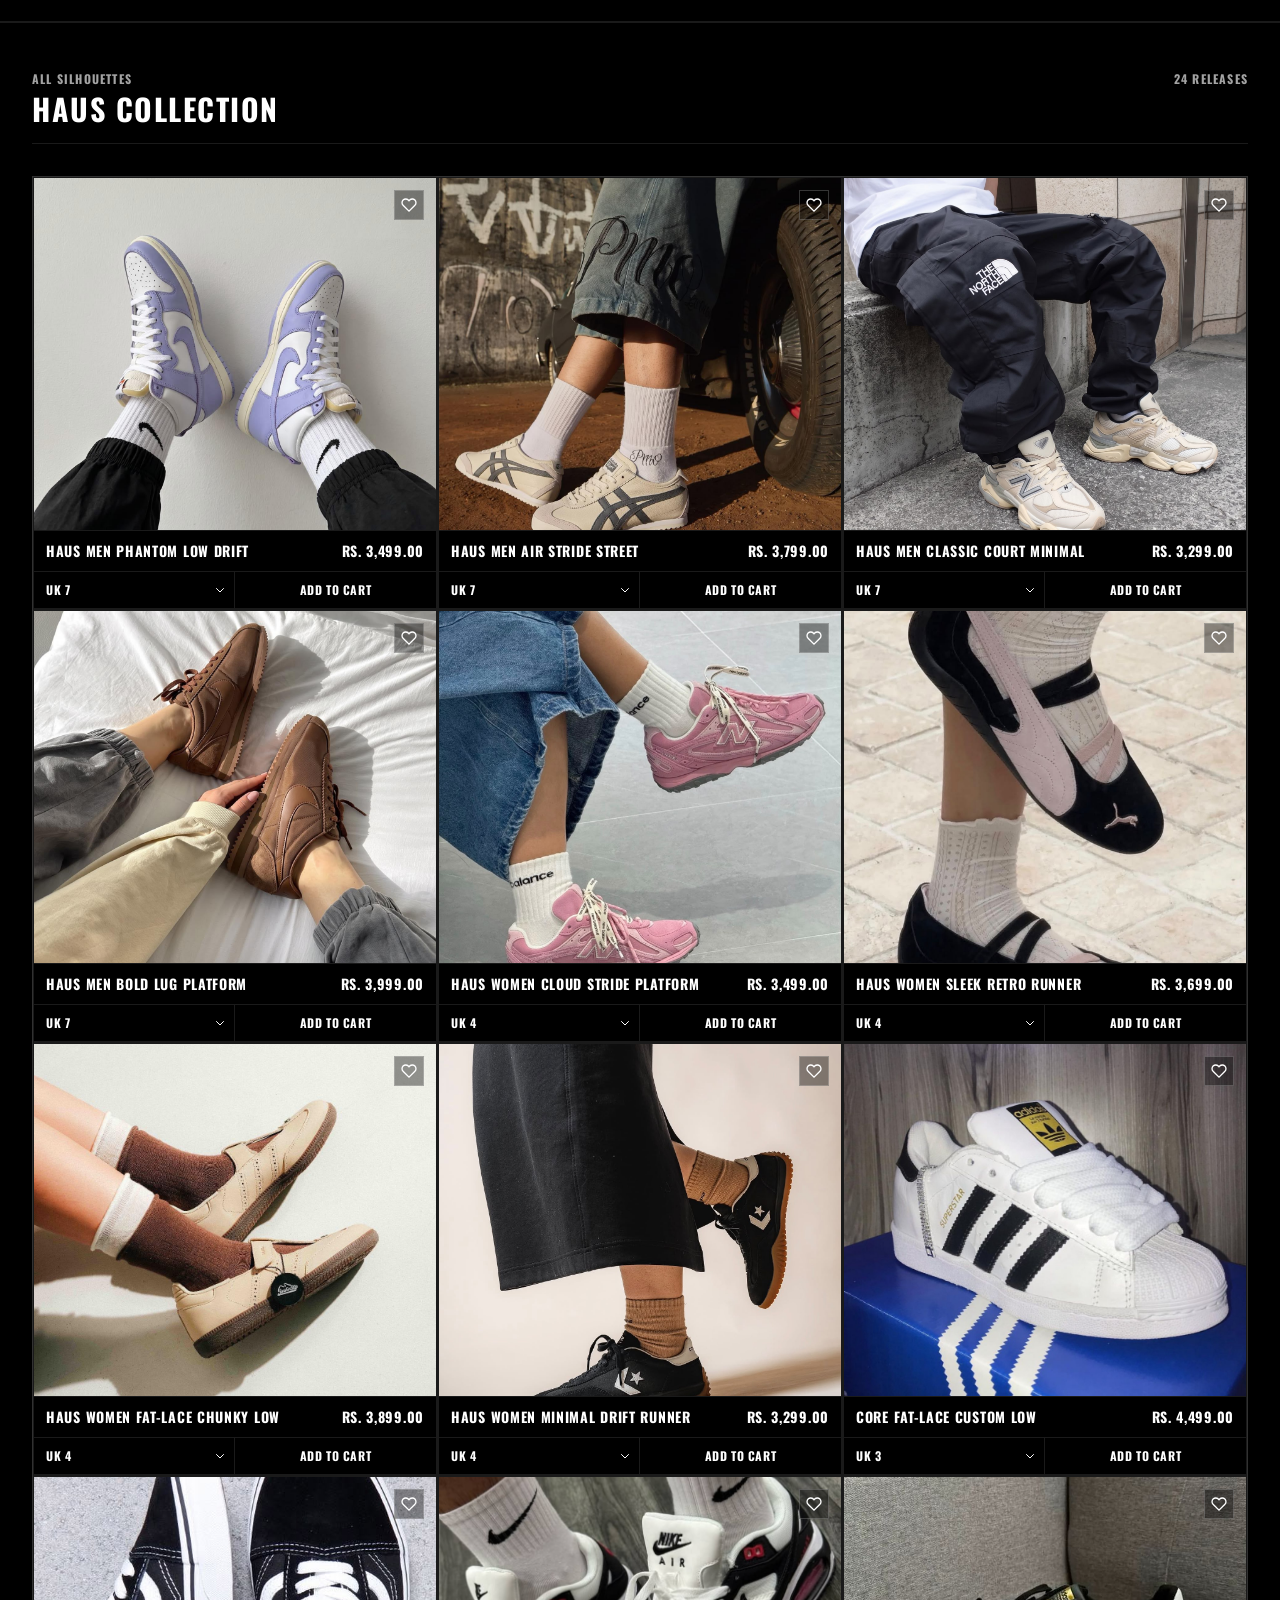
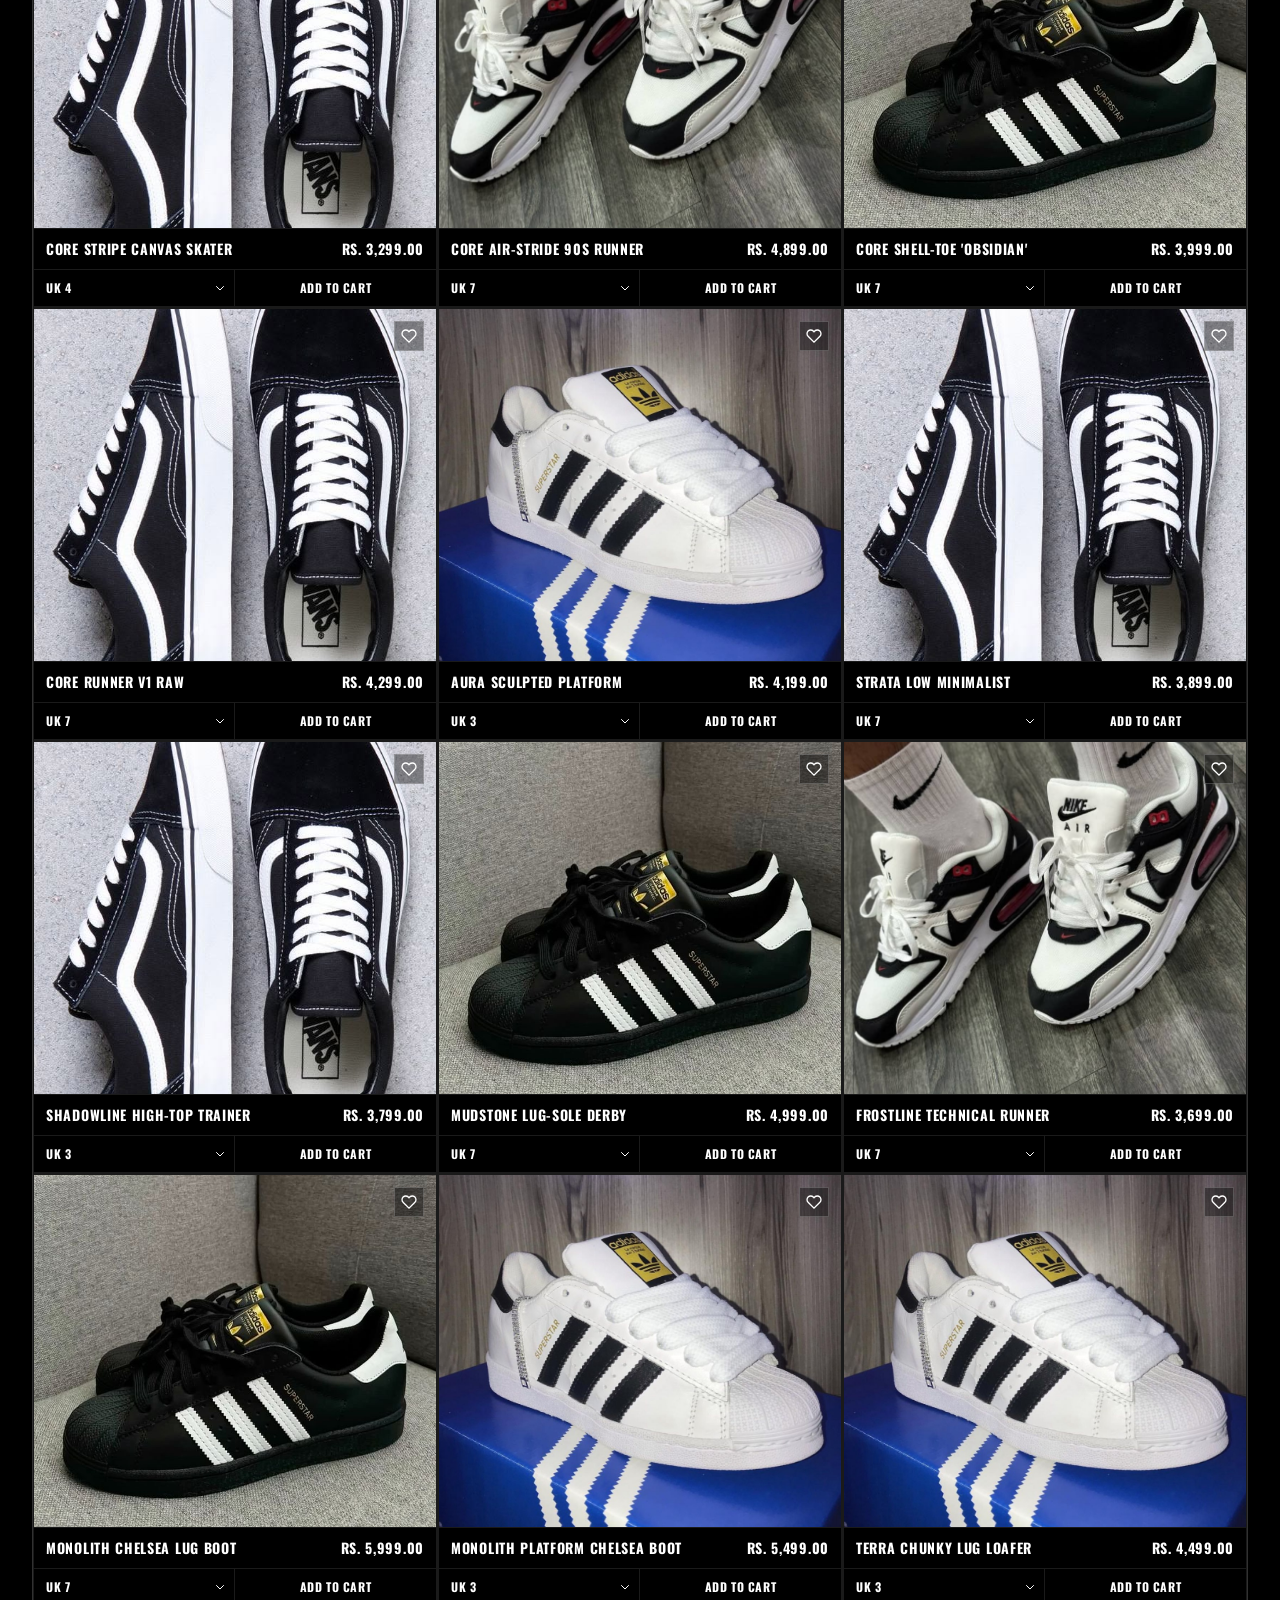
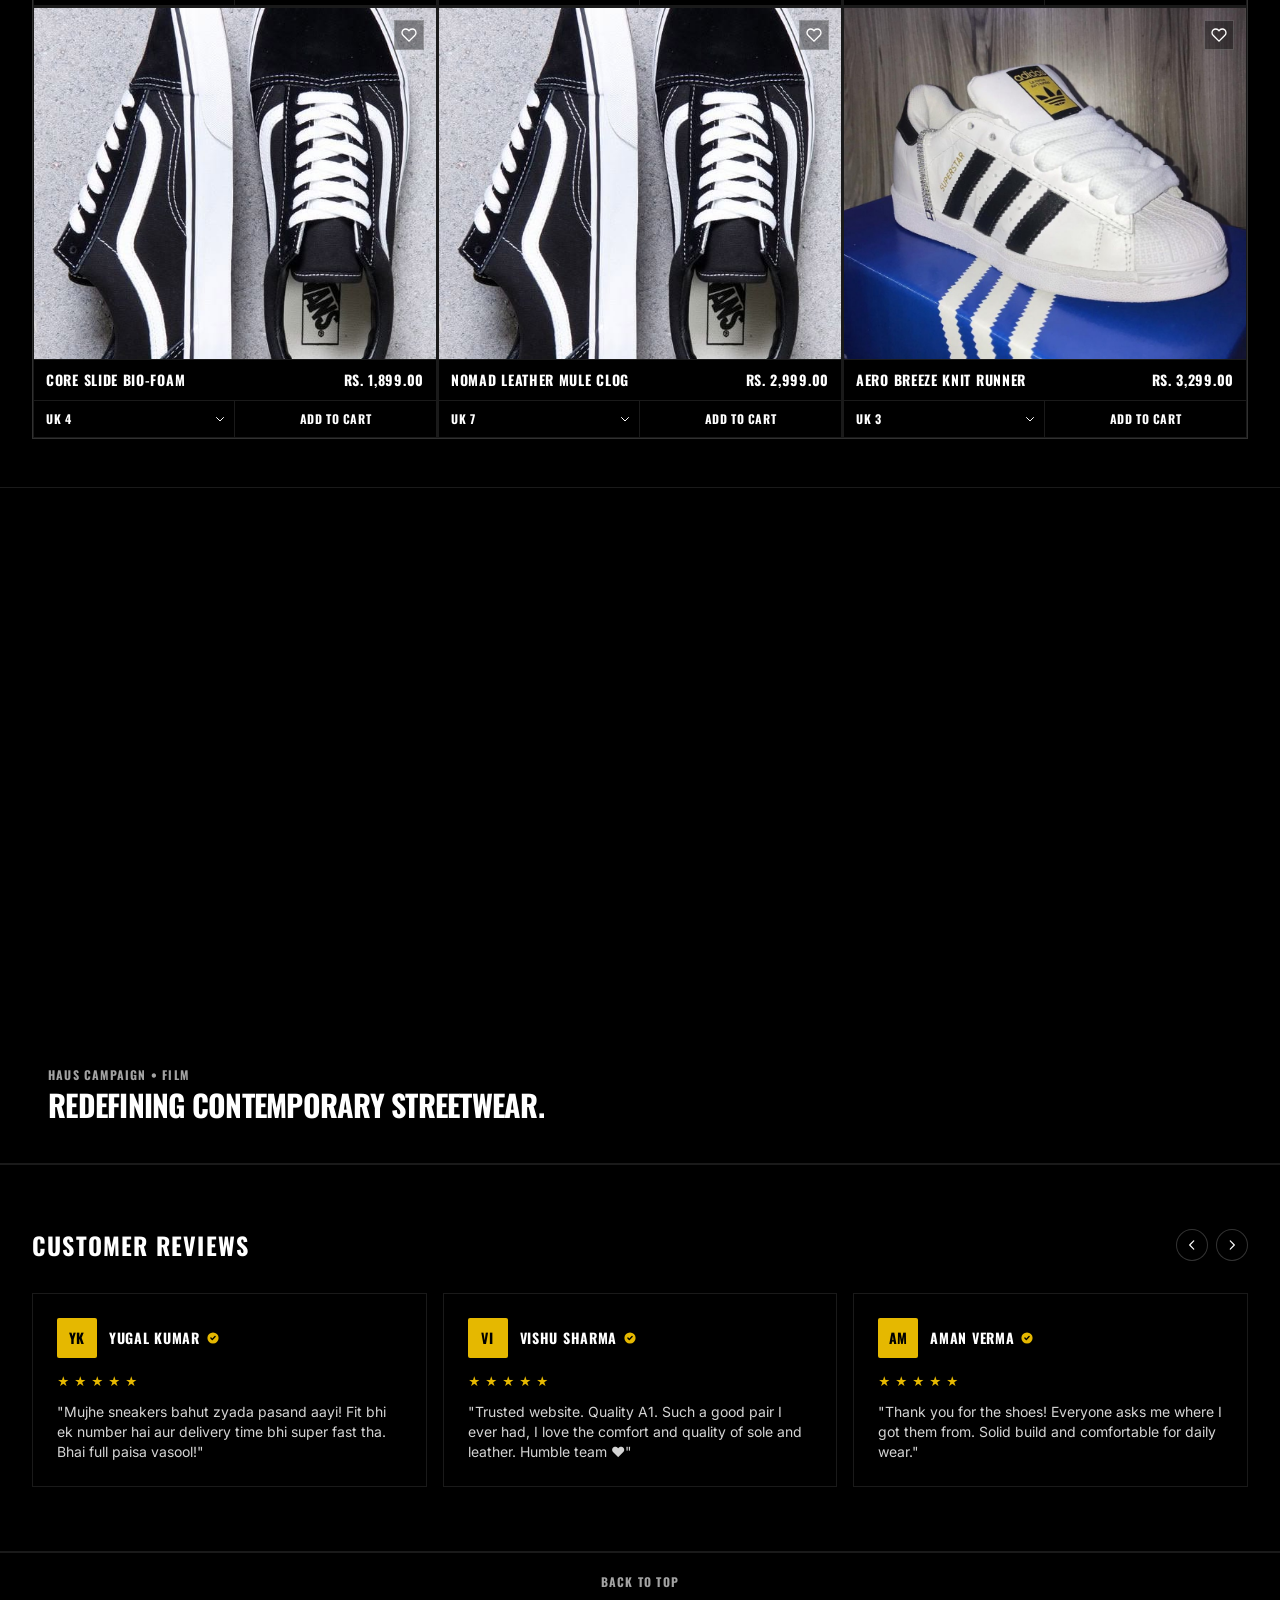
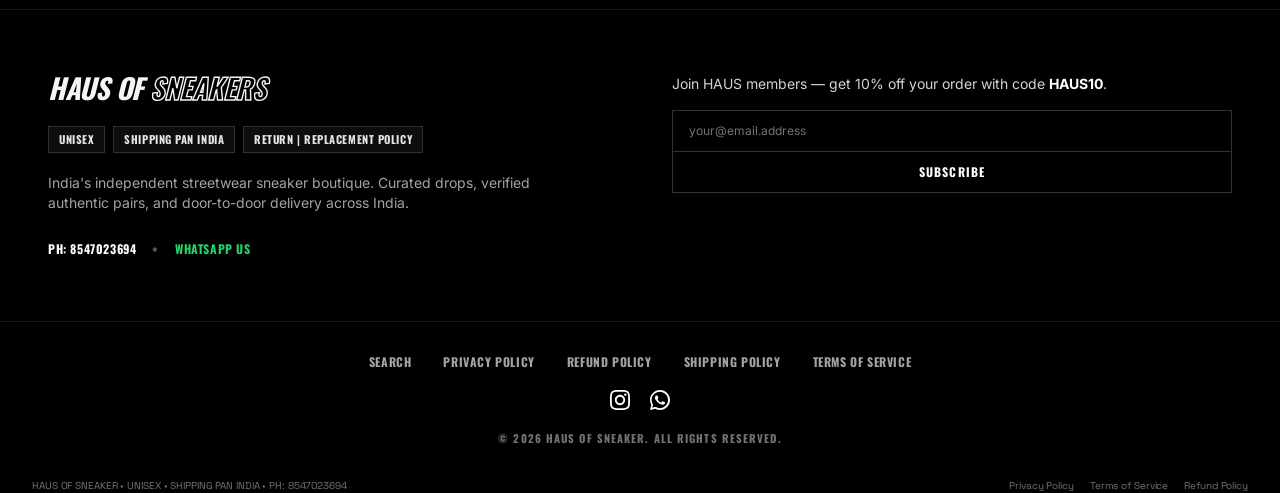
==== commit 3ca8a89c: "feat: live google sheet sync, ua-quality sliders, isolated clogs/slides, and new illustration-to-rea" ====
--- a/index.html
+++ b/index.html
@@ -1,6 +1,7 @@
 <!DOCTYPE html>
 <html lang="en">
 <head>
+  <meta name="referrer" content="no-referrer" />
   <meta charset="UTF-8" />
   <meta name="viewport" content="width=device-width, initial-scale=1.0" />
   <title>HAUS OF SNEAKER — Premium Sneaker Boutique</title>
@@ -110,7 +111,11 @@
           <span>CONTACT</span>
           <span class="nav-indicator absolute bottom-0 left-0 w-0 h-[2px] bg-white transition-all duration-300"></span>
         </a>
-        </nav>
+        <a href="#faq-section" class="nav-link relative py-2 hover:text-white transition-colors duration-200">
+          <span>TRACK ORDER</span>
+          <span class="nav-indicator absolute bottom-0 left-0 w-0 h-[2px] bg-white transition-all duration-300"></span>
+        </a>
+      </nav>
 
       <!-- RIGHT: ACTIONS & MOBILE HAMBURGER -->
       <div class="flex items-center gap-2 sm:gap-4 text-white">
@@ -160,7 +165,11 @@
         <span>CONTACT</span>
         <svg class="w-4 h-4 text-neutral-500" fill="none" stroke="currentColor" viewBox="0 0 24 24"><path stroke-linecap="round" stroke-linejoin="round" stroke-width="2" d="M9 5l7 7-7 7"/></svg>
       </a>
-      </div>
+      <a href="#faq-section" onclick="closeMobileNav()" class="mobile-nav-item flex items-center justify-between py-3 hover:text-white transition-colors">
+        <span>TRACK ORDER</span>
+        <svg class="w-4 h-4 text-neutral-500" fill="none" stroke="currentColor" viewBox="0 0 24 24"><path stroke-linecap="round" stroke-linejoin="round" stroke-width="2" d="M9 5l7 7-7 7"/></svg>
+      </a>
+    </div>
   </header>
 
   <!-- HERO EDITORIAL BANNER (WITH SMOOTH CROSSFADE SLIDER) -->
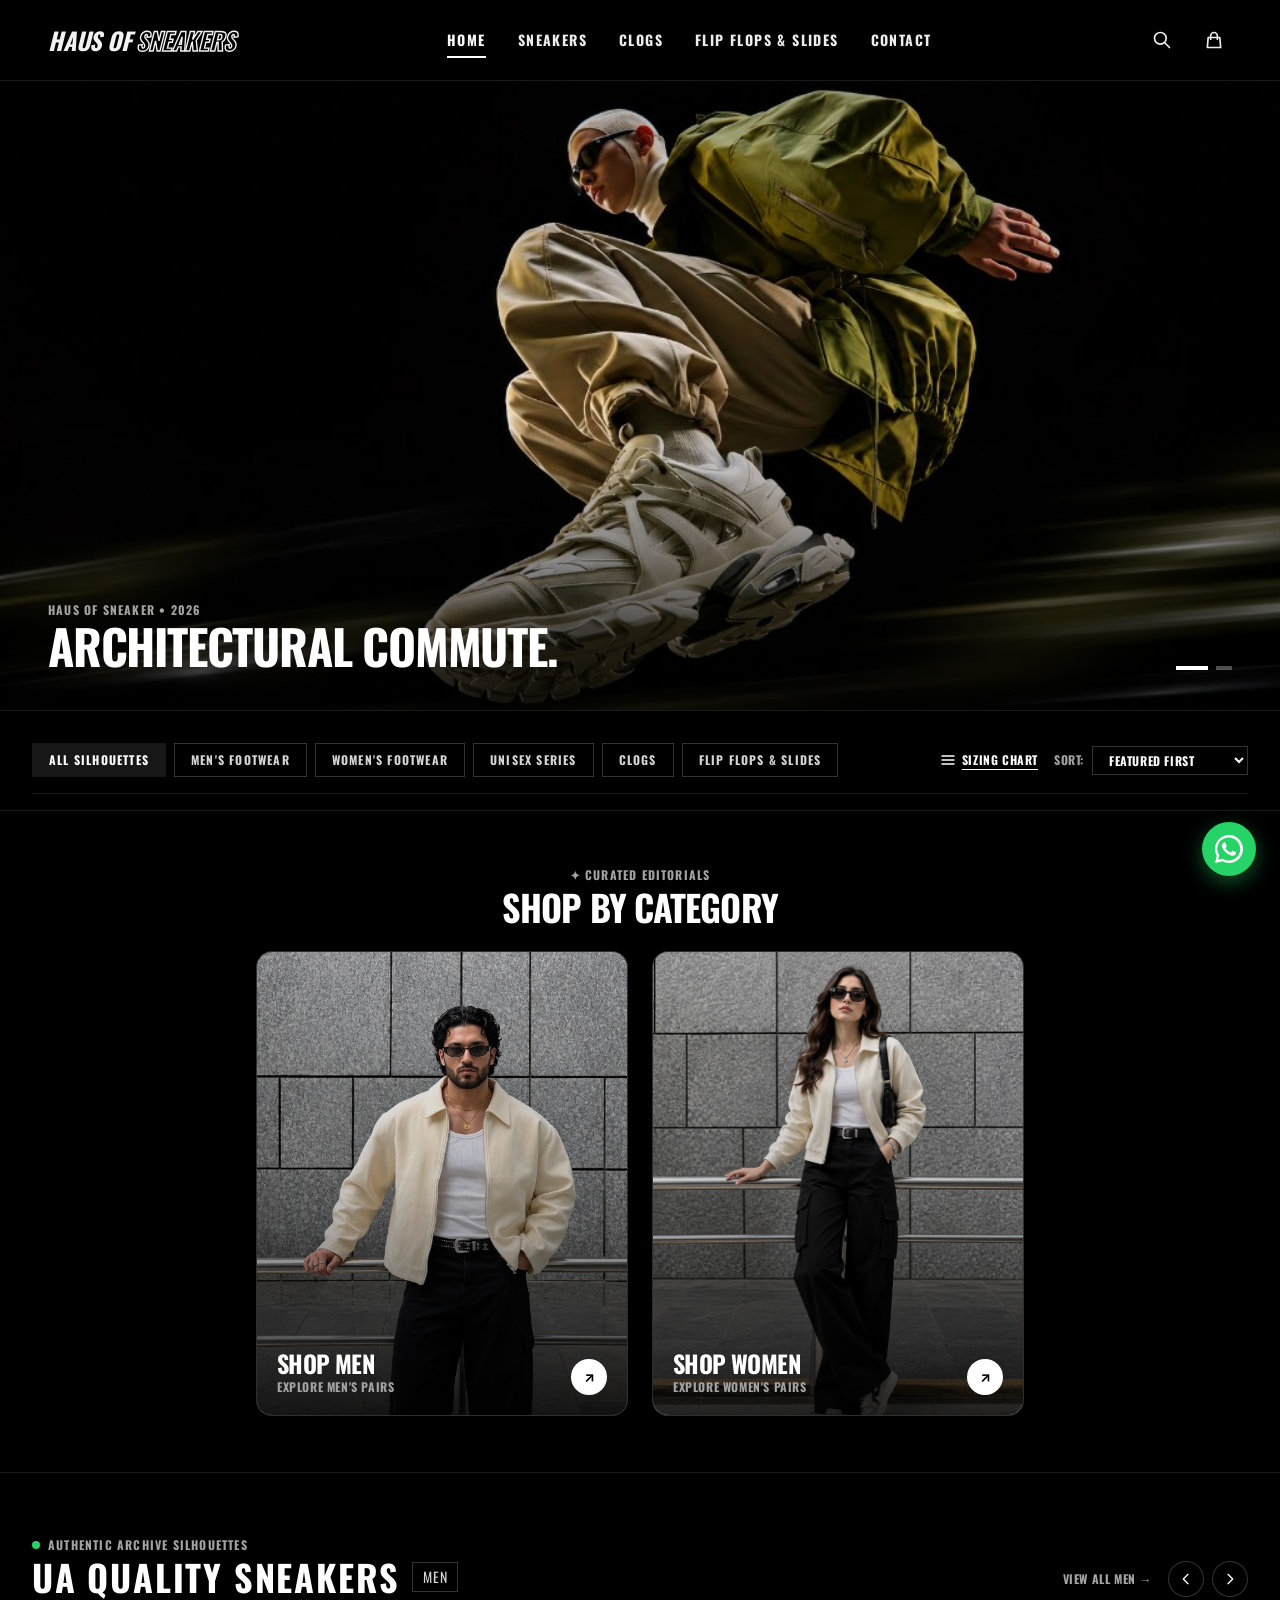
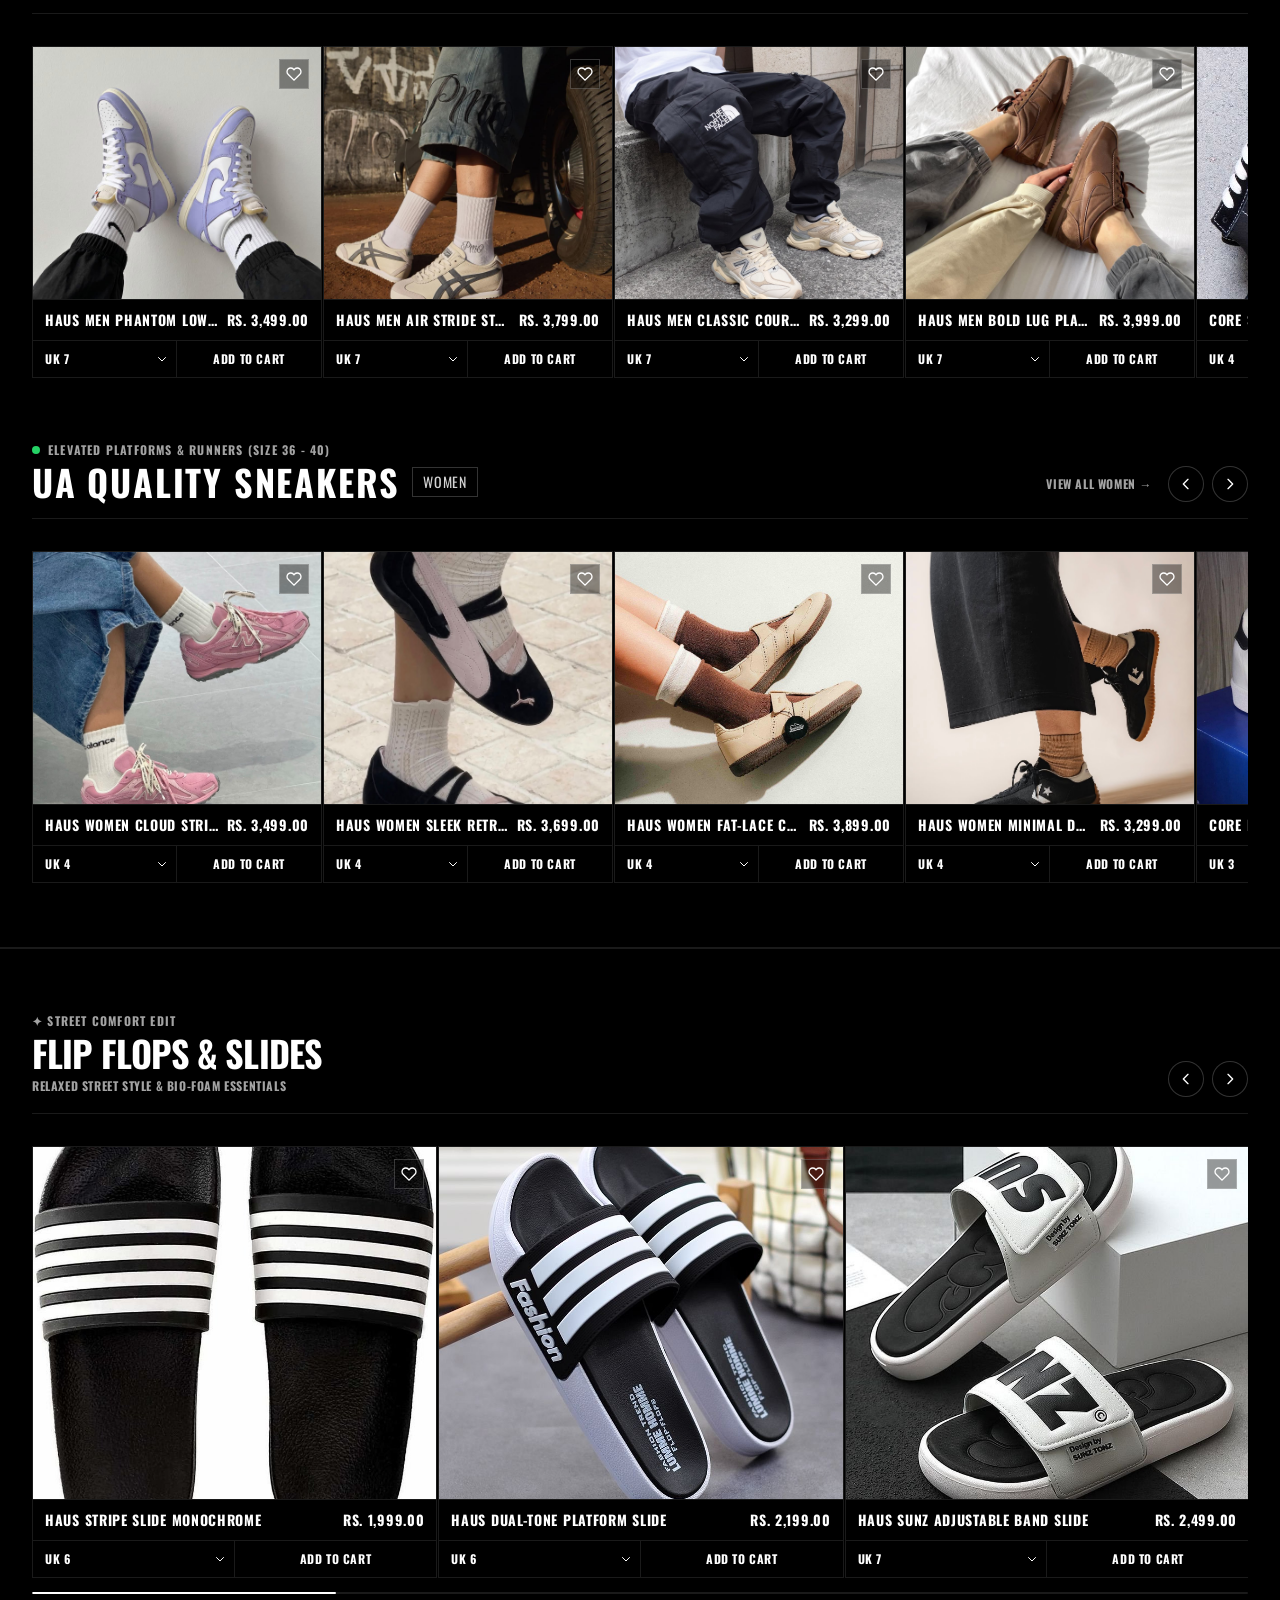
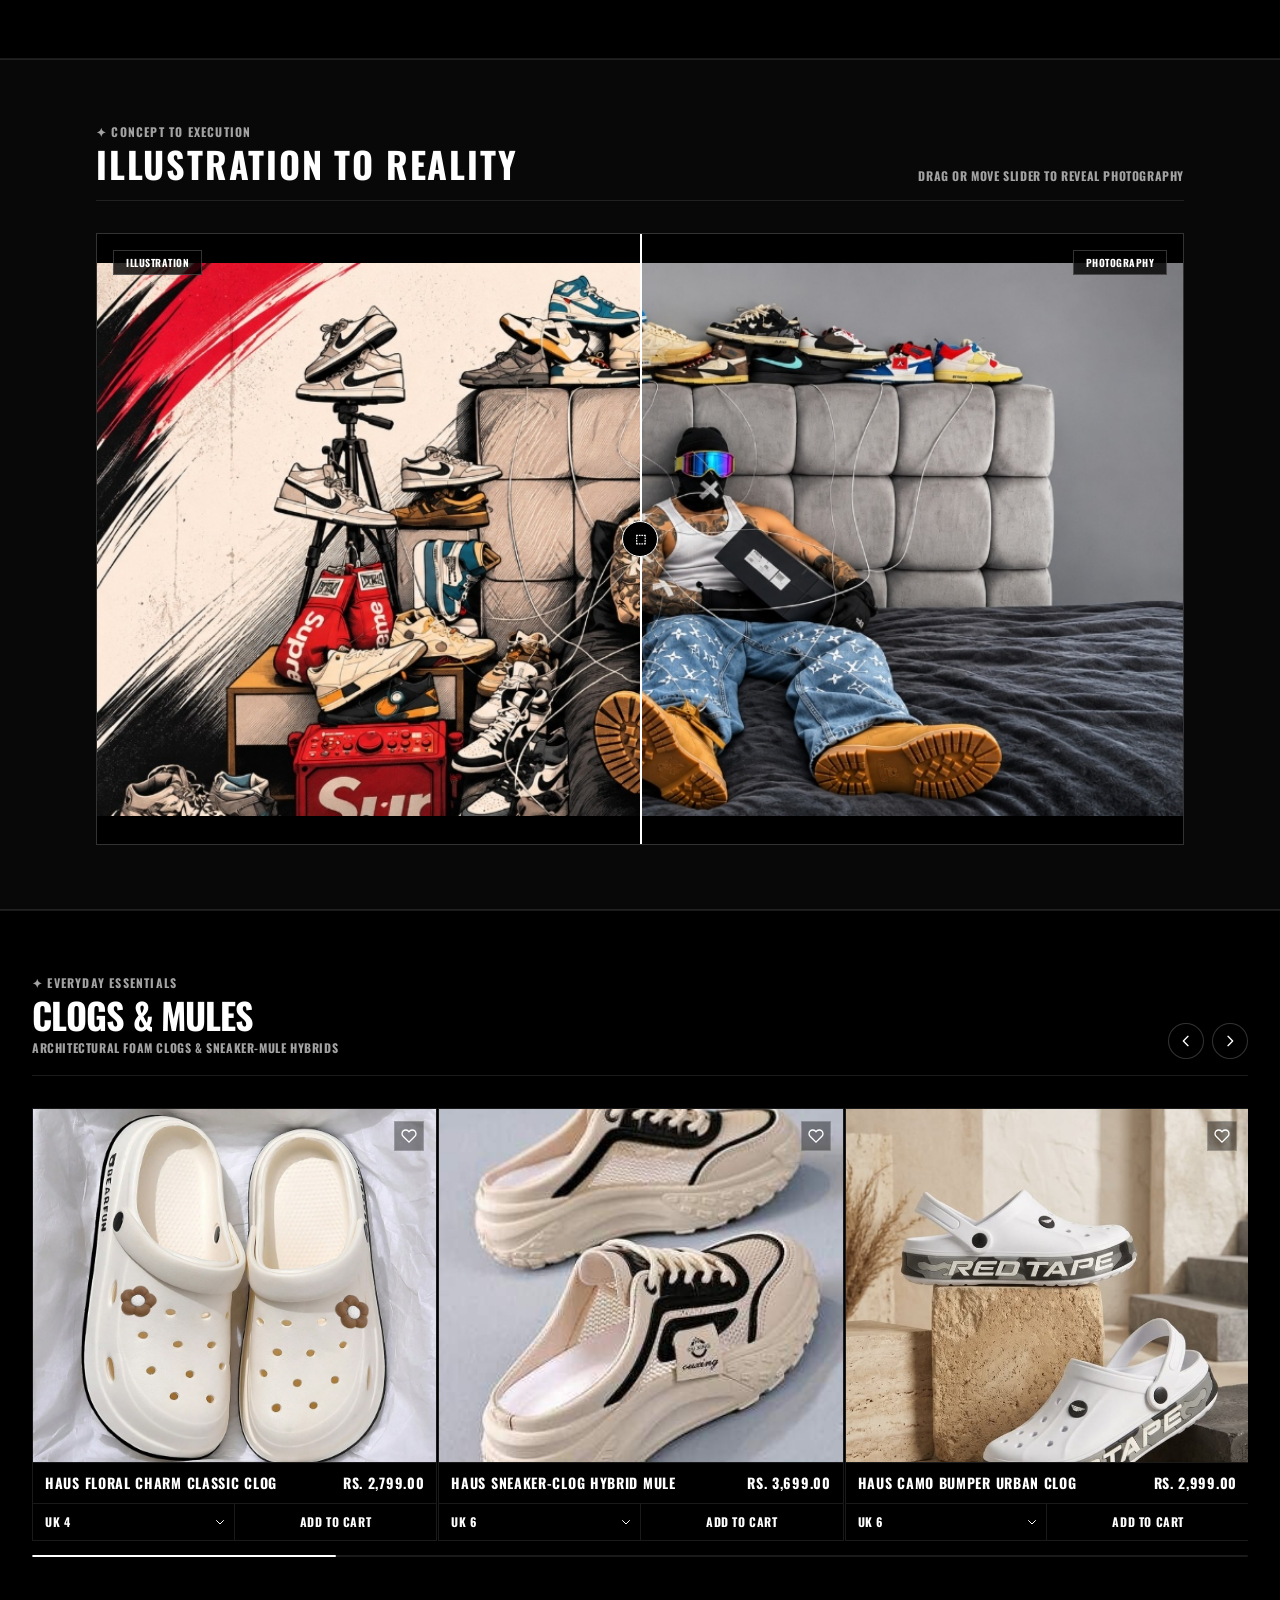
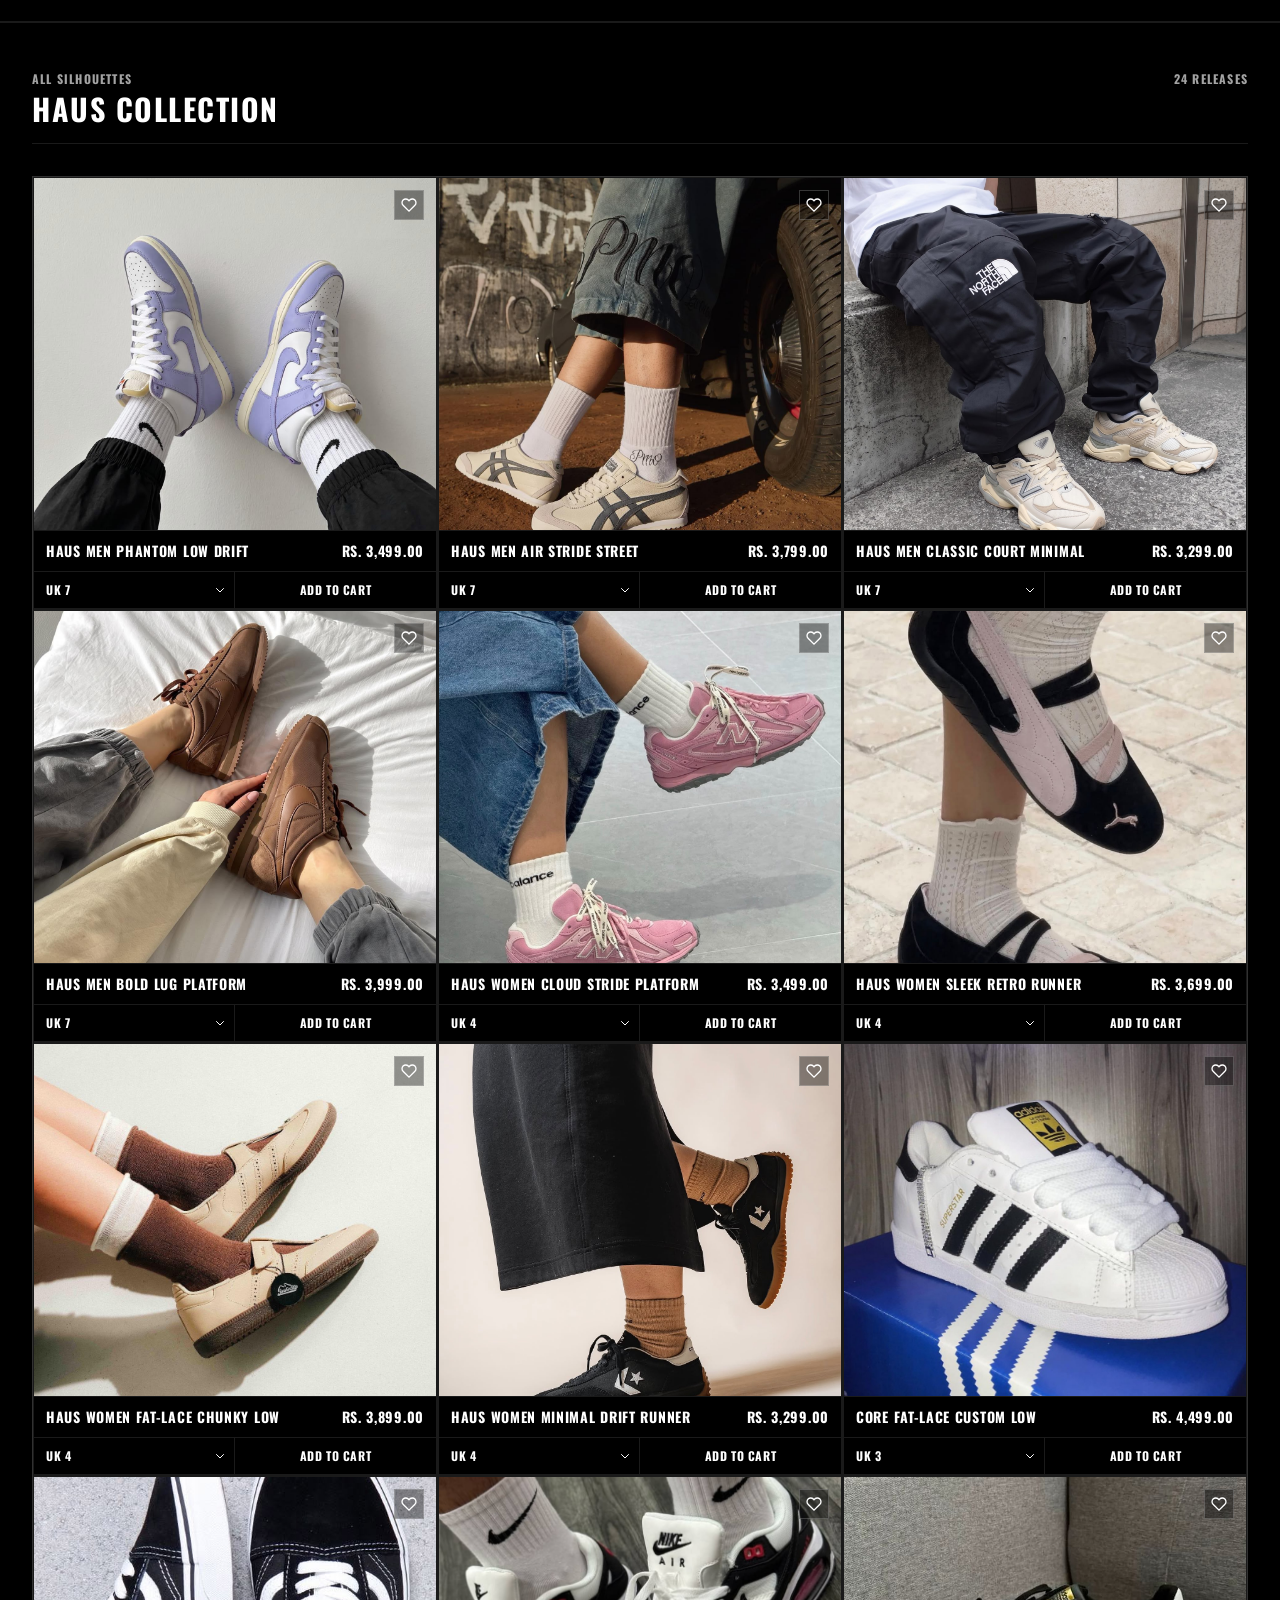
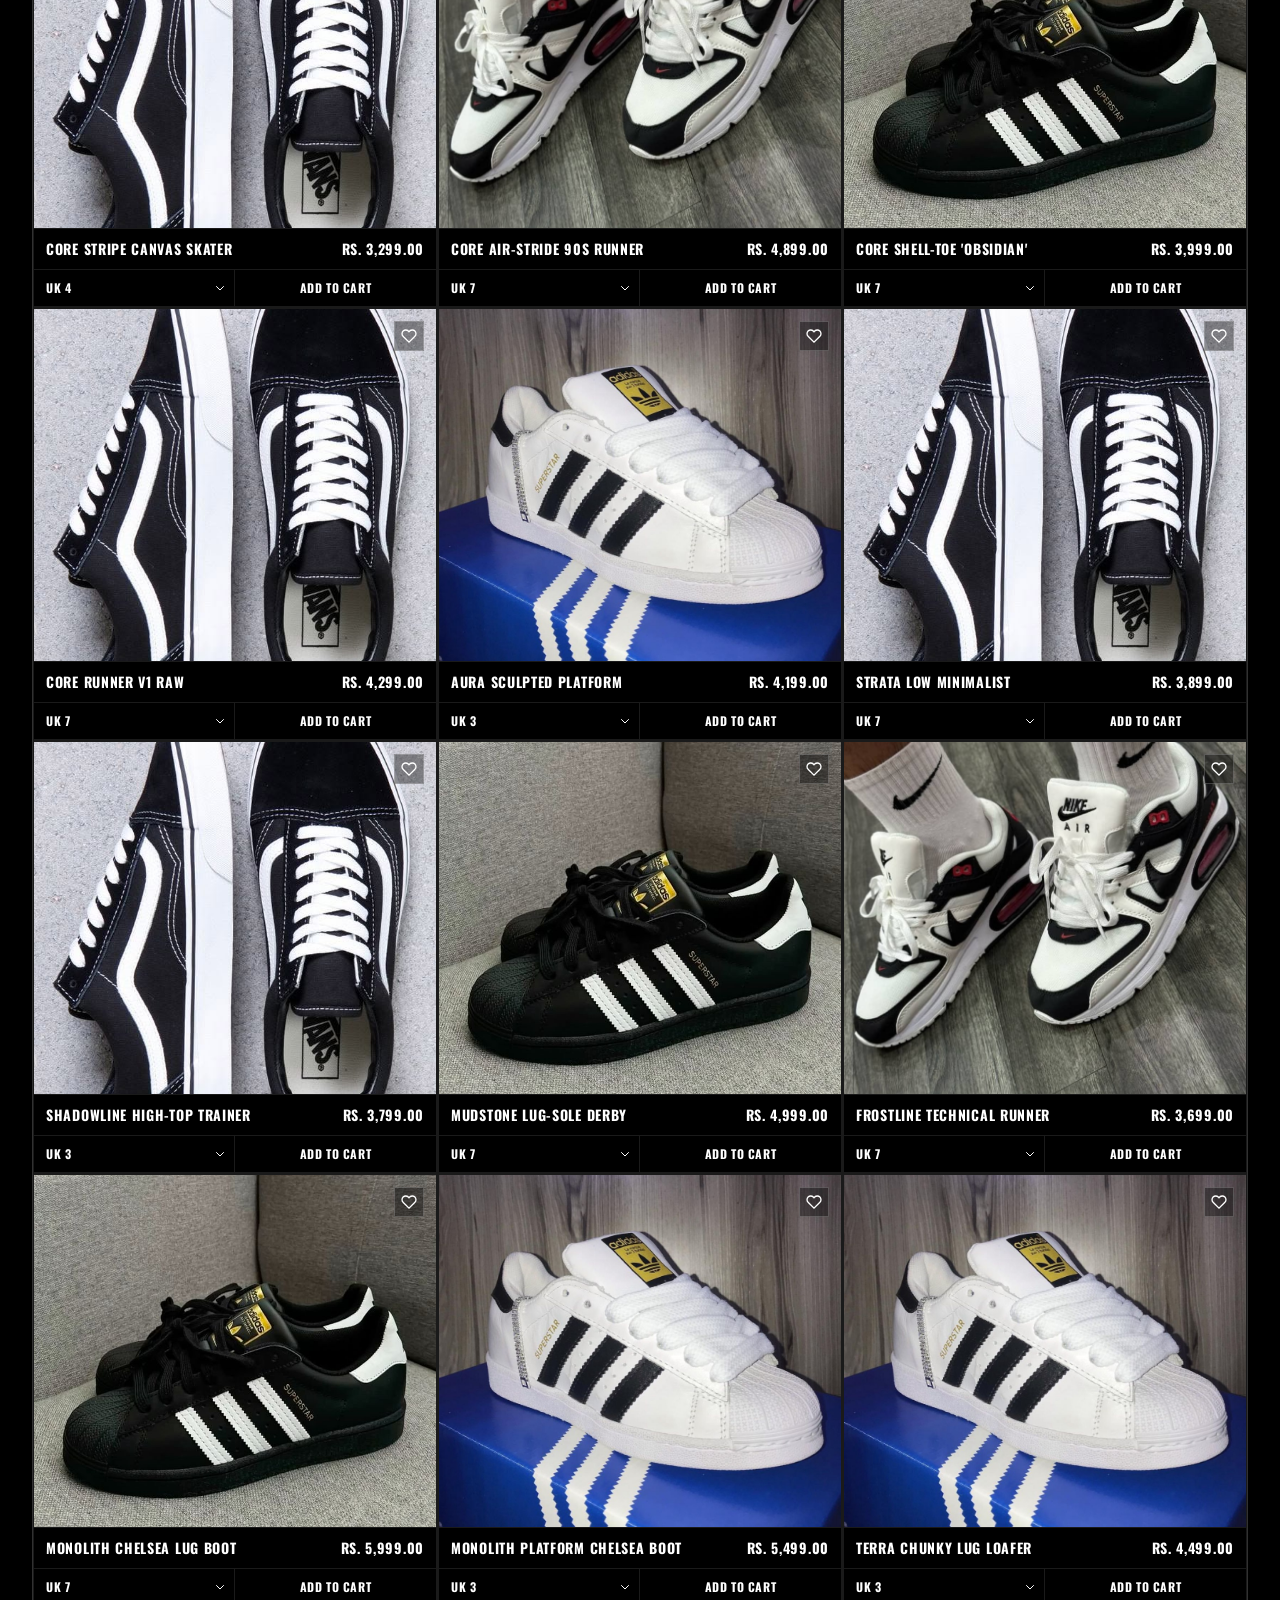
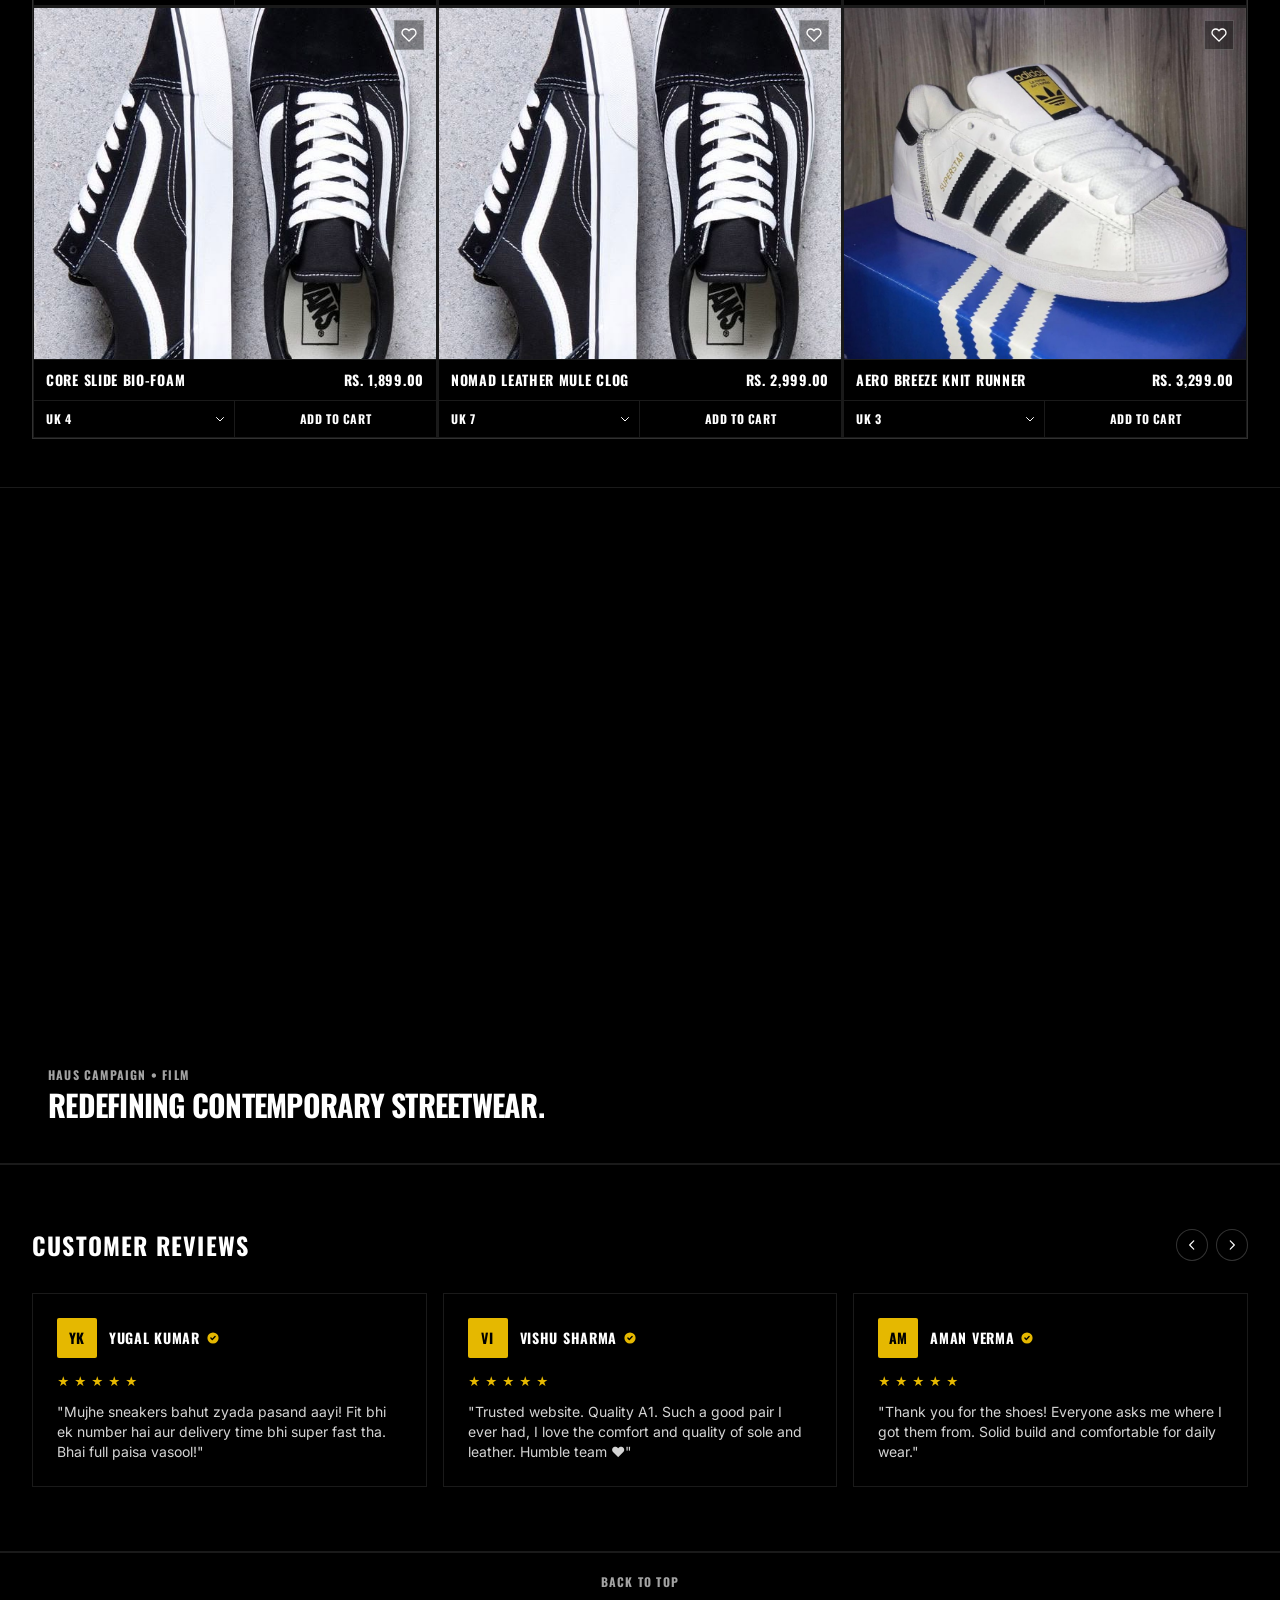
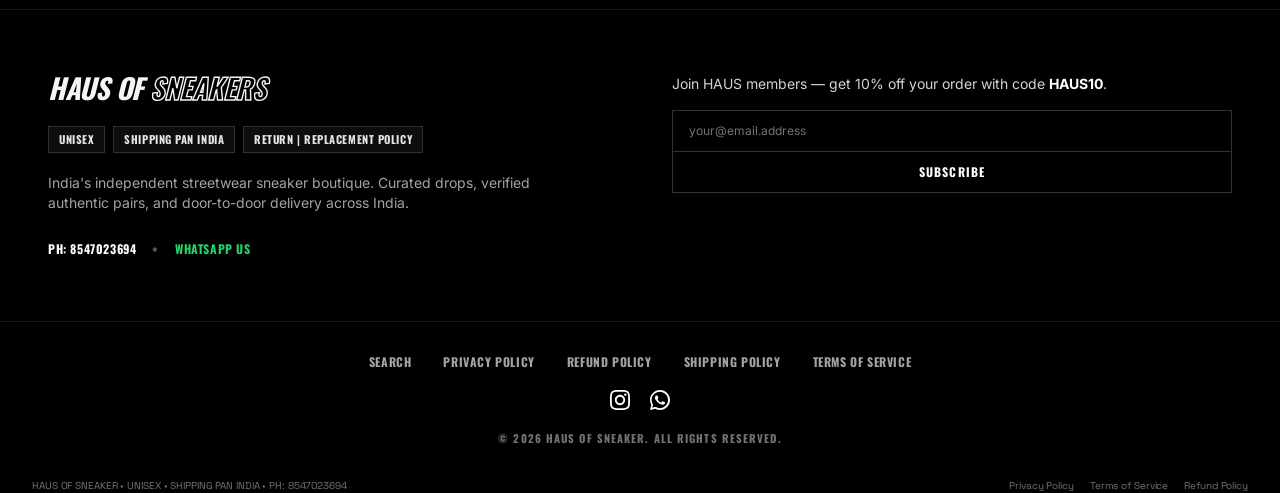
==== commit 0074ca75: "Merge remote-tracking branch 'origin/main' and include live sheet and ui updates" ====
--- a/index.html
+++ b/index.html
@@ -111,11 +111,7 @@
           <span>CONTACT</span>
           <span class="nav-indicator absolute bottom-0 left-0 w-0 h-[2px] bg-white transition-all duration-300"></span>
         </a>
-        <a href="#faq-section" class="nav-link relative py-2 hover:text-white transition-colors duration-200">
-          <span>TRACK ORDER</span>
-          <span class="nav-indicator absolute bottom-0 left-0 w-0 h-[2px] bg-white transition-all duration-300"></span>
-        </a>
-      </nav>
+        </nav>
 
       <!-- RIGHT: ACTIONS & MOBILE HAMBURGER -->
       <div class="flex items-center gap-2 sm:gap-4 text-white">
@@ -165,11 +161,7 @@
         <span>CONTACT</span>
         <svg class="w-4 h-4 text-neutral-500" fill="none" stroke="currentColor" viewBox="0 0 24 24"><path stroke-linecap="round" stroke-linejoin="round" stroke-width="2" d="M9 5l7 7-7 7"/></svg>
       </a>
-      <a href="#faq-section" onclick="closeMobileNav()" class="mobile-nav-item flex items-center justify-between py-3 hover:text-white transition-colors">
-        <span>TRACK ORDER</span>
-        <svg class="w-4 h-4 text-neutral-500" fill="none" stroke="currentColor" viewBox="0 0 24 24"><path stroke-linecap="round" stroke-linejoin="round" stroke-width="2" d="M9 5l7 7-7 7"/></svg>
-      </a>
-    </div>
+      </div>
   </header>
 
   <!-- HERO EDITORIAL BANNER (WITH SMOOTH CROSSFADE SLIDER) -->
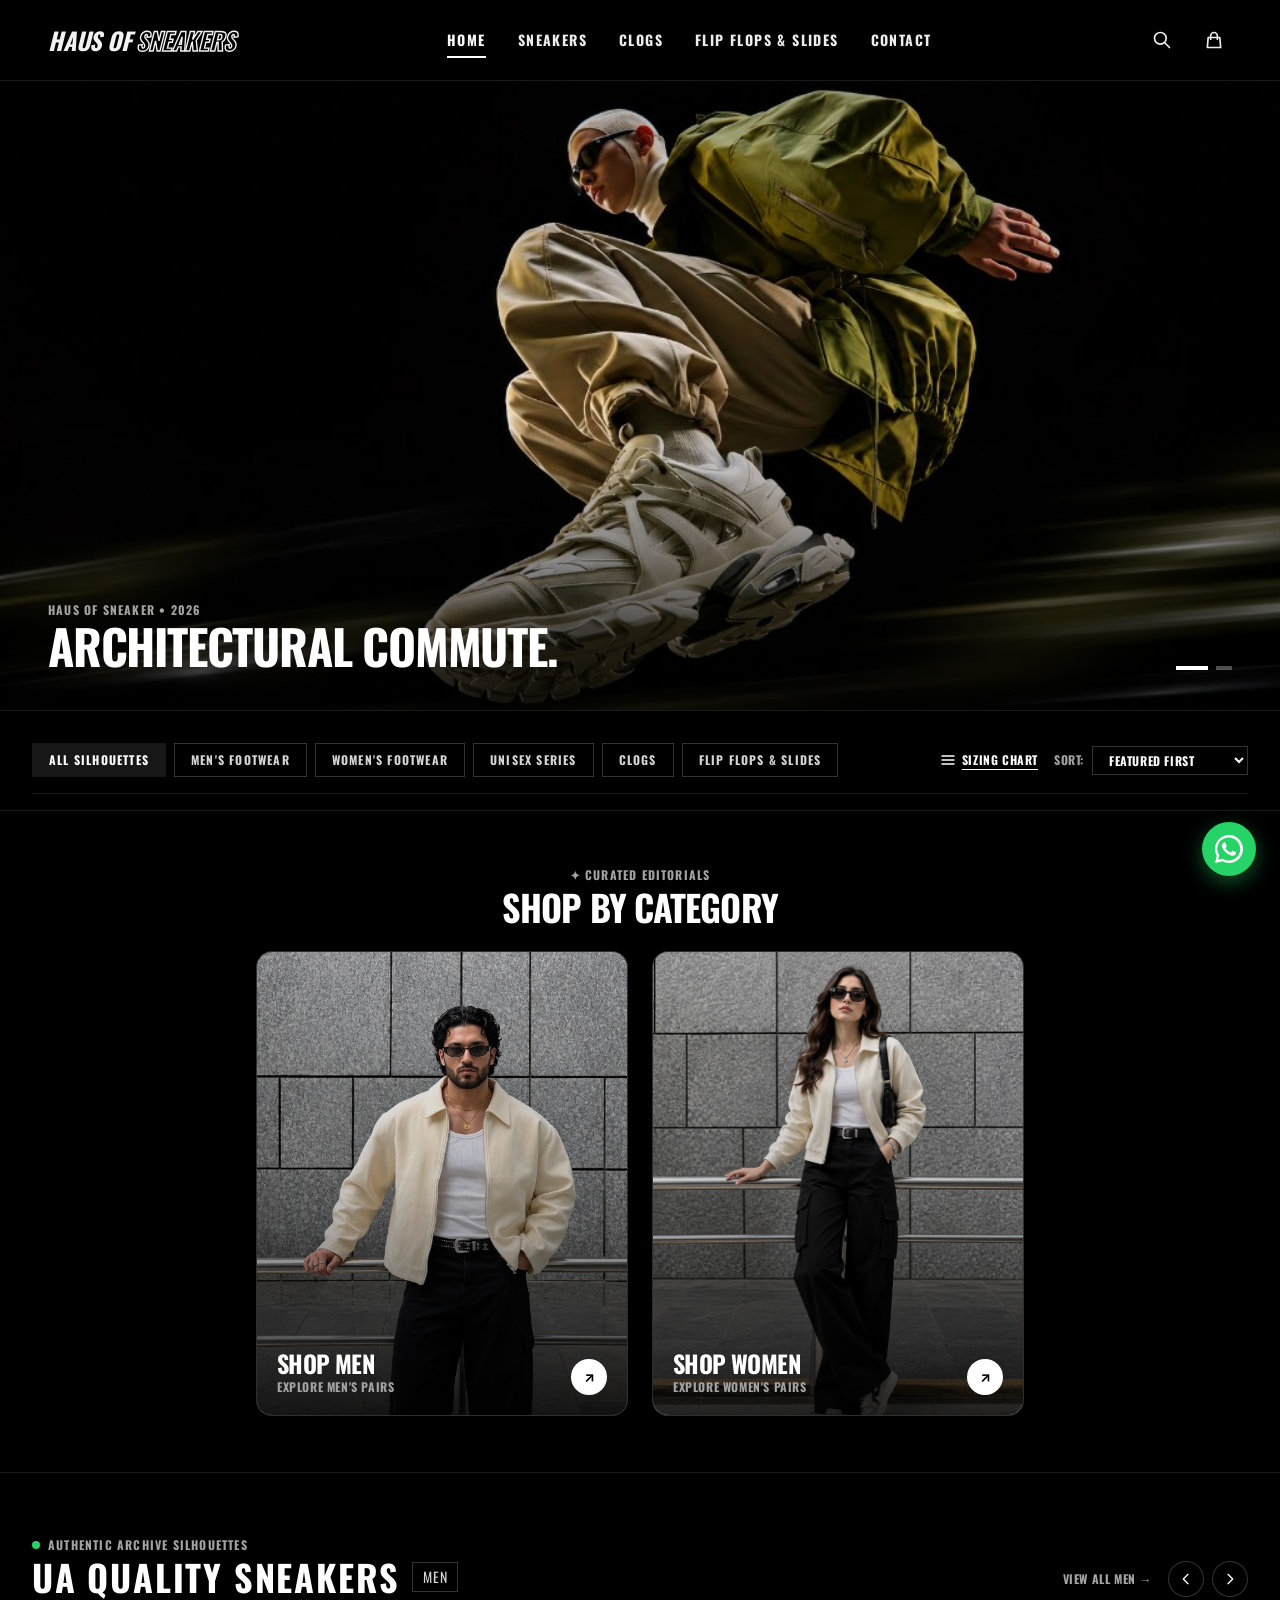
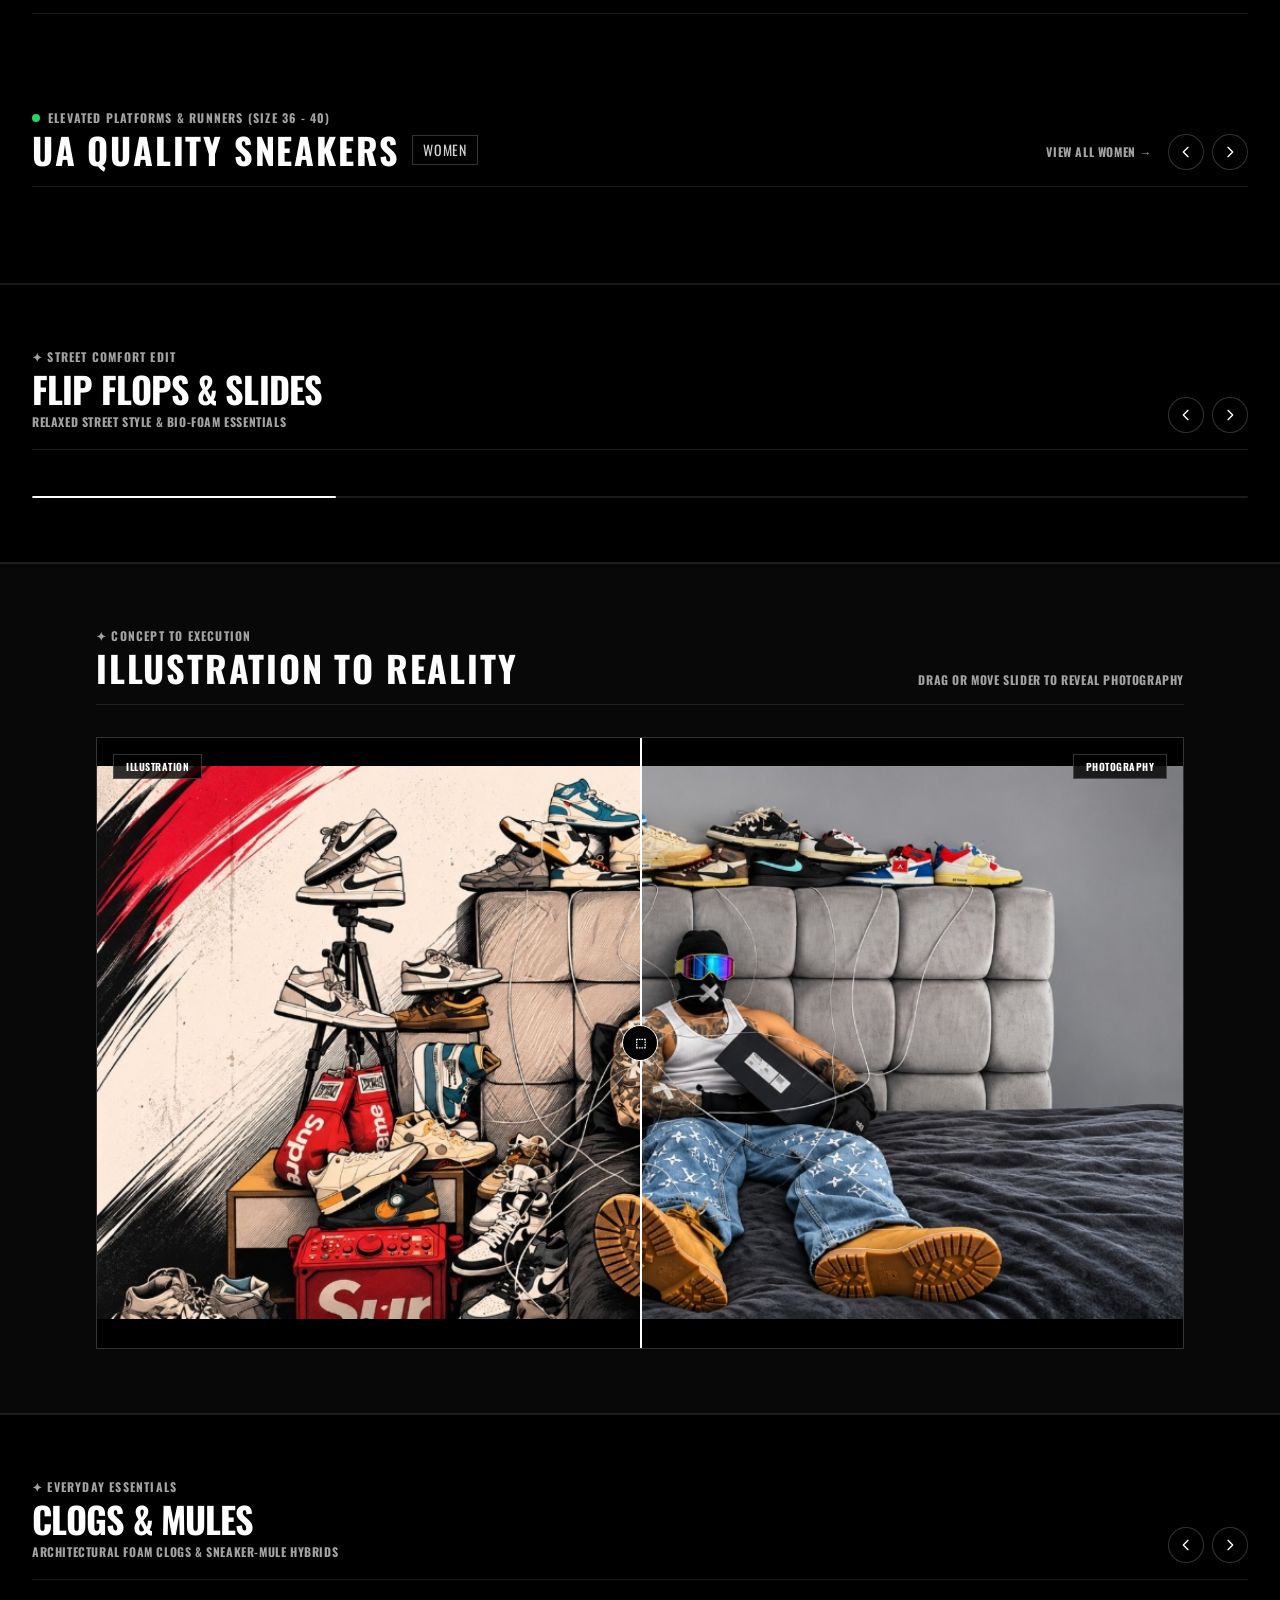
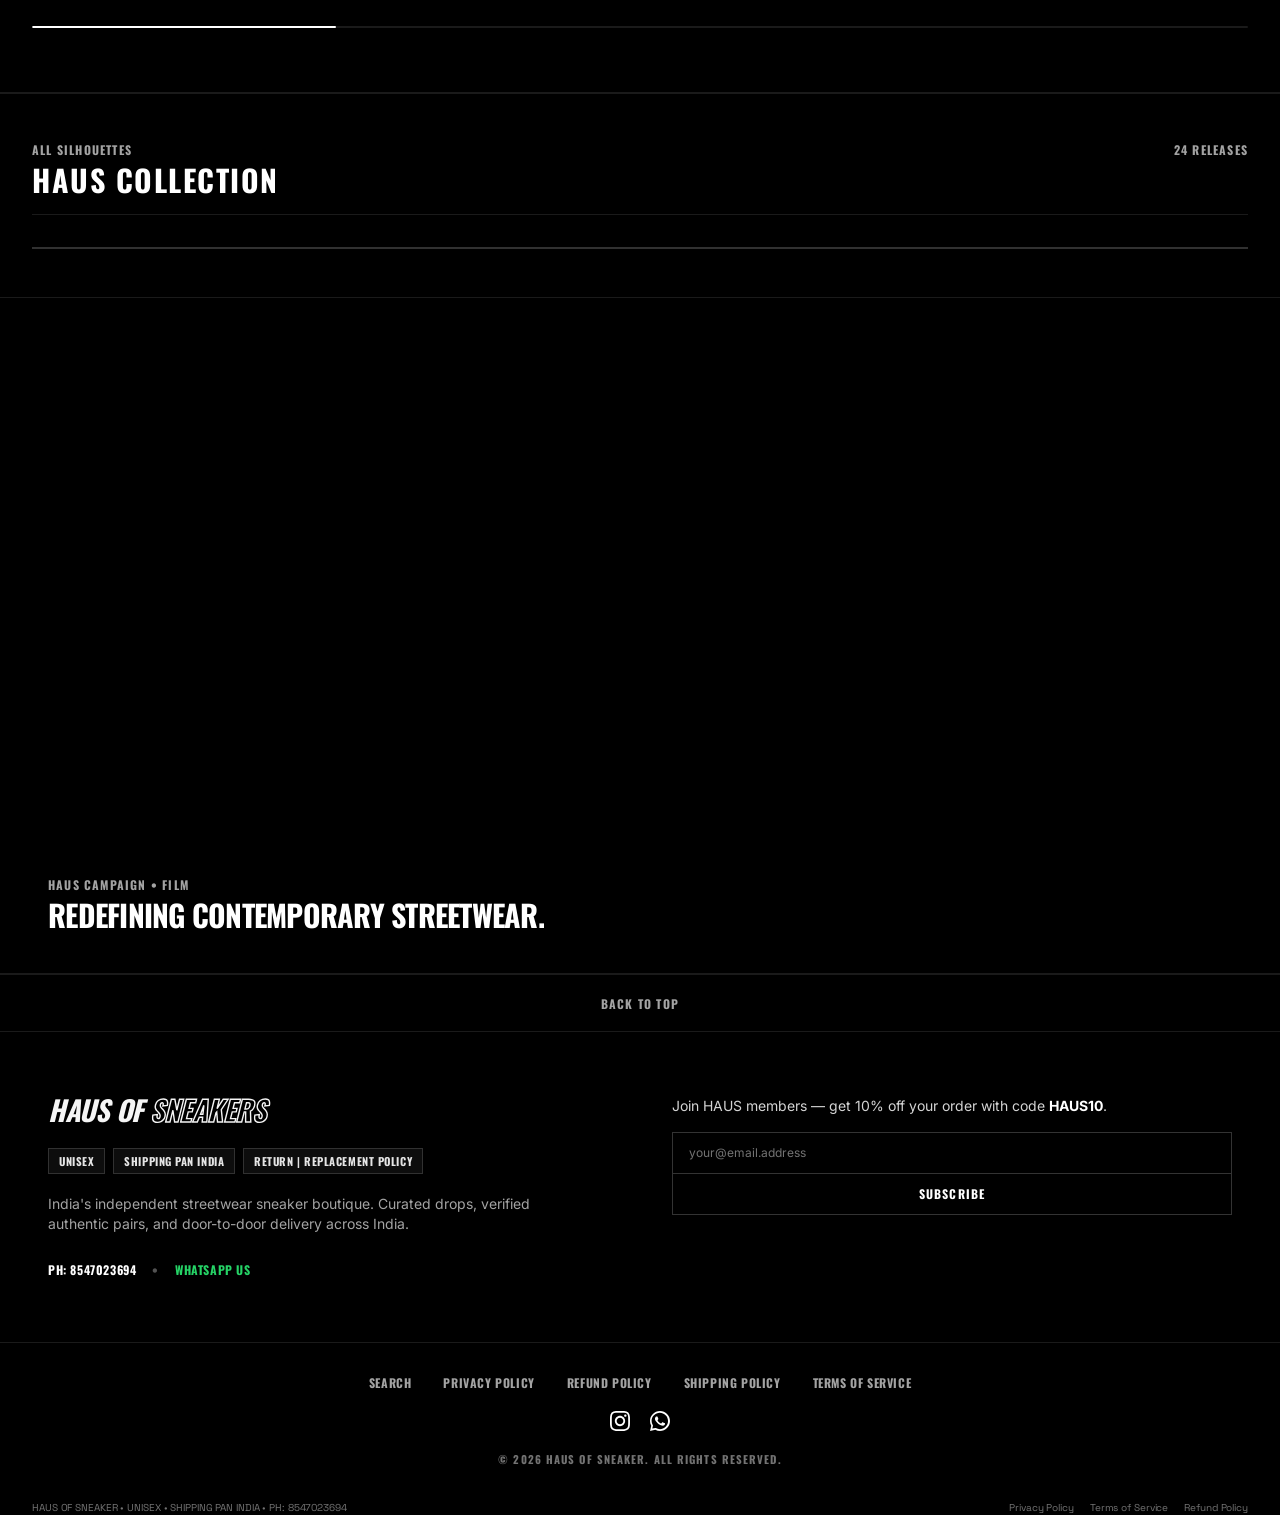
==== commit 1794546c: "Remove demo products, CSV fallback, and customer reviews section - only Google Sheet products now" ====
--- a/index.html
+++ b/index.html
@@ -1,34 +1,35 @@
 <!DOCTYPE html>
 <html lang="en">
 <head>
-  <meta name="referrer" content="no-referrer" />
   <meta charset="UTF-8" />
   <meta name="viewport" content="width=device-width, initial-scale=1.0" />
   <title>HAUS OF SNEAKER — Premium Sneaker Boutique</title>
   <meta name="description" content="HAUS OF SNEAKER — India's premier independent streetwear sneaker boutique. Unisex collection, shipping PAN India, verified authentic pairs with return & replacement guarantee." />
   
   <link rel="icon" type="image/jpeg" href="assets/haus-og-preview.jpg" />
+  <link rel="preconnect" href="https://lh3.googleusercontent.com" crossorigin />
+  <link rel="preconnect" href="https://docs.google.com" crossorigin />
 
   <!-- Open Graph & WhatsApp Sharing Meta Tags (Full Large Card Format) -->
   <meta property="og:type" content="website" />
   <meta property="og:site_name" content="HAUS OF SNEAKER" />
-  <meta property="og:url" content="https://sneakers-website-demo-1.vercel.app/" />
-  <meta property="og:title" content="HAUS OF SNEAKER — Unisex Footwear | Pan India Shipping" />
-  <meta property="og:description" content="Exclusive luxury streetwear & cult sneaker silhouettes. Easy return & replacement policy. Order directly on WhatsApp: +91 8547023694." />
-  <meta property="og:image" content="https://sneakers-website-demo-1.vercel.app/assets/share_card.jpg" />
-  <meta property="og:image:secure_url" content="https://sneakers-website-demo-1.vercel.app/assets/share_card.jpg" />
+  <meta property="og:url" content="https://www.hausofsneakers.in/" />
+  <meta property="og:title" content="HAUS OF SNEAKER — Premium Sneaker Boutique" />
+  <meta property="og:description" content="India's premier independent streetwear sneaker boutique. Verified authentic pairs with PAN India shipping & replacement guarantee." />
+  <meta property="og:image" content="https://www.hausofsneakers.in/assets/share_card.jpg" />
+  <meta property="og:image:secure_url" content="https://www.hausofsneakers.in/assets/share_card.jpg" />
   <meta property="og:image:type" content="image/jpeg" />
   <meta property="og:image:width" content="1200" />
   <meta property="og:image:height" content="630" />
   <meta property="og:image:alt" content="HAUS OF SNEAKER" />
-  <link rel="image_src" href="https://sneakers-website-demo-1.vercel.app/assets/share_card.jpg" />
+  <link rel="image_src" href="https://www.hausofsneakers.in/assets/share_card.jpg" />
 
   <!-- Twitter Meta Tags -->
   <meta name="twitter:card" content="summary_large_image" />
-  <meta name="twitter:url" content="https://sneakers-website-demo-1.vercel.app/" />
+  <meta name="twitter:url" content="https://www.hausofsneakers.in/" />
   <meta name="twitter:title" content="HAUS OF SNEAKER — Unisex Footwear | Pan India Shipping" />
   <meta name="twitter:description" content="Exclusive luxury streetwear & cult sneaker silhouettes. Easy return & replacement policy. Order directly on WhatsApp: +91 8547023694." />
-  <meta name="twitter:image" content="https://sneakers-website-demo-1.vercel.app/assets/share_card.jpg" />
+  <meta name="twitter:image" content="https://www.hausofsneakers.in/assets/share_card.jpg" />
 
   <!-- Tailwind CSS (Local Offline Support with CDN Fallback) -->
   <script src="js/tailwind.js"></script>
@@ -565,107 +566,6 @@
     </div>
   </section>
 
-  <!-- SECTION 4: CUSTOMER REVIEWS (EXACT REPLICATION OF KARB SCREENSHOT 3) -->
-  <section id="reviews-section" class="py-16 bg-black border-t border-b border-white/10">
-    <div class="max-w-7xl mx-auto px-4 sm:px-6 lg:px-8">
-      
-      <!-- Section Title & Controls -->
-      <div class="mb-8 flex items-center justify-between">
-        <h2 class="font-condensed text-xl sm:text-2xl font-bold uppercase tracking-wider text-white">CUSTOMER REVIEWS</h2>
-        <div class="flex items-center gap-2">
-          <button onclick="document.getElementById('reviews-track').scrollBy({left: -320, behavior: 'smooth'})" class="w-8 h-8 rounded-full border border-white/20 bg-black text-white hover:bg-white hover:text-black flex items-center justify-center transition-colors">
-            <svg class="w-3.5 h-3.5" fill="none" stroke="currentColor" viewBox="0 0 24 24"><path stroke-linecap="round" stroke-linejoin="round" stroke-width="2" d="M15 19l-7-7 7-7"/></svg>
-          </button>
-          <button onclick="document.getElementById('reviews-track').scrollBy({left: 320, behavior: 'smooth'})" class="w-8 h-8 rounded-full border border-white/20 bg-black text-white hover:bg-white hover:text-black flex items-center justify-center transition-colors">
-            <svg class="w-3.5 h-3.5" fill="none" stroke="currentColor" viewBox="0 0 24 24"><path stroke-linecap="round" stroke-linejoin="round" stroke-width="2" d="M9 5l7 7-7 7"/></svg>
-          </button>
-        </div>
-      </div>
-
-      <!-- 3-Column Reviews Cards Carousel (Matches Screenshot 3) -->
-      <div id="reviews-track" class="grid grid-cols-1 md:grid-cols-3 gap-4 overflow-x-auto no-scrollbar">
-        
-        <!-- Review 1 -->
-        <div class="p-6 bg-black border border-white/10 flex flex-col justify-between">
-          <div>
-            <div class="flex items-center gap-3 mb-4">
-              <div class="w-10 h-10 rounded-sm bg-[#E5B800] text-black font-condensed font-bold text-sm flex items-center justify-center">
-                YK
-              </div>
-              <div>
-                <div class="flex items-center gap-1.5 font-condensed font-bold text-sm uppercase text-white tracking-wider">
-                  <span>Yugal Kumar</span>
-                  <svg class="w-3.5 h-3.5 text-[#E5B800] fill-current" viewBox="0 0 20 20"><path fill-rule="evenodd" d="M10 18a8 8 0 100-16 8 8 0 000 16zm3.707-9.293a1 1 0 00-1.414-1.414L9 10.586 7.707 9.293a1 1 0 00-1.414 1.414l2 2a1 1 0 001.414 0l4-4z" clip-rule="evenodd"/></svg>
-                </div>
-              </div>
-            </div>
-
-            <!-- Star ratings -->
-            <div class="flex gap-1 text-[#E5B800] text-xs mb-3">
-              <span>★</span><span>★</span><span>★</span><span>★</span><span>★</span>
-            </div>
-
-            <p class="text-xs sm:text-sm text-neutral-300 leading-relaxed font-sans">
-              "Mujhe sneakers bahut zyada pasand aayi! Fit bhi ek number hai aur delivery time bhi super fast tha. Bhai full paisa vasool!"
-            </p>
-          </div>
-        </div>
-
-        <!-- Review 2 -->
-        <div class="p-6 bg-black border border-white/10 flex flex-col justify-between">
-          <div>
-            <div class="flex items-center gap-3 mb-4">
-              <div class="w-10 h-10 rounded-sm bg-[#E5B800] text-black font-condensed font-bold text-sm flex items-center justify-center">
-                VI
-              </div>
-              <div>
-                <div class="flex items-center gap-1.5 font-condensed font-bold text-sm uppercase text-white tracking-wider">
-                  <span>Vishu Sharma</span>
-                  <svg class="w-3.5 h-3.5 text-[#E5B800] fill-current" viewBox="0 0 20 20"><path fill-rule="evenodd" d="M10 18a8 8 0 100-16 8 8 0 000 16zm3.707-9.293a1 1 0 00-1.414-1.414L9 10.586 7.707 9.293a1 1 0 00-1.414 1.414l2 2a1 1 0 001.414 0l4-4z" clip-rule="evenodd"/></svg>
-                </div>
-              </div>
-            </div>
-
-            <div class="flex gap-1 text-[#E5B800] text-xs mb-3">
-              <span>★</span><span>★</span><span>★</span><span>★</span><span>★</span>
-            </div>
-
-            <p class="text-xs sm:text-sm text-neutral-300 leading-relaxed font-sans">
-              "Trusted website. Quality A1. Such a good pair I ever had, I love the comfort and quality of sole and leather. Humble team ❤️"
-            </p>
-          </div>
-        </div>
-
-        <!-- Review 3 -->
-        <div class="p-6 bg-black border border-white/10 flex flex-col justify-between">
-          <div>
-            <div class="flex items-center gap-3 mb-4">
-              <div class="w-10 h-10 rounded-sm bg-[#E5B800] text-black font-condensed font-bold text-sm flex items-center justify-center">
-                AM
-              </div>
-              <div>
-                <div class="flex items-center gap-1.5 font-condensed font-bold text-sm uppercase text-white tracking-wider">
-                  <span>Aman Verma</span>
-                  <svg class="w-3.5 h-3.5 text-[#E5B800] fill-current" viewBox="0 0 20 20"><path fill-rule="evenodd" d="M10 18a8 8 0 100-16 8 8 0 000 16zm3.707-9.293a1 1 0 00-1.414-1.414L9 10.586 7.707 9.293a1 1 0 00-1.414 1.414l2 2a1 1 0 001.414 0l4-4z" clip-rule="evenodd"/></svg>
-                </div>
-              </div>
-            </div>
-
-            <div class="flex gap-1 text-[#E5B800] text-xs mb-3">
-              <span>★</span><span>★</span><span>★</span><span>★</span><span>★</span>
-            </div>
-
-            <p class="text-xs sm:text-sm text-neutral-300 leading-relaxed font-sans">
-              "Thank you for the shoes! Everyone asks me where I got them from. Solid build and comfortable for daily wear."
-            </p>
-          </div>
-        </div>
-
-      </div>
-
-    </div>
-  </section>
-
   <!-- SECTION 5: BRAND STORY & NEWSLETTER FOOTER (EXACT REPLICATION OF KARB SCREENSHOT 4) -->
   <footer id="site-footer" class="bg-black text-white border-t border-white/10">
     
@@ -890,7 +790,7 @@
   <!-- QUICK VIEW MODAL (KARB SCREENSHOT 5 LOOKALIKE) -->
   <div id="quick-view-modal" class="hidden fixed inset-0 z-50 overflow-y-auto bg-black/90 backdrop-blur-md flex items-center justify-center p-0 sm:p-4">
     <div class="relative w-full max-w-5xl bg-black border border-white/20 sm:my-8 min-h-screen sm:min-h-0 max-h-screen sm:max-h-[95vh] overflow-y-auto">
-      <button onclick="closeQuickView()" class="absolute top-4 right-4 z-30 w-10 h-10 border border-white/20 bg-black text-white hover:bg-white hover:text-black flex items-center justify-center font-bold text-sm transition-colors">
+      <button onclick="closeQuickView()" class="fixed sm:absolute top-4 right-4 z-50 w-10 h-10 border border-white/40 bg-black/90 backdrop-blur-md text-white hover:bg-white hover:text-black flex items-center justify-center font-bold text-base shadow-lg transition-colors" aria-label="Close Quick View">
         ✕
       </button>
       <div id="quick-view-content">
